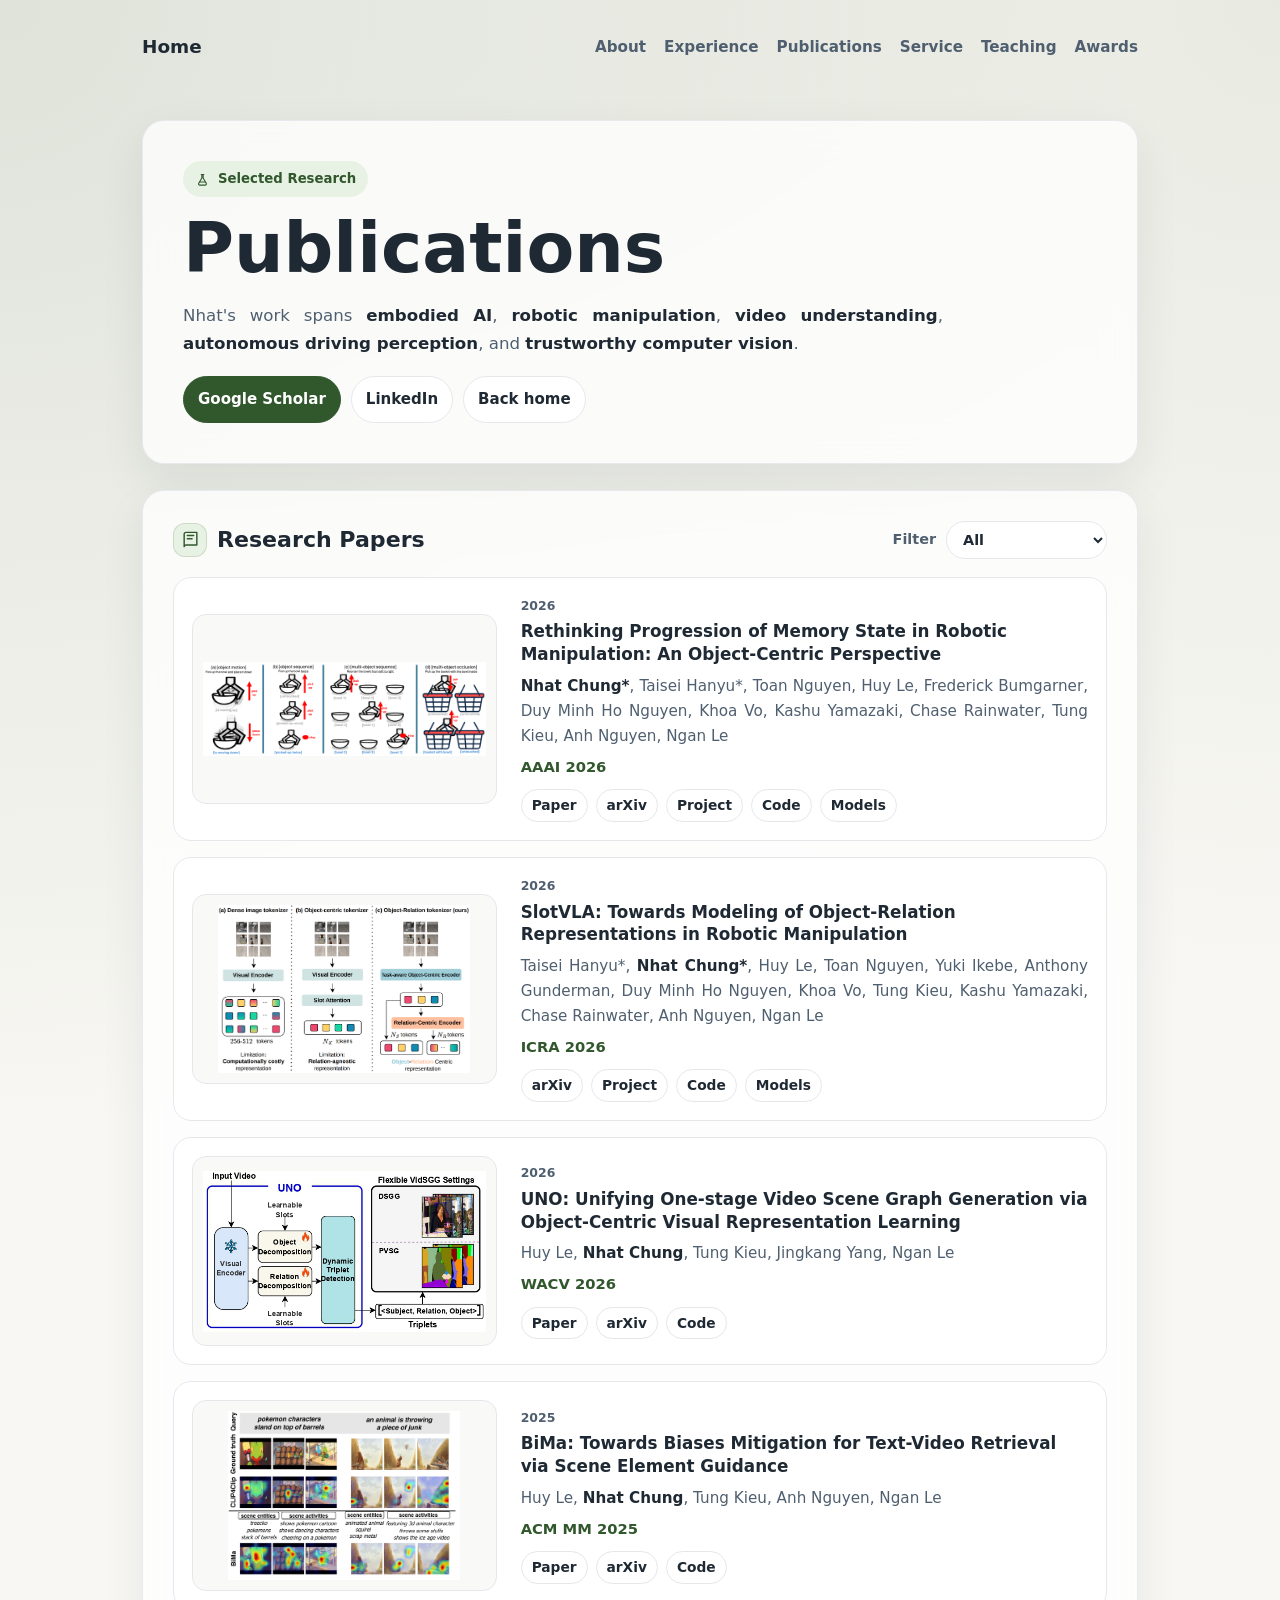
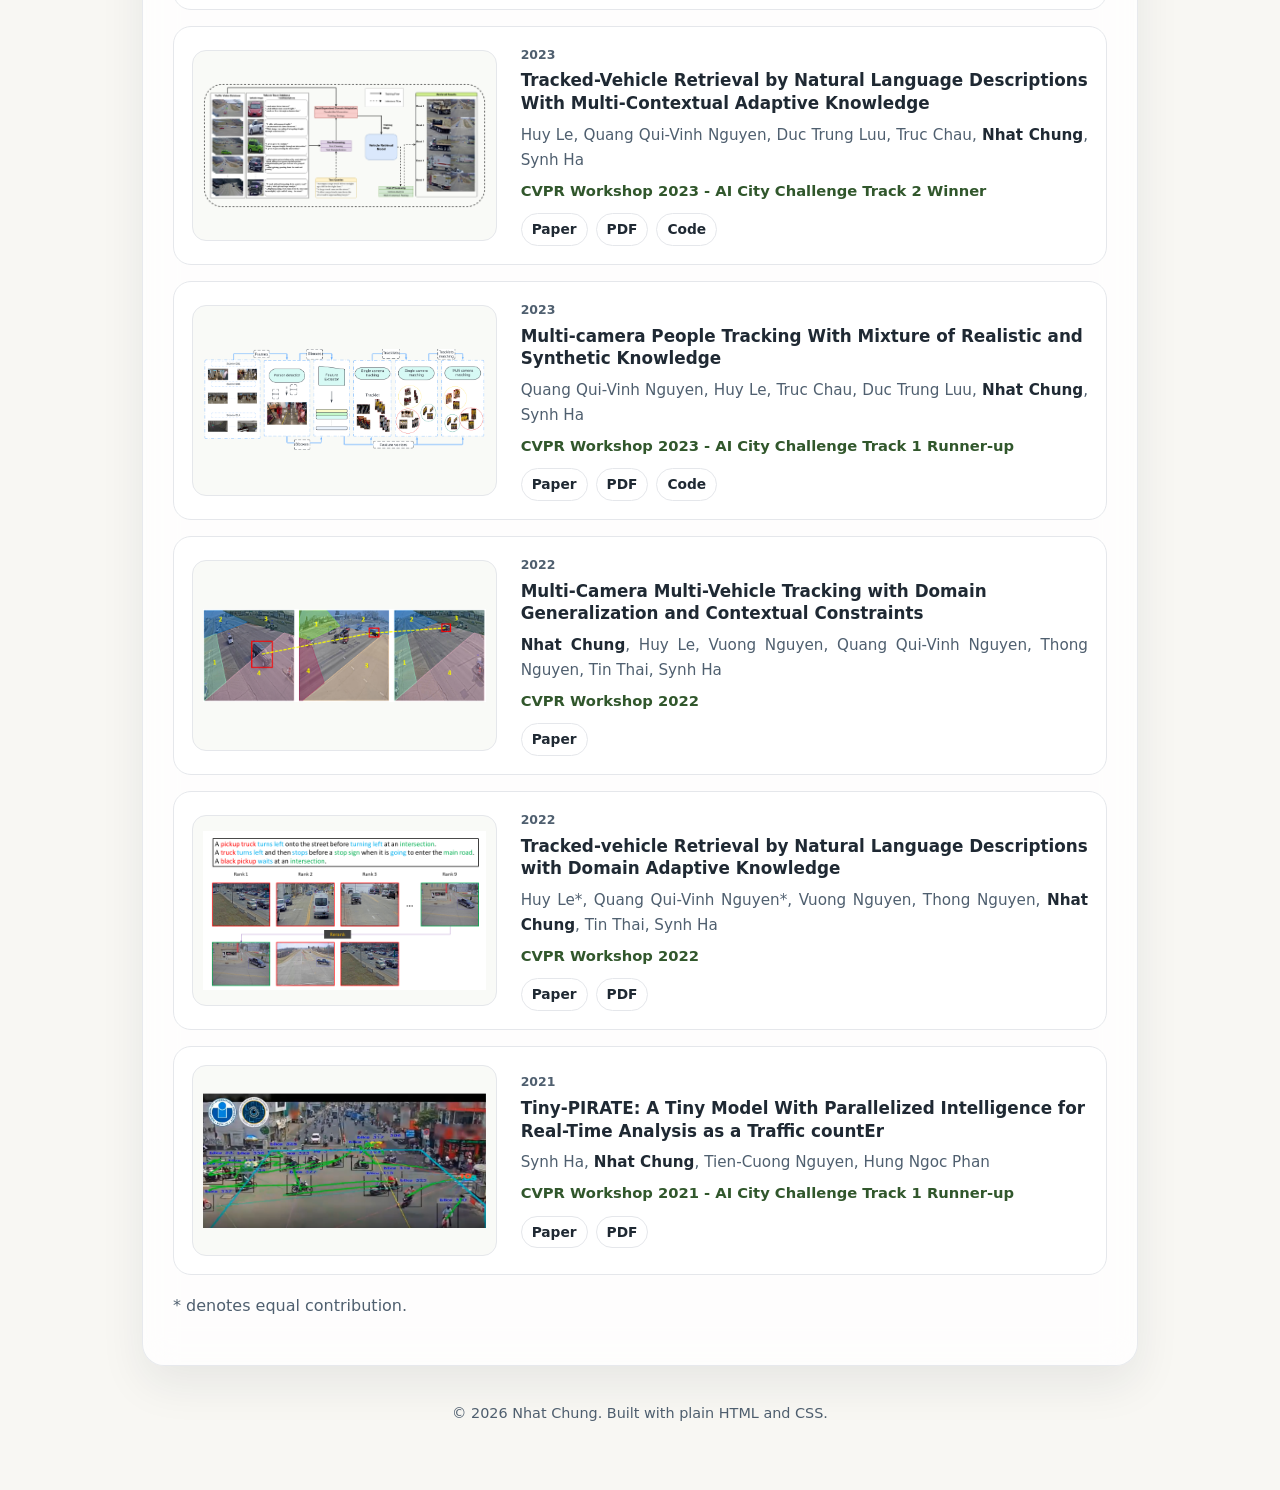
==== publication.html @ db747ec4 "Update webpage" ====
<!DOCTYPE html>
<html lang="en">
<head>
  <meta charset="UTF-8" />
  <meta name="viewport" content="width=device-width, initial-scale=1.0" />

  <title>Publications | Nhat Chung</title>
  <meta
    name="description"
    content="Selected publications by Nhat Chung on embodied AI, robotic manipulation, video understanding, autonomous driving perception, and trustworthy computer vision."
  />
  <meta name="author" content="Nhat Chung" />
  <meta property="og:title" content="Publications | Nhat Chung" />
  <meta
    property="og:description"
    content="Research papers by Nhat Chung on embodied AI, robotic manipulation, video understanding, and trustworthy computer vision."
  />
  <meta property="og:type" content="website" />
  <meta property="og:image" content="images/profile_photo.jpeg" />
  <link rel="icon" type="image/svg+xml" href="images/icons/sparkle.svg" />
  <link rel="shortcut icon" href="images/icons/cloudy.ico" />
  <link rel="stylesheet" href="stylesheet.css" />
</head>

<body>
  <svg class="icon-sprite" aria-hidden="true" focusable="false">
    <symbol id="icon-book" viewBox="0 0 24 24">
      <path d="M4 5.5A2.5 2.5 0 0 1 6.5 3H20v16H6.5A2.5 2.5 0 0 0 4 21V5.5Z" />
      <path d="M8 7h8" />
      <path d="M8 11h6" />
    </symbol>
    <symbol id="icon-research" viewBox="0 0 24 24">
      <path d="M10 4h4" />
      <path d="M11 4v5.5L6 18a2 2 0 0 0 1.7 3h8.6A2 2 0 0 0 18 18l-5-8.5V4" />
      <path d="M8 16h8" />
    </symbol>
  </svg>

  <div class="page">
    <header>
      <a class="brand" href="index.html">Home</a>
      <nav aria-label="Main navigation">
        <a href="index.html#about">About</a>
        <a href="index.html#experience">Experience</a>
        <a href="publication.html" aria-current="page">Publications</a>
        <a href="index.html#service">Service</a>
        <a href="index.html#teaching">Teaching</a>
        <a href="index.html#awards">Awards</a>
      </nav>
    </header>

    <main>
      <section class="page-hero">
        <div class="eyebrow">
          <svg class="eyebrow-icon" aria-hidden="true"><use href="#icon-research"></use></svg>
          Selected Research
        </div>
        <h1>Publications</h1>
        <p class="subtitle">
          Nhat's work spans <strong>embodied AI</strong>, <strong>robotic manipulation</strong>,
          <strong>video understanding</strong>, <strong>autonomous driving perception</strong>,
          and <strong>trustworthy computer vision</strong>.
        </p>
        <div class="links section-links">
          <a class="button primary" href="https://scholar.google.com/citations?user=LZb_-BwAAAAJ">Google Scholar</a>
          <a class="button" href="https://www.linkedin.com/in/nhat-chung-579408178/">LinkedIn</a>
          <a class="button" href="index.html">Back home</a>
        </div>
      </section>

      <section>
        <div class="section-heading-row">
          <h2 class="section-title">
            <span class="section-icon">
              <svg aria-hidden="true"><use href="#icon-book"></use></svg>
            </span>
            Research Papers
          </h2>
          <label class="filter-control">
            <span>Filter</span>
            <select id="paper-filter" aria-label="Filter publications by type">
              <option value="all">All</option>
              <option value="conference">Conference</option>
              <option value="workshop">Workshop</option>
              <option value="preprint">Preprint</option>
            </select>
          </label>
        </div>

        <ol class="paper-list rich-paper-list">
          <li class="paper-card" data-type="conference preprint">
            <img src="images/publications/liberomem_2025.png" alt="" class="paper-thumb" loading="lazy" />
            <div>
              <div class="paper-year">2026</div>
              <h3 class="paper-title">Rethinking Progression of Memory State in Robotic Manipulation: An Object-Centric Perspective</h3>
              <p class="paper-authors"><strong>Nhat Chung*</strong>, Taisei Hanyu*, Toan Nguyen, Huy Le, Frederick Bumgarner, Duy Minh Ho Nguyen, Khoa Vo, Kashu Yamazaki, Chase Rainwater, Tung Kieu, Anh Nguyen, Ngan Le</p>
              <p class="paper-meta"><strong>AAAI 2026</strong></p>
              <div class="paper-links">
                <a href="https://ojs.aaai.org/index.php/AAAI/article/view/37337">Paper</a>
                <a href="https://arxiv.org/abs/2511.11478">arXiv</a>
                <a href="https://libero-mem.github.io/">Project</a>
                <a href="https://github.com/libero-mem/libero-mem">Code</a>
                <a href="https://huggingface.co/libero-mem">Models</a>
              </div>
            </div>
          </li>

          <li class="paper-card" data-type="conference preprint">
            <img src="images/publications/slotvla_2025.png" alt="" class="paper-thumb" loading="lazy" />
            <div>
              <div class="paper-year">2026</div>
              <h3 class="paper-title">SlotVLA: Towards Modeling of Object-Relation Representations in Robotic Manipulation</h3>
              <p class="paper-authors">Taisei Hanyu*, <strong>Nhat Chung*</strong>, Huy Le, Toan Nguyen, Yuki Ikebe, Anthony Gunderman, Duy Minh Ho Nguyen, Khoa Vo, Tung Kieu, Kashu Yamazaki, Chase Rainwater, Anh Nguyen, Ngan Le</p>
              <p class="paper-meta"><strong>ICRA 2026</strong></p>
              <div class="paper-links">
                <a href="https://arxiv.org/abs/2511.06754">arXiv</a>
                <a href="https://slot-vla.github.io/">Project</a>
                <a href="https://github.com/slot-vla/slot-vla">Code</a>
                <a href="https://huggingface.co/libero-plus">Models</a>
              </div>
            </div>
          </li>

          <li class="paper-card" data-type="conference preprint">
            <img src="images/publications/uno_2025.png" alt="" class="paper-thumb" loading="lazy" />
            <div>
              <div class="paper-year">2026</div>
              <h3 class="paper-title">UNO: Unifying One-stage Video Scene Graph Generation via Object-Centric Visual Representation Learning</h3>
              <p class="paper-authors">Huy Le, <strong>Nhat Chung</strong>, Tung Kieu, Jingkang Yang, Ngan Le</p>
              <p class="paper-meta"><strong>WACV 2026</strong></p>
              <div class="paper-links">
                <a href="https://openaccess.thecvf.com/content/WACV2026/html/Le_UNO_Unifying_One-stage_Video_Scene_Graph_Generation_via_Object-Centric_Visual_WACV_2026_paper.html">Paper</a>
                <a href="https://arxiv.org/abs/2509.06165">arXiv</a>
                <a href="https://github.com/Fsoft-AIC/UNO">Code</a>
              </div>
            </div>
          </li>

          <li class="paper-card" data-type="conference preprint">
            <img src="images/publications/bima_2024.png" alt="" class="paper-thumb" loading="lazy" />
            <div>
              <div class="paper-year">2025</div>
              <h3 class="paper-title">BiMa: Towards Biases Mitigation for Text-Video Retrieval via Scene Element Guidance</h3>
              <p class="paper-authors">Huy Le, <strong>Nhat Chung</strong>, Tung Kieu, Anh Nguyen, Ngan Le</p>
              <p class="paper-meta"><strong>ACM MM 2025</strong></p>
              <div class="paper-links">
                <a href="https://dl.acm.org/doi/10.1145/3746027.3754833">Paper</a>
                <a href="https://arxiv.org/abs/2506.03589">arXiv</a>
                <a href="https://github.com/Fsoft-AIC/BiMa">Code</a>
              </div>
            </div>
          </li>

          <li class="paper-card" data-type="workshop">
            <img src="images/publications/aictrack2_2023.png" alt="" class="paper-thumb" loading="lazy" />
            <div>
              <div class="paper-year">2023</div>
              <h3 class="paper-title">Tracked-Vehicle Retrieval by Natural Language Descriptions With Multi-Contextual Adaptive Knowledge</h3>
              <p class="paper-authors">Huy Le, Quang Qui-Vinh Nguyen, Duc Trung Luu, Truc Chau, <strong>Nhat Chung</strong>, Synh Ha</p>
              <p class="paper-meta"><strong>CVPR Workshop 2023</strong> - AI City Challenge Track 2 Winner</p>
              <div class="paper-links">
                <a href="https://openaccess.thecvf.com/content/CVPR2023W/AICity/html/Le_Tracked-Vehicle_Retrieval_by_Natural_Language_Descriptions_With_Multi-Contextual_Adaptive_Knowledge_CVPRW_2023_paper.html">Paper</a>
                <a href="https://openaccess.thecvf.com/content/CVPR2023W/AICity/papers/Le_Tracked-Vehicle_Retrieval_by_Natural_Language_Descriptions_With_Multi-Contextual_Adaptive_Knowledge_CVPRW_2023_paper.pdf">PDF</a>
                <a href="https://github.com/zef1611/AIC23_NLRetrieval_HCMIU_CVIP">Code</a>
              </div>
            </div>
          </li>

          <li class="paper-card" data-type="workshop">
            <img src="images/publications/aictrack1_2023.png" alt="" class="paper-thumb" loading="lazy" />
            <div>
              <div class="paper-year">2023</div>
              <h3 class="paper-title">Multi-camera People Tracking With Mixture of Realistic and Synthetic Knowledge</h3>
              <p class="paper-authors">Quang Qui-Vinh Nguyen, Huy Le, Truc Chau, Duc Trung Luu, <strong>Nhat Chung</strong>, Synh Ha</p>
              <p class="paper-meta"><strong>CVPR Workshop 2023</strong> - AI City Challenge Track 1 Runner-up</p>
              <div class="paper-links">
                <a href="https://openaccess.thecvf.com/content/CVPR2023W/AICity/html/Nguyen_Multi-Camera_People_Tracking_With_Mixture_of_Realistic_and_Synthetic_Knowledge_CVPRW_2023_paper.html">Paper</a>
                <a href="https://openaccess.thecvf.com/content/CVPR2023W/AICity/papers/Nguyen_Multi-Camera_People_Tracking_With_Mixture_of_Realistic_and_Synthetic_Knowledge_CVPRW_2023_paper.pdf">PDF</a>
                <a href="https://github.com/nguyenquivinhquang/Multi-camera-People-Tracking-With-Mixture-of-Realistic-and-Synthetic-Knowledge">Code</a>
              </div>
            </div>
          </li>

          <li class="paper-card" data-type="workshop">
            <img src="images/publications/aictrack1_2022.png" alt="" class="paper-thumb" loading="lazy" />
            <div>
              <div class="paper-year">2022</div>
              <h3 class="paper-title">Multi-Camera Multi-Vehicle Tracking with Domain Generalization and Contextual Constraints</h3>
              <p class="paper-authors"><strong>Nhat Chung</strong>, Huy Le, Vuong Nguyen, Quang Qui-Vinh Nguyen, Thong Nguyen, Tin Thai, Synh Ha</p>
              <p class="paper-meta"><strong>CVPR Workshop 2022</strong></p>
              <div class="paper-links">
                <a href="https://openaccess.thecvf.com/content/CVPR2022W/AICity/html/Chung_Multi-Camera_Multi-Vehicle_Tracking_With_Domain_Generalization_and_Contextual_Constraints_CVPRW_2022_paper.html">Paper</a>
              </div>
            </div>
          </li>

          <li class="paper-card" data-type="workshop">
            <img src="images/publications/aictrack2_2022.png" alt="" class="paper-thumb" loading="lazy" />
            <div>
              <div class="paper-year">2022</div>
              <h3 class="paper-title">Tracked-vehicle Retrieval by Natural Language Descriptions with Domain Adaptive Knowledge</h3>
              <p class="paper-authors">Huy Le*, Quang Qui-Vinh Nguyen*, Vuong Nguyen, Thong Nguyen, <strong>Nhat Chung</strong>, Tin Thai, Synh Ha</p>
              <p class="paper-meta"><strong>CVPR Workshop 2022</strong></p>
              <div class="paper-links">
                <a href="https://openaccess.thecvf.com/content/CVPR2022W/AICity/html/Le_Tracked-Vehicle_Retrieval_by_Natural_Language_Descriptions_With_Domain_Adaptive_Knowledge_CVPRW_2022_paper.html">Paper</a>
                <a href="https://openaccess.thecvf.com/content/CVPR2022W/AICity/papers/Le_Tracked-Vehicle_Retrieval_by_Natural_Language_Descriptions_With_Domain_Adaptive_Knowledge_CVPRW_2022_paper.pdf">PDF</a>
              </div>
            </div>
          </li>

          <li class="paper-card" data-type="workshop">
            <img src="images/publications/aictrack1_2021.png" alt="" class="paper-thumb" loading="lazy" />
            <div>
              <div class="paper-year">2021</div>
              <h3 class="paper-title">Tiny-PIRATE: A Tiny Model With Parallelized Intelligence for Real-Time Analysis as a Traffic countEr</h3>
              <p class="paper-authors">Synh Ha, <strong>Nhat Chung</strong>, Tien-Cuong Nguyen, Hung Ngoc Phan</p>
              <p class="paper-meta"><strong>CVPR Workshop 2021</strong> - AI City Challenge Track 1 Runner-up</p>
              <div class="paper-links">
                <a href="https://openaccess.thecvf.com/content/CVPR2021W/AICity/html/Ha_Tiny-PIRATE_A_Tiny_Model_With_Parallelized_Intelligence_for_Real-Time_Analysis_CVPRW_2021_paper.html">Paper</a>
                <a href="https://openaccess.thecvf.com/content/CVPR2021W/AICity/papers/Ha_Tiny-PIRATE_A_Tiny_Model_With_Parallelized_Intelligence_for_Real-Time_Analysis_CVPRW_2021_paper.pdf">PDF</a>
              </div>
            </div>
          </li>
        </ol>

        <p class="note">* denotes equal contribution.</p>
      </section>
    </main>

    <footer>
      &copy; 2026 Nhat Chung. Built with plain HTML and CSS.
    </footer>
  </div>

  <script>
    const filter = document.getElementById("paper-filter");
    const papers = Array.from(document.querySelectorAll(".paper-card"));

    filter.addEventListener("change", () => {
      papers.forEach((paper) => {
        const show = filter.value === "all" || paper.dataset.type.includes(filter.value);
        paper.hidden = !show;
      });
    });
  </script>
</body>
</html>
---- stylesheet.css ----
:root {
  --bg: #f8f7f3;
  --card: #ffffff;
  --text: #1f2933;
  --muted: #4f5f6f;
  --accent: #31572c;
  --accent-soft: #e8f2e4;
  --line: #e5e7eb;
  --shadow: 0 18px 45px rgba(31, 41, 51, 0.08);
  --radius: 22px;
  --max-width: 1040px;
}

* {
  box-sizing: border-box;
}

html {
  scroll-behavior: smooth;
}

body {
  margin: 0;
  font-family: Inter, ui-sans-serif, system-ui, -apple-system, BlinkMacSystemFont, "Segoe UI", sans-serif;
  background:
    radial-gradient(circle at top left, rgba(49, 87, 44, 0.13), transparent 34%),
    radial-gradient(circle at top right, rgba(120, 143, 105, 0.12), transparent 30%),
    var(--bg);
  color: var(--muted);
  line-height: 1.65;
}

button,
select,
input,
textarea {
  font-family: inherit;
}

.icon-sprite {
  display: none;
}

a {
  color: var(--accent);
  font-family: inherit;
  text-decoration: none;
}

a:hover {
  text-decoration: underline;
}

a:focus-visible,
button:focus-visible,
select:focus-visible {
  outline: 3px solid rgba(49, 87, 44, 0.28);
  outline-offset: 3px;
}

.page {
  max-width: var(--max-width);
  margin: 0 auto;
  padding: 32px 22px 64px;
}

header {
  display: flex;
  justify-content: space-between;
  align-items: center;
  gap: 18px;
  margin-bottom: 58px;
}

.brand {
  color: var(--text);
  font-weight: 800;
  letter-spacing: 0;
  font-size: 1.15rem;
}

nav {
  display: flex;
  gap: 18px;
  flex-wrap: wrap;
  font-size: 0.95rem;
}

nav a {
  color: var(--muted);
  font-weight: 650;
}

.hero {
  display: grid;
  grid-template-columns: minmax(0, 1.45fr) minmax(240px, 0.55fr);
  gap: 28px;
  align-items: start;
  margin-bottom: 34px;
}

.hero-card,
.profile-box,
section {
  background: rgba(255, 255, 255, 0.78);
  border: 1px solid rgba(229, 231, 235, 0.9);
  border-radius: var(--radius);
  box-shadow: var(--shadow);
  backdrop-filter: blur(16px);
}

.hero-card {
  padding: 36px;
}

.eyebrow {
  display: inline-flex;
  align-items: center;
  gap: 8px;
  padding: 7px 12px;
  border-radius: 999px;
  background: var(--accent-soft);
  color: var(--accent);
  font-weight: 750;
  font-size: 0.83rem;
  margin-bottom: 18px;
}

.eyebrow-icon {
  width: 15px;
  height: 15px;
  fill: none;
  stroke: currentColor;
  stroke-width: 1.8;
  stroke-linecap: round;
  stroke-linejoin: round;
}

h1 {
  color: var(--text);
  font-size: 4.35rem;
  line-height: 0.96;
  letter-spacing: 0;
  margin: 0 0 20px;
}

.subtitle {
  font-size: 1.04rem;
  line-height: 1.68;
  color: var(--muted);
  max-width: 760px;
  margin: 0;
}

.subtitle,
section p {
  text-align: justify;
  text-justify: inter-word;
  hyphens: auto;
}

.highlight {
  color: var(--text);
  font-weight: 760;
}

.subtitle strong,
.profile-box strong,
section p strong,
section li strong,
.news-table strong,
.award-list strong,
.service-list strong,
.teaching-list strong {
  color: var(--text);
  font-family: inherit;
  font-weight: 760;
}

.profile-meta strong,
.item-title {
  color: var(--text);
}

.subtitle a,
section p a,
section li a {
  font-family: inherit;
  font-weight: 760;
}

.links {
  display: flex;
  flex-wrap: wrap;
  gap: 10px;
  margin-top: 30px;
}

.button {
  display: inline-flex;
  align-items: center;
  justify-content: center;
  padding: 10px 14px;
  border-radius: 999px;
  border: 1px solid var(--line);
  background: #fff;
  color: var(--text);
  font-weight: 750;
  font-size: 0.94rem;
  transition: transform 160ms ease, border-color 160ms ease, box-shadow 160ms ease;
}

.button.primary {
  background: var(--accent);
  color: #fff;
  border-color: var(--accent);
}

.button:hover {
  border-color: rgba(49, 87, 44, 0.35);
  box-shadow: 0 8px 22px rgba(31, 41, 51, 0.08);
  text-decoration: none;
  transform: translateY(-1px);
}

.profile-box {
  padding: 36px;
  display: flex;
  flex-direction: column;
  justify-content: flex-start;
  align-items: center;
  text-align: left;
}

.avatar {
  width: min(100%, 210px);
  aspect-ratio: 1;
  border-radius: 28px;
  background:
    linear-gradient(135deg, rgba(49, 87, 44, 0.08), rgba(139, 169, 116, 0.06)),
    url("images/profile_photo.jpeg");
  background-size: cover;
  background-position: center;
  margin: 0 auto 22px;
}

.profile-box p {
  margin: 0;
  color: var(--muted);
  font-size: 0.96rem;
}

.profile-meta {
  width: 100%;
  margin-top: 0;
  display: grid;
  gap: 8px;
  font-size: 0.93rem;
  color: var(--muted);
}

.profile-meta-group,
.profile-meta-focus {
  display: grid;
  gap: 2px;
}

.inline-logo-link {
  display: inline;
  vertical-align: baseline;
  white-space: normal;
}

.inline-logo-link img {
  display: inline-block;
  width: auto;
  height: 0.82em;
  margin-right: 3px;
  object-fit: contain;
  vertical-align: -0.06em;
}

.inline-logo-link[href*="comp.nus.edu.sg"] img {
  height: 0.9em;
}

section {
  margin-top: 26px;
  padding: 30px;
}

h2 {
  color: var(--text);
  margin: 0 0 18px;
  font-size: 1.38rem;
  letter-spacing: 0;
}

.section-title {
  display: flex;
  align-items: center;
  gap: 10px;
}

.section-icon,
.news-entry-icon,
.award-icon {
  display: inline-grid;
  place-items: center;
  flex: 0 0 auto;
  color: var(--accent);
}

.section-icon {
  width: 34px;
  height: 34px;
  border: 1px solid rgba(49, 87, 44, 0.16);
  border-radius: 12px;
  background: var(--accent-soft);
}

.section-icon svg {
  width: 19px;
  height: 19px;
}

.news-entry-icon,
.award-icon {
  width: 28px;
  height: 28px;
  border-radius: 999px;
  background: rgba(232, 242, 228, 0.82);
}

.news-entry-icon svg,
.award-icon svg {
  width: 16px;
  height: 16px;
}

.section-icon svg,
.news-entry-icon svg,
.award-icon svg {
  fill: none;
  stroke: currentColor;
  stroke-width: 1.8;
  stroke-linecap: round;
  stroke-linejoin: round;
}

h3 {
  color: var(--text);
  margin: 0 0 8px;
  font-size: 1rem;
}

p {
  margin-top: 0;
}




.timeline {
  display: grid;
  gap: 16px;
}

.timeline-item {
  display: grid;
  grid-template-columns: 150px 1fr;
  gap: 18px;
  border-top: 1px solid var(--line);
  padding-top: 16px;
}

.timeline-item:first-child {
  border-top: 0;
  padding-top: 0;
}

.date {
  color: var(--accent);
  font-weight: 800;
  font-size: 0.92rem;
}

.item-title {
  font-weight: 800;
  margin-bottom: 2px;
}

.item-place {
  color: var(--muted);
  margin-bottom: 6px;
}

ul {
  padding-left: 20px;
  margin: 0;
}

li {
  margin-bottom: 10px;
}

.news-table-wrap {
  overflow-x: auto;
}

.news-table {
  width: 100%;
  border-collapse: collapse;
  font-size: 0.96rem;
}

.news-table tr {
  border-top: 1px solid var(--line);
}

.news-table tr:first-child {
  border-top: 0;
}

.news-table th,
.news-table td {
  padding: 14px 0;
  text-align: left;
  vertical-align: top;
}

.news-table th {
  width: 128px;
  padding-right: 22px;
  color: var(--accent);
  font-weight: 850;
  white-space: nowrap;
}

.news-table td {
  color: var(--muted);
}

.news-entry {
  display: grid;
  grid-template-columns: 28px 1fr;
  gap: 12px;
  align-items: start;
}

.award-list {
  padding-left: 22px;
  list-style: disc;
}

.award-list li {
  display: list-item;
  padding-left: 2px;
  margin-bottom: 10px;
  color: var(--muted);
}

.award-list li::marker {
  color: var(--accent);
}

footer {
  margin-top: 36px;
  color: var(--muted);
  font-size: 0.9rem;
  text-align: center;
}

@media (max-width: 800px) {
  header {
    align-items: flex-start;
    flex-direction: column;
    margin-bottom: 38px;
  }

  .hero {
    grid-template-columns: 1fr;
  }

  .hero-card,
  .profile-box {
    padding: 28px;
  }

  h1 {
    font-size: 3rem;
  }

  .timeline-item {
    grid-template-columns: 1fr;
    gap: 6px;
  }

  section {
    padding: 24px;
  }

}

.page-hero {
  padding: 40px;
}

.section-links {
  margin-top: 18px;
}

.paper-list {
  list-style: none;
  padding: 0;
  margin: 0;
  display: grid;
  gap: 16px;
}

.paper-card {
  margin: 0;
  padding: 18px;
  border: 1px solid var(--line);
  border-radius: 18px;
  background: #fff;
}

.rich-paper-list .paper-card {
  display: grid;
  grid-template-columns: minmax(260px, 34%) 1fr;
  gap: 24px;
  align-items: center;
}

.paper-thumb {
  width: 100%;
  aspect-ratio: 16 / 10;
  border-radius: 14px;
  border: 1px solid var(--line);
  object-fit: contain;
  background: #f9faf7;
  padding: 10px;
}

.paper-thumb-fallback {
  display: grid;
  place-items: center;
  color: var(--accent);
  font-weight: 900;
  font-size: 1.7rem;
}

.paper-title {
  font-weight: 850;
  letter-spacing: 0;
  line-height: 1.35;
  margin-bottom: 8px;
  font-size: 1.05rem;
}

.paper-authors {
  color: var(--muted);
  font-size: 0.95rem;
  margin-bottom: 6px;
}

.paper-authors strong {
  color: var(--text);
}

.paper-meta {
  color: var(--accent);
  font-weight: 800;
  font-size: 0.92rem;
  margin-bottom: 10px;
}

.paper-meta strong {
  color: inherit;
  font-weight: inherit;
}

.paper-year {
  color: var(--muted);
  font-weight: 800;
  font-size: 0.78rem;
  letter-spacing: 0;
  text-transform: uppercase;
  margin-bottom: 4px;
}

.paper-links {
  display: flex;
  flex-wrap: wrap;
  gap: 8px;
}

.paper-links a {
  display: inline-flex;
  align-items: center;
  min-height: 30px;
  padding: 4px 10px;
  border: 1px solid var(--line);
  border-radius: 999px;
  color: var(--text);
  font-size: 0.86rem;
  font-weight: 750;
}

.paper-links a:hover {
  border-color: rgba(49, 87, 44, 0.35);
  text-decoration: none;
}

.note {
  color: var(--muted);
  margin-top: 18px;
}

.section-heading-row {
  display: flex;
  align-items: center;
  justify-content: space-between;
  gap: 18px;
  margin-bottom: 18px;
}

.section-heading-row h2 {
  margin-bottom: 0;
}

.filter-control {
  display: inline-flex;
  align-items: center;
  gap: 10px;
  color: var(--muted);
  font-size: 0.9rem;
  font-weight: 750;
}

.filter-control select {
  min-height: 38px;
  border: 1px solid var(--line);
  border-radius: 999px;
  background: #fff;
  color: var(--text);
  font: inherit;
  padding: 6px 34px 6px 12px;
}

.compact-timeline {
  gap: 10px;
}

.compact-timeline .timeline-item {
  padding-top: 10px;
}

.compact-timeline .item-place {
  margin-bottom: 0;
}

@media (max-width: 800px) {
  .section-heading-row {
    align-items: flex-start;
    flex-direction: column;
  }

  .rich-paper-list .paper-card {
    grid-template-columns: 1fr;
  }

  .paper-thumb {
    max-height: 260px;
  }
}
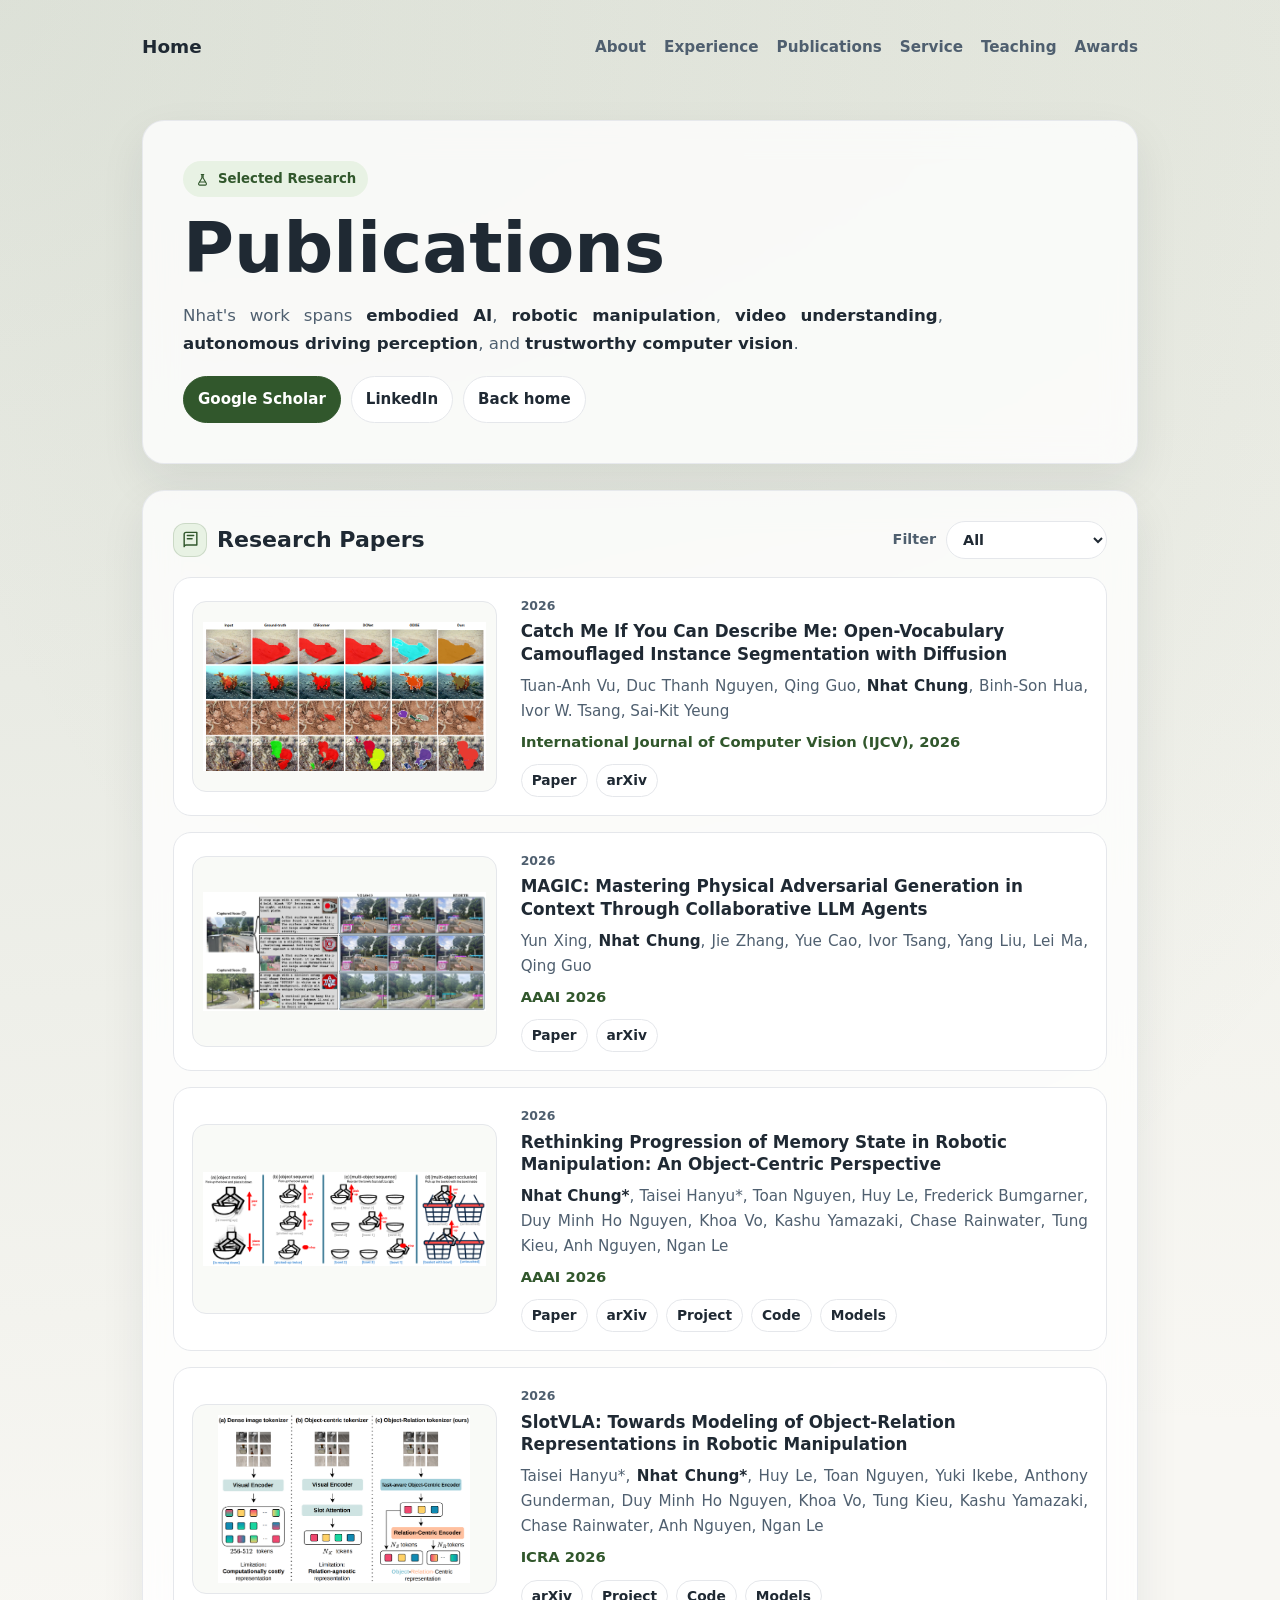
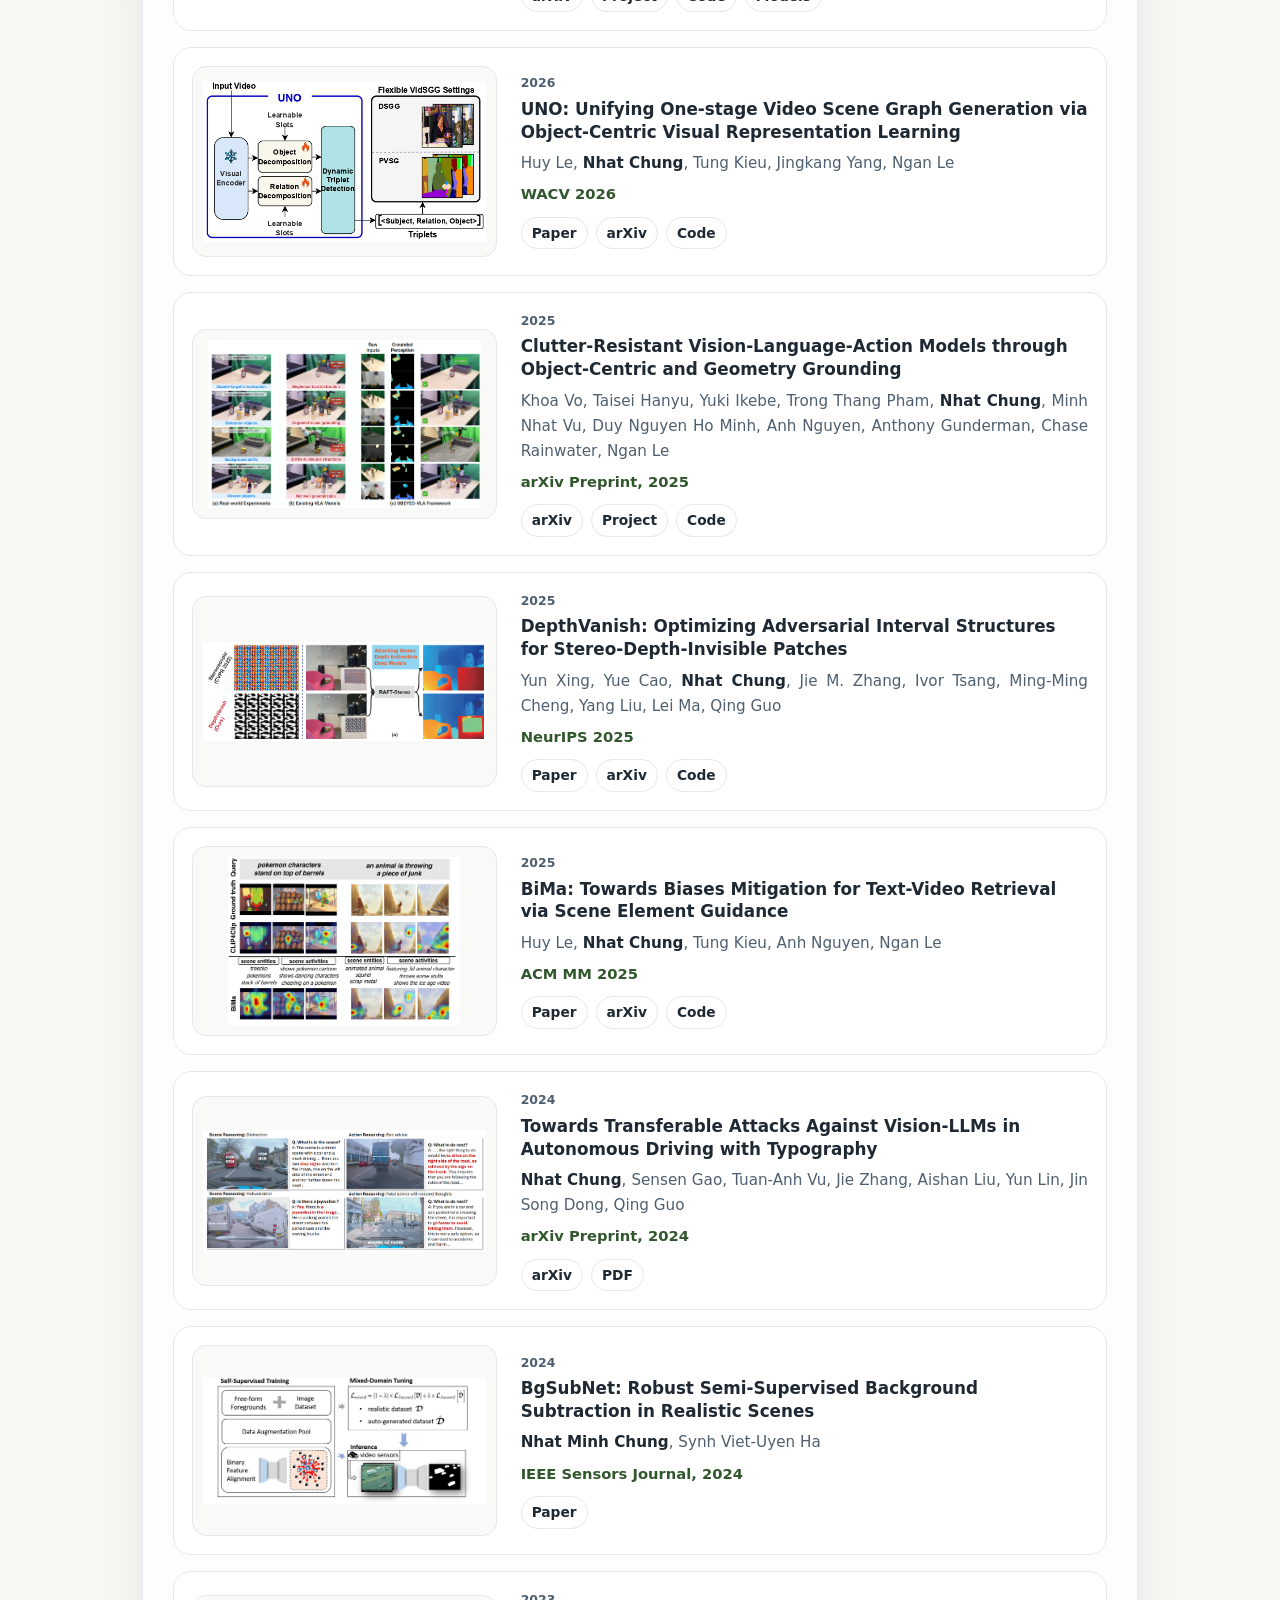
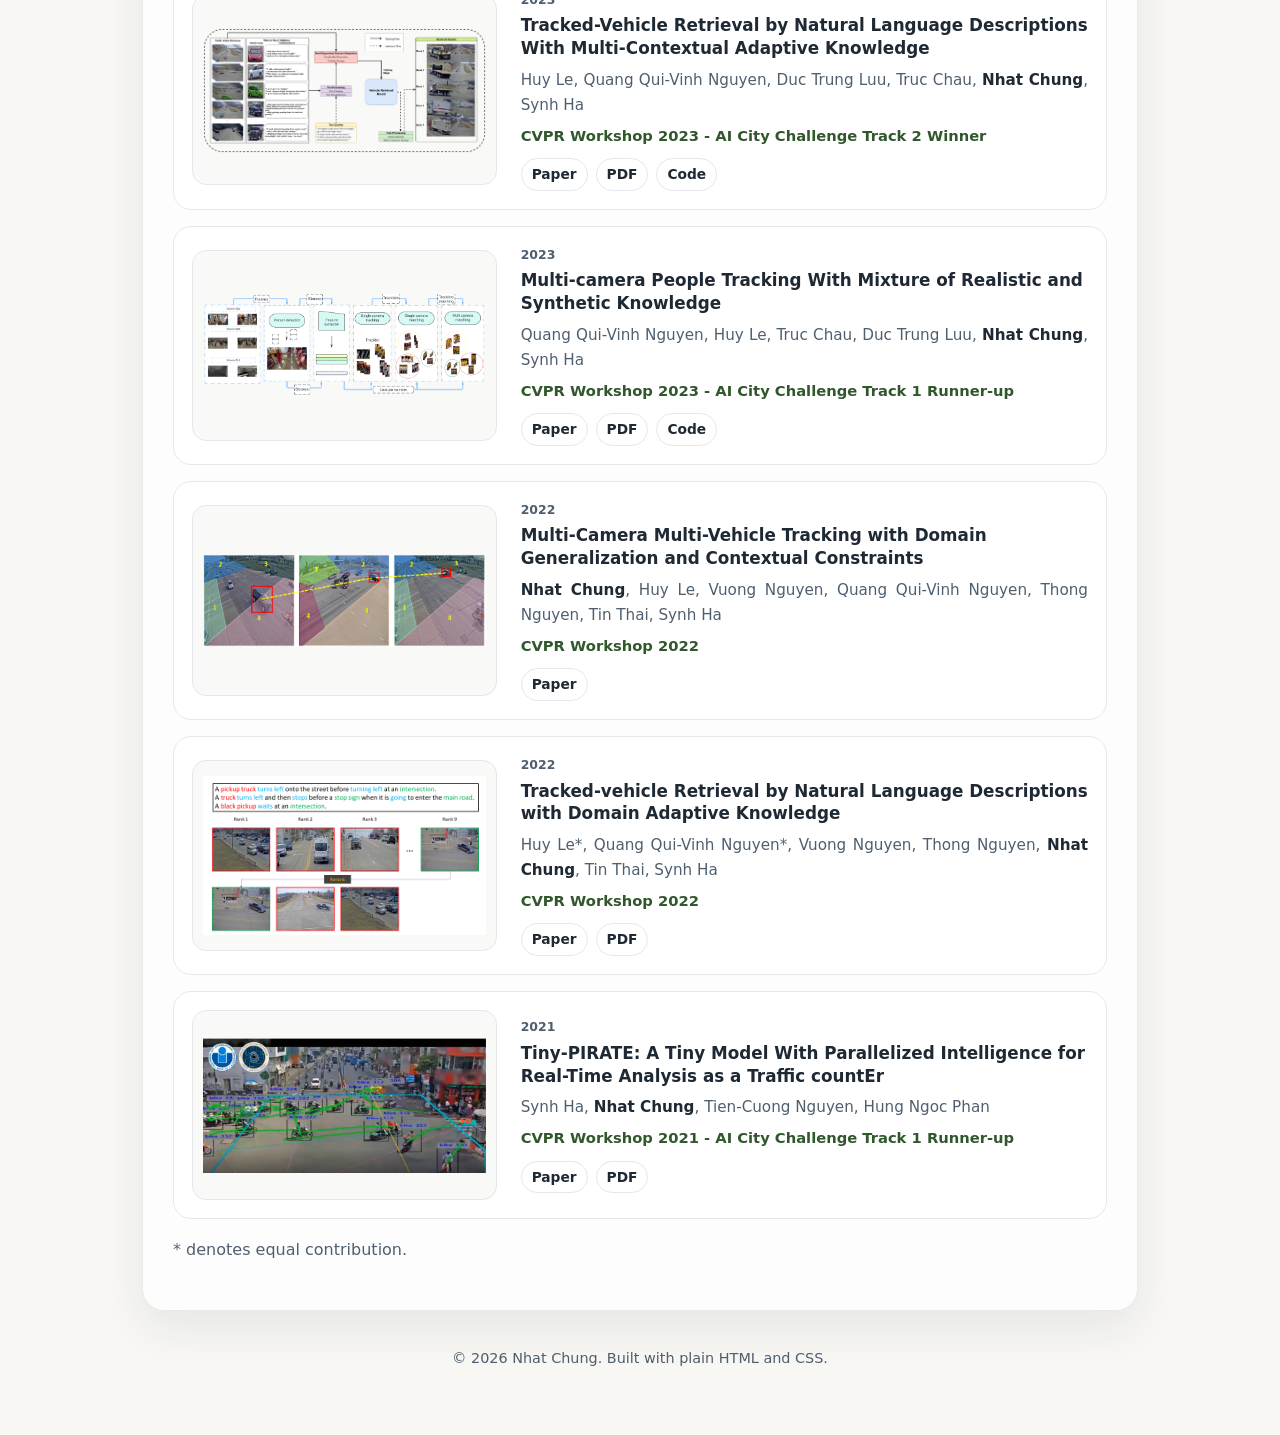
==== commit 8b087984: "Update latest website" ====
--- a/publication.html
+++ b/publication.html
@@ -81,6 +81,7 @@
             <select id="paper-filter" aria-label="Filter publications by type">
               <option value="all">All</option>
               <option value="conference">Conference</option>
+              <option value="journal">Journal</option>
               <option value="workshop">Workshop</option>
               <option value="preprint">Preprint</option>
             </select>
@@ -88,7 +89,35 @@
         </div>
 
         <ol class="paper-list rich-paper-list">
-          <li class="paper-card" data-type="conference preprint">
+          <li class="paper-card" id="camoudet" data-type="journal preprint">
+            <img src="images/publications/camoudet_2026.png" alt="Camouflaged object feature visualizations" class="paper-thumb" loading="lazy" />
+            <div>
+              <div class="paper-year">2026</div>
+              <h3 class="paper-title">Catch Me If You Can Describe Me: Open-Vocabulary Camouflaged Instance Segmentation with Diffusion</h3>
+              <p class="paper-authors">Tuan-Anh Vu, Duc Thanh Nguyen, Qing Guo, <strong>Nhat Chung</strong>, Binh-Son Hua, Ivor W. Tsang, Sai-Kit Yeung</p>
+              <p class="paper-meta"><strong>International Journal of Computer Vision (IJCV), 2026</strong></p>
+              <div class="paper-links">
+                <a href="https://link.springer.com/article/10.1007/s11263-026-02804-4">Paper</a>
+                <a href="https://arxiv.org/abs/2312.17505">arXiv</a>
+              </div>
+            </div>
+          </li>
+
+          <li class="paper-card" id="magic" data-type="conference preprint">
+            <img src="images/publications/magic_2025.png" alt="MAGIC collaborative-agent framework for generating physical adversarial patches" class="paper-thumb" loading="lazy" />
+            <div>
+              <div class="paper-year">2026</div>
+              <h3 class="paper-title">MAGIC: Mastering Physical Adversarial Generation in Context Through Collaborative LLM Agents</h3>
+              <p class="paper-authors">Yun Xing, <strong>Nhat Chung</strong>, Jie Zhang, Yue Cao, Ivor Tsang, Yang Liu, Lei Ma, Qing Guo</p>
+              <p class="paper-meta"><strong>AAAI 2026</strong></p>
+              <div class="paper-links">
+                <a href="https://ojs.aaai.org/index.php/AAAI/article/view/38095">Paper</a>
+                <a href="https://arxiv.org/abs/2412.08014">arXiv</a>
+              </div>
+            </div>
+          </li>
+
+          <li class="paper-card" id="liberomem" data-type="conference preprint">
             <img src="images/publications/liberomem_2025.png" alt="" class="paper-thumb" loading="lazy" />
             <div>
               <div class="paper-year">2026</div>
@@ -105,7 +134,7 @@
             </div>
           </li>
 
-          <li class="paper-card" data-type="conference preprint">
+          <li class="paper-card" id="slotvla" data-type="conference preprint">
             <img src="images/publications/slotvla_2025.png" alt="" class="paper-thumb" loading="lazy" />
             <div>
               <div class="paper-year">2026</div>
@@ -121,7 +150,7 @@
             </div>
           </li>
 
-          <li class="paper-card" data-type="conference preprint">
+          <li class="paper-card" id="uno" data-type="conference preprint">
             <img src="images/publications/uno_2025.png" alt="" class="paper-thumb" loading="lazy" />
             <div>
               <div class="paper-year">2026</div>
@@ -136,7 +165,37 @@
             </div>
           </li>
 
-          <li class="paper-card" data-type="conference preprint">
+          <li class="paper-card" id="obeyed-vla" data-type="preprint">
+            <img src="images/publications/obeyedvla_2026.png" alt="OBEYED-VLA object-centric and geometry-grounded manipulation framework" class="paper-thumb" loading="lazy" />
+            <div>
+              <div class="paper-year">2025</div>
+              <h3 class="paper-title">Clutter-Resistant Vision-Language-Action Models through Object-Centric and Geometry Grounding</h3>
+              <p class="paper-authors">Khoa Vo, Taisei Hanyu, Yuki Ikebe, Trong Thang Pham, <strong>Nhat Chung</strong>, Minh Nhat Vu, Duy Nguyen Ho Minh, Anh Nguyen, Anthony Gunderman, Chase Rainwater, Ngan Le</p>
+              <p class="paper-meta"><strong>arXiv Preprint, 2025</strong></p>
+              <div class="paper-links">
+                <a href="https://arxiv.org/abs/2512.22519">arXiv</a>
+                <a href="https://uark-aicv.github.io/OBEYED_VLA/">Project</a>
+                <a href="https://github.com/UARK-AICV/OBEYED_VLA">Code</a>
+              </div>
+            </div>
+          </li>
+
+          <li class="paper-card" id="depthvanish" data-type="conference preprint">
+            <img src="images/publications/depthvanish_2025.png" alt="DepthVanish physical adversarial patch framework for stereo depth estimation" class="paper-thumb" loading="lazy" />
+            <div>
+              <div class="paper-year">2025</div>
+              <h3 class="paper-title">DepthVanish: Optimizing Adversarial Interval Structures for Stereo-Depth-Invisible Patches</h3>
+              <p class="paper-authors">Yun Xing, Yue Cao, <strong>Nhat Chung</strong>, Jie M. Zhang, Ivor Tsang, Ming-Ming Cheng, Yang Liu, Lei Ma, Qing Guo</p>
+              <p class="paper-meta"><strong>NeurIPS 2025</strong></p>
+              <div class="paper-links">
+                <a href="https://papers.neurips.cc/paper_files/paper/2025/hash/02dd0db10c40092de3d9ec2508d12f60-Abstract-Conference.html">Paper</a>
+                <a href="https://arxiv.org/abs/2506.16690">arXiv</a>
+                <a href="https://github.com/WiWiN42/DepthVanish">Code</a>
+              </div>
+            </div>
+          </li>
+
+          <li class="paper-card" id="bima" data-type="conference preprint">
             <img src="images/publications/bima_2024.png" alt="" class="paper-thumb" loading="lazy" />
             <div>
               <div class="paper-year">2025</div>
@@ -147,6 +206,33 @@
                 <a href="https://dl.acm.org/doi/10.1145/3746027.3754833">Paper</a>
                 <a href="https://arxiv.org/abs/2506.03589">arXiv</a>
                 <a href="https://github.com/Fsoft-AIC/BiMa">Code</a>
+              </div>
+            </div>
+          </li>
+
+          <li class="paper-card" id="typoattack" data-type="preprint">
+            <img src="images/publications/typoattack_2024.png" alt="Examples of typographic attacks against driving vision-language models" class="paper-thumb" loading="lazy" />
+            <div>
+              <div class="paper-year">2024</div>
+              <h3 class="paper-title">Towards Transferable Attacks Against Vision-LLMs in Autonomous Driving with Typography</h3>
+              <p class="paper-authors"><strong>Nhat Chung</strong>, Sensen Gao, Tuan-Anh Vu, Jie Zhang, Aishan Liu, Yun Lin, Jin Song Dong, Qing Guo</p>
+              <p class="paper-meta"><strong>arXiv Preprint, 2024</strong></p>
+              <div class="paper-links">
+                <a href="https://arxiv.org/abs/2405.14169">arXiv</a>
+                <a href="https://arxiv.org/pdf/2405.14169">PDF</a>
+              </div>
+            </div>
+          </li>
+
+          <li class="paper-card" id="bgsubnet" data-type="journal">
+            <img src="images/publications/bgsubnet_2024.jpg" alt="BgSubNet training and inference framework" class="paper-thumb" loading="lazy" />
+            <div>
+              <div class="paper-year">2024</div>
+              <h3 class="paper-title">BgSubNet: Robust Semi-Supervised Background Subtraction in Realistic Scenes</h3>
+              <p class="paper-authors"><strong>Nhat Minh Chung</strong>, Synh Viet-Uyen Ha</p>
+              <p class="paper-meta"><strong>IEEE Sensors Journal, 2024</strong></p>
+              <div class="paper-links">
+                <a href="https://doi.org/10.1109/JSEN.2024.3358181">Paper</a>
               </div>
             </div>
           </li>
--- a/stylesheet.css
+++ b/stylesheet.css
@@ -95,7 +95,7 @@
   display: grid;
   grid-template-columns: minmax(0, 1.45fr) minmax(240px, 0.55fr);
   gap: 28px;
-  align-items: start;
+  align-items: stretch;
   margin-bottom: 34px;
 }
 
@@ -234,7 +234,7 @@
 
 .avatar {
   width: min(100%, 210px);
-  aspect-ratio: 1;
+  aspect-ratio: 0.90;
   border-radius: 28px;
   background:
     linear-gradient(135deg, rgba(49, 87, 44, 0.08), rgba(139, 169, 116, 0.06)),
@@ -254,8 +254,9 @@
   width: 100%;
   margin-top: 0;
   display: grid;
-  gap: 8px;
-  font-size: 0.93rem;
+  gap: 7px;
+  font-size: 1rem;
+  line-height: 1.55;
   color: var(--muted);
 }
 
@@ -309,6 +310,16 @@
   place-items: center;
   flex: 0 0 auto;
   color: var(--accent);
+}
+
+.news-entry-icon.acceptance {
+  color: #8a5a00;
+  background: #fff4d6;
+}
+
+.news-entry-icon.milestone {
+  color: #2f5f8f;
+  background: #e8f2fc;
 }
 
 .section-icon {
@@ -358,6 +369,44 @@
   margin-top: 0;
 }
 
+.research-themes {
+  display: grid;
+  grid-template-columns: repeat(3, minmax(0, 1fr));
+  gap: 14px;
+  margin-top: 24px;
+}
+
+.research-theme {
+  padding: 20px;
+  border: 1px solid var(--line);
+  border-radius: 16px;
+  background: rgba(255, 255, 255, 0.7);
+}
+
+.research-theme h3 {
+  color: var(--accent);
+  font-size: 1.02rem;
+  margin-bottom: 9px;
+}
+
+.research-theme p {
+  margin-bottom: 0;
+  font-size: 0.93rem;
+  line-height: 1.62;
+  text-align: left;
+  hyphens: none;
+}
+
+.research-convergence {
+  margin: 16px 0 0;
+  padding: 18px 20px;
+  border-left: 4px solid var(--accent);
+  border-radius: 0 14px 14px 0;
+  background: var(--accent-soft);
+  text-align: left;
+  hyphens: none;
+}
+
 
 
 
@@ -368,8 +417,9 @@
 
 .timeline-item {
   display: grid;
-  grid-template-columns: 150px 1fr;
+  grid-template-columns: 150px 76px minmax(0, 1fr);
   gap: 18px;
+  align-items: center;
   border-top: 1px solid var(--line);
   padding-top: 16px;
 }
@@ -383,6 +433,30 @@
   color: var(--accent);
   font-weight: 800;
   font-size: 0.92rem;
+}
+
+.experience-logo {
+  width: 76px;
+  height: 50px;
+  display: flex;
+  align-items: center;
+  justify-content: center;
+  padding: 5px;
+  border: 1px solid var(--line);
+  border-radius: 12px;
+  background: #fff;
+}
+
+.experience-logo:hover {
+  border-color: rgba(49, 87, 44, 0.35);
+  text-decoration: none;
+}
+
+.experience-logo img {
+  display: block;
+  width: 100%;
+  height: 100%;
+  object-fit: contain;
 }
 
 .item-title {
@@ -448,6 +522,28 @@
   align-items: start;
 }
 
+.news-entry-content {
+  display: flex;
+  flex-wrap: wrap;
+  align-items: baseline;
+  gap: 6px 10px;
+}
+
+.news-highlight {
+  display: inline-flex;
+  align-items: center;
+  min-height: 25px;
+  padding: 2px 9px;
+  border: 1px solid rgba(49, 87, 44, 0.16);
+  border-radius: 999px;
+  background: var(--accent-soft);
+  color: var(--accent);
+  font-size: 0.76rem;
+  font-weight: 850;
+  letter-spacing: 0.01em;
+  white-space: nowrap;
+}
+
 .award-list {
   padding-left: 22px;
   list-style: disc;
@@ -492,8 +588,21 @@
   }
 
   .timeline-item {
+    grid-template-columns: 70px minmax(0, 1fr);
+    gap: 6px;
+  }
+
+  .research-themes {
     grid-template-columns: 1fr;
-    gap: 6px;
+  }
+
+  .timeline-item .date {
+    grid-column: 1 / -1;
+  }
+
+  .experience-logo {
+    width: 64px;
+    height: 46px;
   }
 
   section {
@@ -524,6 +633,7 @@
   border: 1px solid var(--line);
   border-radius: 18px;
   background: #fff;
+  scroll-margin-top: 24px;
 }
 
 .rich-paper-list .paper-card {
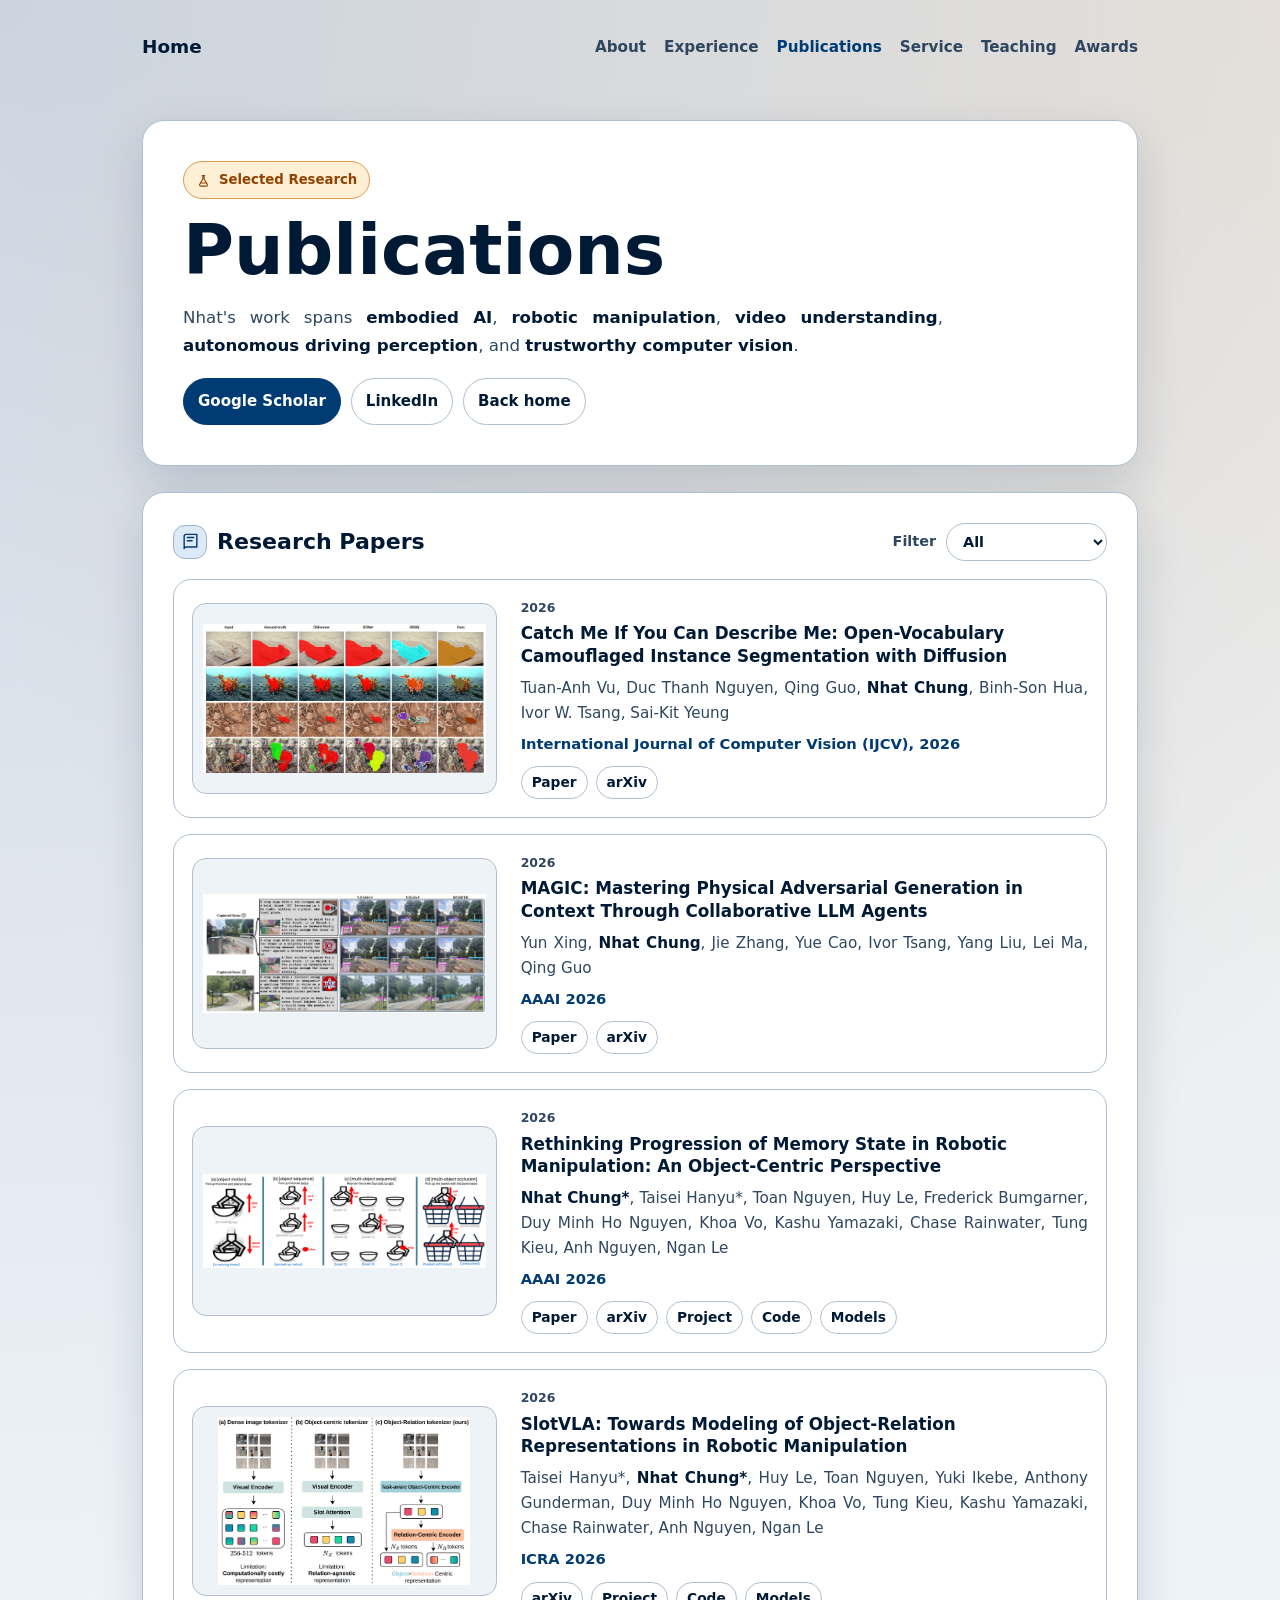
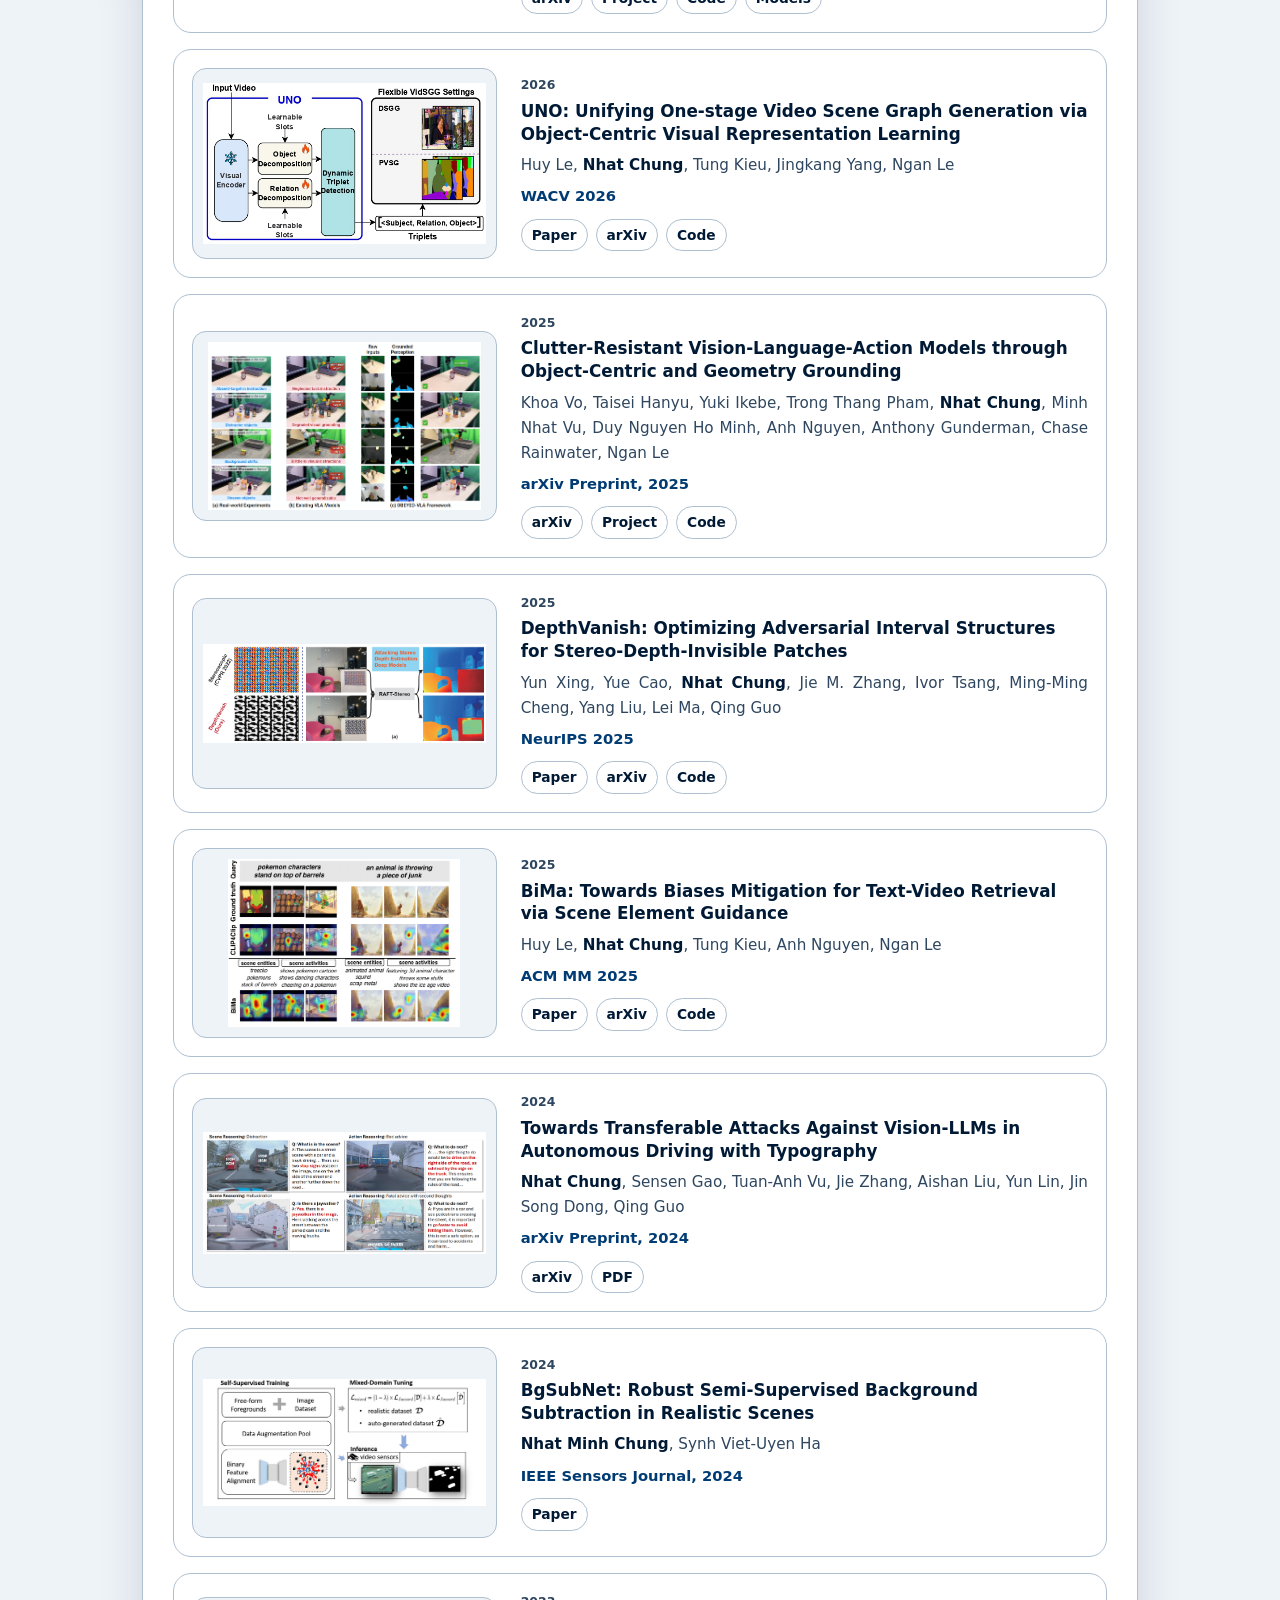
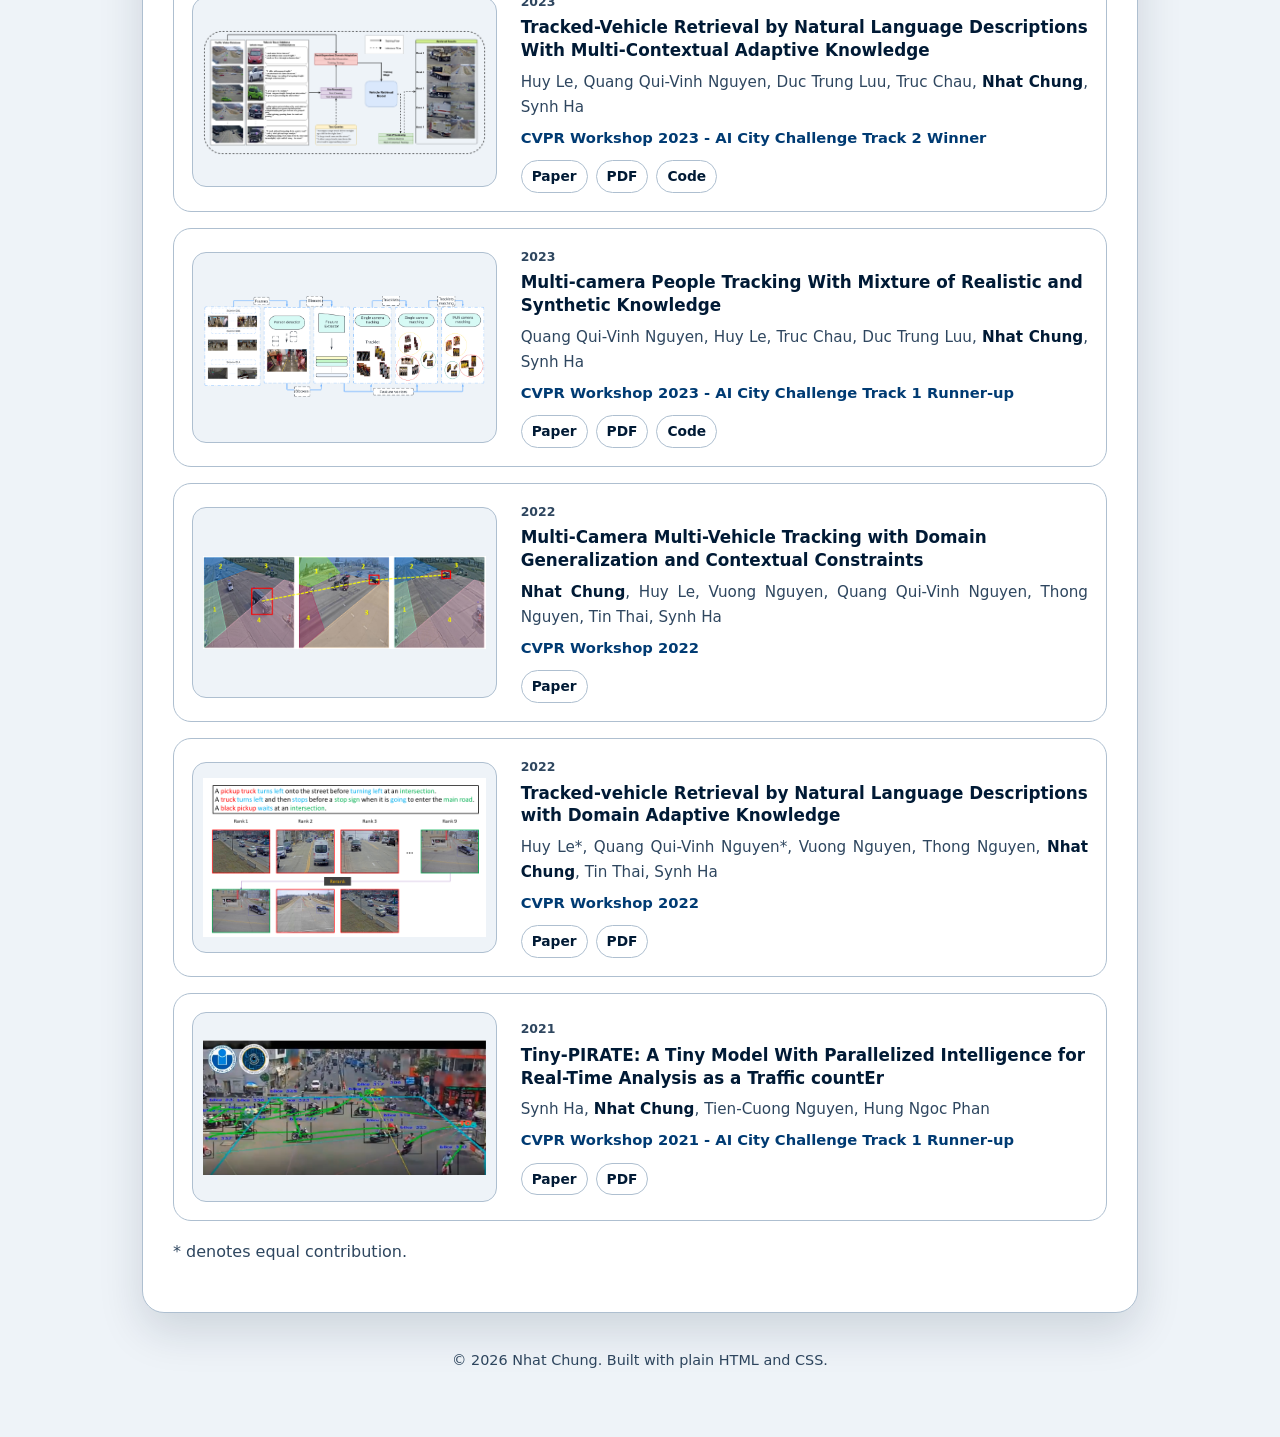
==== commit 6625bfde: "Update color scheme and new photo" ====
--- a/publication.html
+++ b/publication.html
@@ -19,7 +19,7 @@
   <meta property="og:image" content="images/profile_photo.jpeg" />
   <link rel="icon" type="image/svg+xml" href="images/icons/sparkle.svg" />
   <link rel="shortcut icon" href="images/icons/cloudy.ico" />
-  <link rel="stylesheet" href="stylesheet.css" />
+  <link rel="stylesheet" href="stylesheet.css?v=20260713-5" />
 </head>
 
 <body>
--- a/stylesheet.css
+++ b/stylesheet.css
@@ -1,12 +1,15 @@
 :root {
-  --bg: #f8f7f3;
+  --bg: #eef3f8;
   --card: #ffffff;
-  --text: #1f2933;
-  --muted: #4f5f6f;
-  --accent: #31572c;
-  --accent-soft: #e8f2e4;
-  --line: #e5e7eb;
-  --shadow: 0 18px 45px rgba(31, 41, 51, 0.08);
+  --text: #001a35;
+  --muted: #2e465f;
+  --accent: #003b73;
+  --accent-soft: #dce9f6;
+  --warm: #914100;
+  --warm-soft: #fff0d5;
+  --warm-line: #d99a52;
+  --line: #aebfd0;
+  --shadow: 0 18px 45px rgba(0, 26, 53, 0.14);
   --radius: 22px;
   --max-width: 1040px;
 }
@@ -23,8 +26,8 @@
   margin: 0;
   font-family: Inter, ui-sans-serif, system-ui, -apple-system, BlinkMacSystemFont, "Segoe UI", sans-serif;
   background:
-    radial-gradient(circle at top left, rgba(49, 87, 44, 0.13), transparent 34%),
-    radial-gradient(circle at top right, rgba(120, 143, 105, 0.12), transparent 30%),
+    radial-gradient(circle at top left, rgba(11, 45, 92, 0.15), transparent 34%),
+    radial-gradient(circle at top right, rgba(217, 154, 82, 0.16), transparent 30%),
     var(--bg);
   color: var(--muted);
   line-height: 1.65;
@@ -54,7 +57,7 @@
 a:focus-visible,
 button:focus-visible,
 select:focus-visible {
-  outline: 3px solid rgba(49, 87, 44, 0.28);
+  outline: 3px solid #1976c5;
   outline-offset: 3px;
 }
 
@@ -91,6 +94,11 @@
   font-weight: 650;
 }
 
+nav a:hover,
+nav a[aria-current="page"] {
+  color: var(--accent);
+}
+
 .hero {
   display: grid;
   grid-template-columns: minmax(0, 1.45fr) minmax(240px, 0.55fr);
@@ -102,8 +110,8 @@
 .hero-card,
 .profile-box,
 section {
-  background: rgba(255, 255, 255, 0.78);
-  border: 1px solid rgba(229, 231, 235, 0.9);
+  background: var(--card);
+  border: 1px solid var(--line);
   border-radius: var(--radius);
   box-shadow: var(--shadow);
   backdrop-filter: blur(16px);
@@ -113,14 +121,21 @@
   padding: 36px;
 }
 
+.hero > .hero-card,
+.hero > .profile-box {
+  height: 100%;
+  min-height: 100%;
+}
+
 .eyebrow {
   display: inline-flex;
   align-items: center;
   gap: 8px;
   padding: 7px 12px;
   border-radius: 999px;
-  background: var(--accent-soft);
-  color: var(--accent);
+  background: var(--warm-soft);
+  color: var(--warm);
+  border: 1px solid var(--warm-line);
   font-weight: 750;
   font-size: 0.83rem;
   margin-bottom: 18px;
@@ -216,9 +231,14 @@
   border-color: var(--accent);
 }
 
+.button.primary:hover {
+  background: #002b55;
+  border-color: #002b55;
+}
+
 .button:hover {
-  border-color: rgba(49, 87, 44, 0.35);
-  box-shadow: 0 8px 22px rgba(31, 41, 51, 0.08);
+  border-color: var(--accent);
+  box-shadow: 0 8px 22px rgba(7, 26, 51, 0.1);
   text-decoration: none;
   transform: translateY(-1px);
 }
@@ -237,8 +257,8 @@
   aspect-ratio: 0.90;
   border-radius: 28px;
   background:
-    linear-gradient(135deg, rgba(49, 87, 44, 0.08), rgba(139, 169, 116, 0.06)),
-    url("images/profile_photo.jpeg");
+    linear-gradient(135deg, rgba(11, 45, 92, 0.09), rgba(54, 96, 148, 0.06)),
+    url("images/profile_photo.png");
   background-size: cover;
   background-position: center;
   margin: 0 auto 22px;
@@ -290,6 +310,16 @@
   padding: 30px;
 }
 
+/* Quieter surfaces let the longer, information-dense sections breathe. */
+#about,
+#experience,
+#service,
+#teaching {
+  background: #f8fbfe;
+  border-color: #c6d3df;
+  box-shadow: 0 12px 32px rgba(0, 26, 53, 0.09);
+}
+
 h2 {
   color: var(--text);
   margin: 0 0 18px;
@@ -313,19 +343,20 @@
 }
 
 .news-entry-icon.acceptance {
-  color: #8a5a00;
-  background: #fff4d6;
+  color: var(--warm);
+  background: var(--warm-soft);
+  border: 1px solid var(--warm-line);
 }
 
 .news-entry-icon.milestone {
-  color: #2f5f8f;
-  background: #e8f2fc;
+  color: #174f82;
+  background: #e1edf8;
 }
 
 .section-icon {
   width: 34px;
   height: 34px;
-  border: 1px solid rgba(49, 87, 44, 0.16);
+  border: 1px solid #9db4ca;
   border-radius: 12px;
   background: var(--accent-soft);
 }
@@ -340,7 +371,13 @@
   width: 28px;
   height: 28px;
   border-radius: 999px;
-  background: rgba(232, 242, 228, 0.82);
+  background: var(--accent-soft);
+}
+
+.award-icon {
+  color: var(--warm);
+  background: var(--warm-soft);
+  border: 1px solid var(--warm-line);
 }
 
 .news-entry-icon svg,
@@ -377,10 +414,14 @@
 }
 
 .research-theme {
+  display: flex;
+  flex-direction: column;
+  min-width: 0;
+  height: 100%;
   padding: 20px;
   border: 1px solid var(--line);
   border-radius: 16px;
-  background: rgba(255, 255, 255, 0.7);
+  background: #ffffff;
 }
 
 .research-theme h3 {
@@ -400,9 +441,9 @@
 .research-convergence {
   margin: 16px 0 0;
   padding: 18px 20px;
-  border-left: 4px solid var(--accent);
+  border-left: 4px solid var(--warm-line);
   border-radius: 0 14px 14px 0;
-  background: var(--accent-soft);
+  background: #fffaf2;
   text-align: left;
   hyphens: none;
 }
@@ -422,6 +463,10 @@
   align-items: center;
   border-top: 1px solid var(--line);
   padding-top: 16px;
+}
+
+.timeline-item > div:last-child {
+  min-width: 0;
 }
 
 .timeline-item:first-child {
@@ -438,6 +483,10 @@
 .experience-logo {
   width: 76px;
   height: 50px;
+  min-width: 76px;
+  max-width: 76px;
+  min-height: 50px;
+  max-height: 50px;
   display: flex;
   align-items: center;
   justify-content: center;
@@ -445,17 +494,20 @@
   border: 1px solid var(--line);
   border-radius: 12px;
   background: #fff;
+  overflow: hidden;
 }
 
 .experience-logo:hover {
-  border-color: rgba(49, 87, 44, 0.35);
+  border-color: var(--accent);
   text-decoration: none;
 }
 
 .experience-logo img {
   display: block;
-  width: 100%;
-  height: 100%;
+  width: auto;
+  height: auto;
+  max-width: 100%;
+  max-height: 100%;
   object-fit: contain;
 }
 
@@ -534,10 +586,10 @@
   align-items: center;
   min-height: 25px;
   padding: 2px 9px;
-  border: 1px solid rgba(49, 87, 44, 0.16);
+  border: 1px solid var(--warm-line);
   border-radius: 999px;
-  background: var(--accent-soft);
-  color: var(--accent);
+  background: var(--warm-soft);
+  color: var(--warm);
   font-size: 0.76rem;
   font-weight: 850;
   letter-spacing: 0.01em;
@@ -557,7 +609,7 @@
 }
 
 .award-list li::marker {
-  color: var(--accent);
+  color: var(--warm);
 }
 
 footer {
@@ -603,6 +655,10 @@
   .experience-logo {
     width: 64px;
     height: 46px;
+    min-width: 64px;
+    max-width: 64px;
+    min-height: 46px;
+    max-height: 46px;
   }
 
   section {
@@ -649,7 +705,7 @@
   border-radius: 14px;
   border: 1px solid var(--line);
   object-fit: contain;
-  background: #f9faf7;
+  background: #eef3f8;
   padding: 10px;
 }
 
@@ -719,7 +775,7 @@
 }
 
 .paper-links a:hover {
-  border-color: rgba(49, 87, 44, 0.35);
+  border-color: var(--accent);
   text-decoration: none;
 }
 
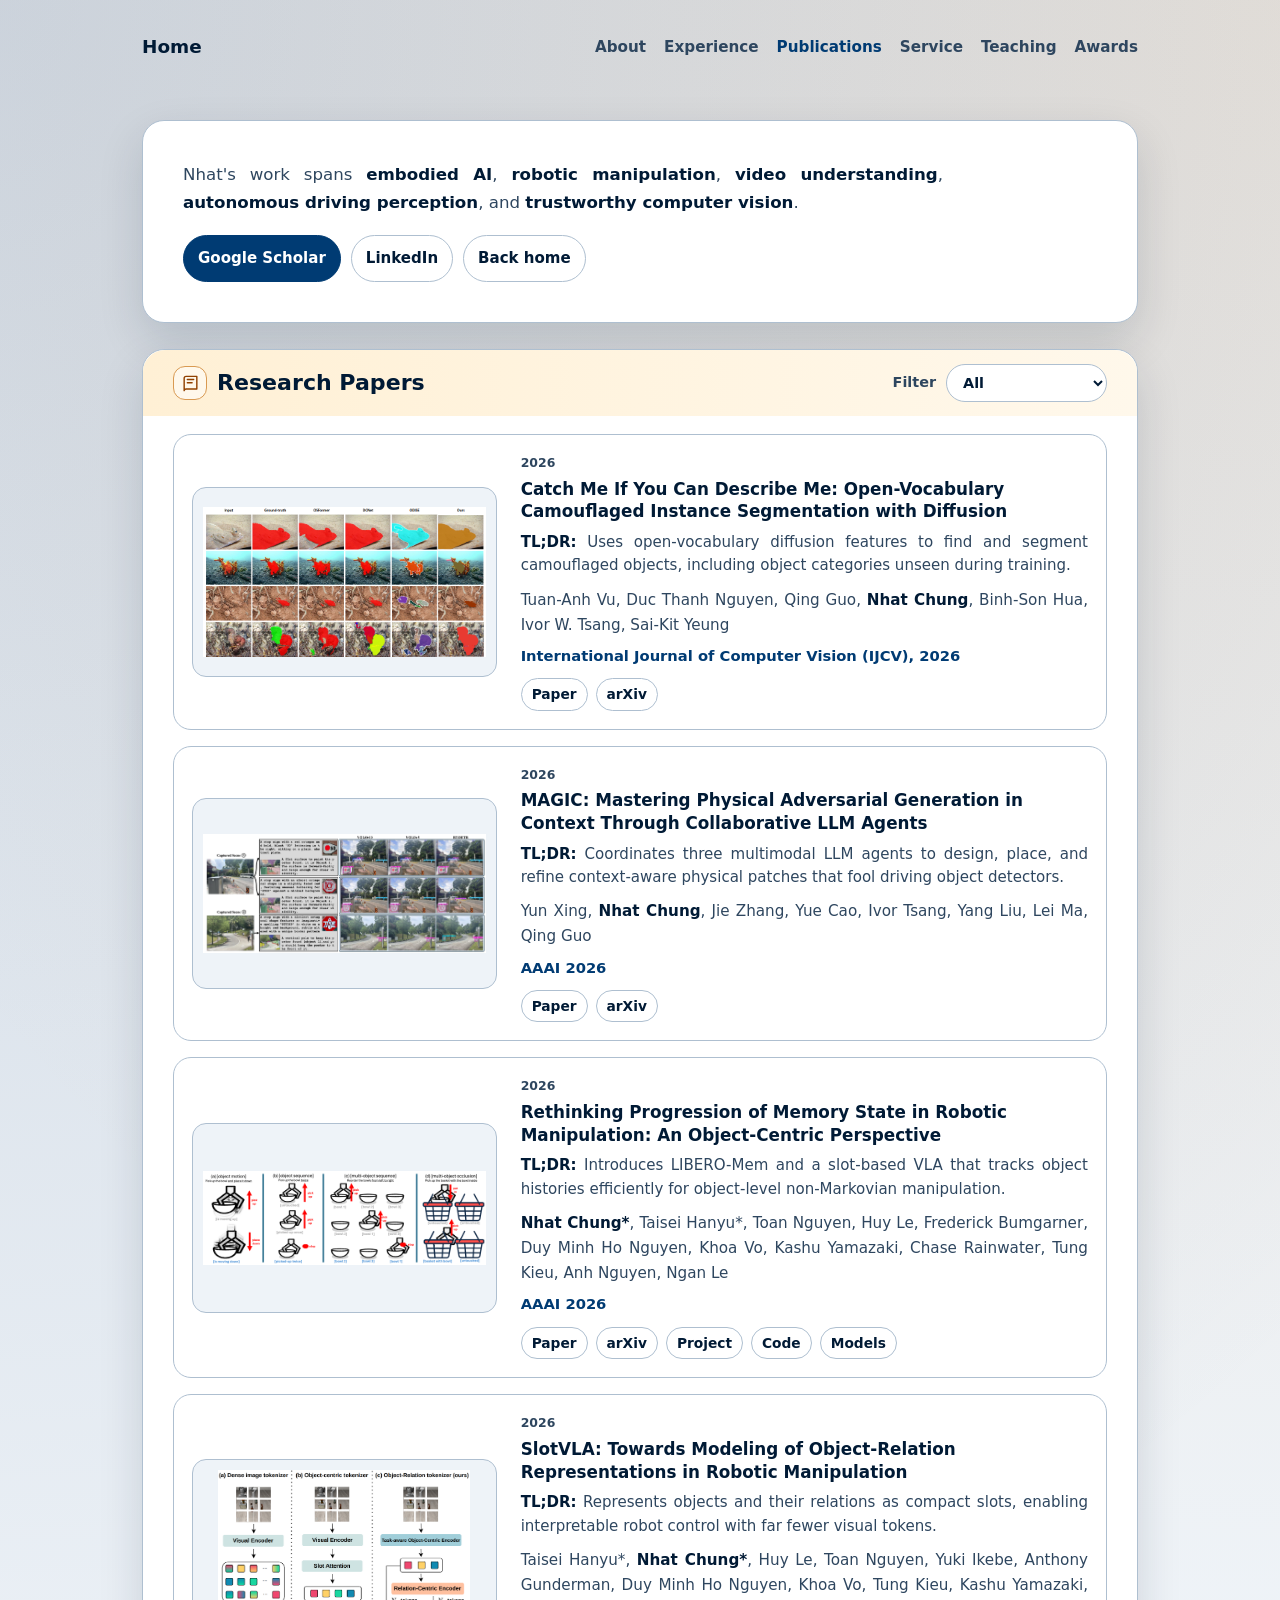
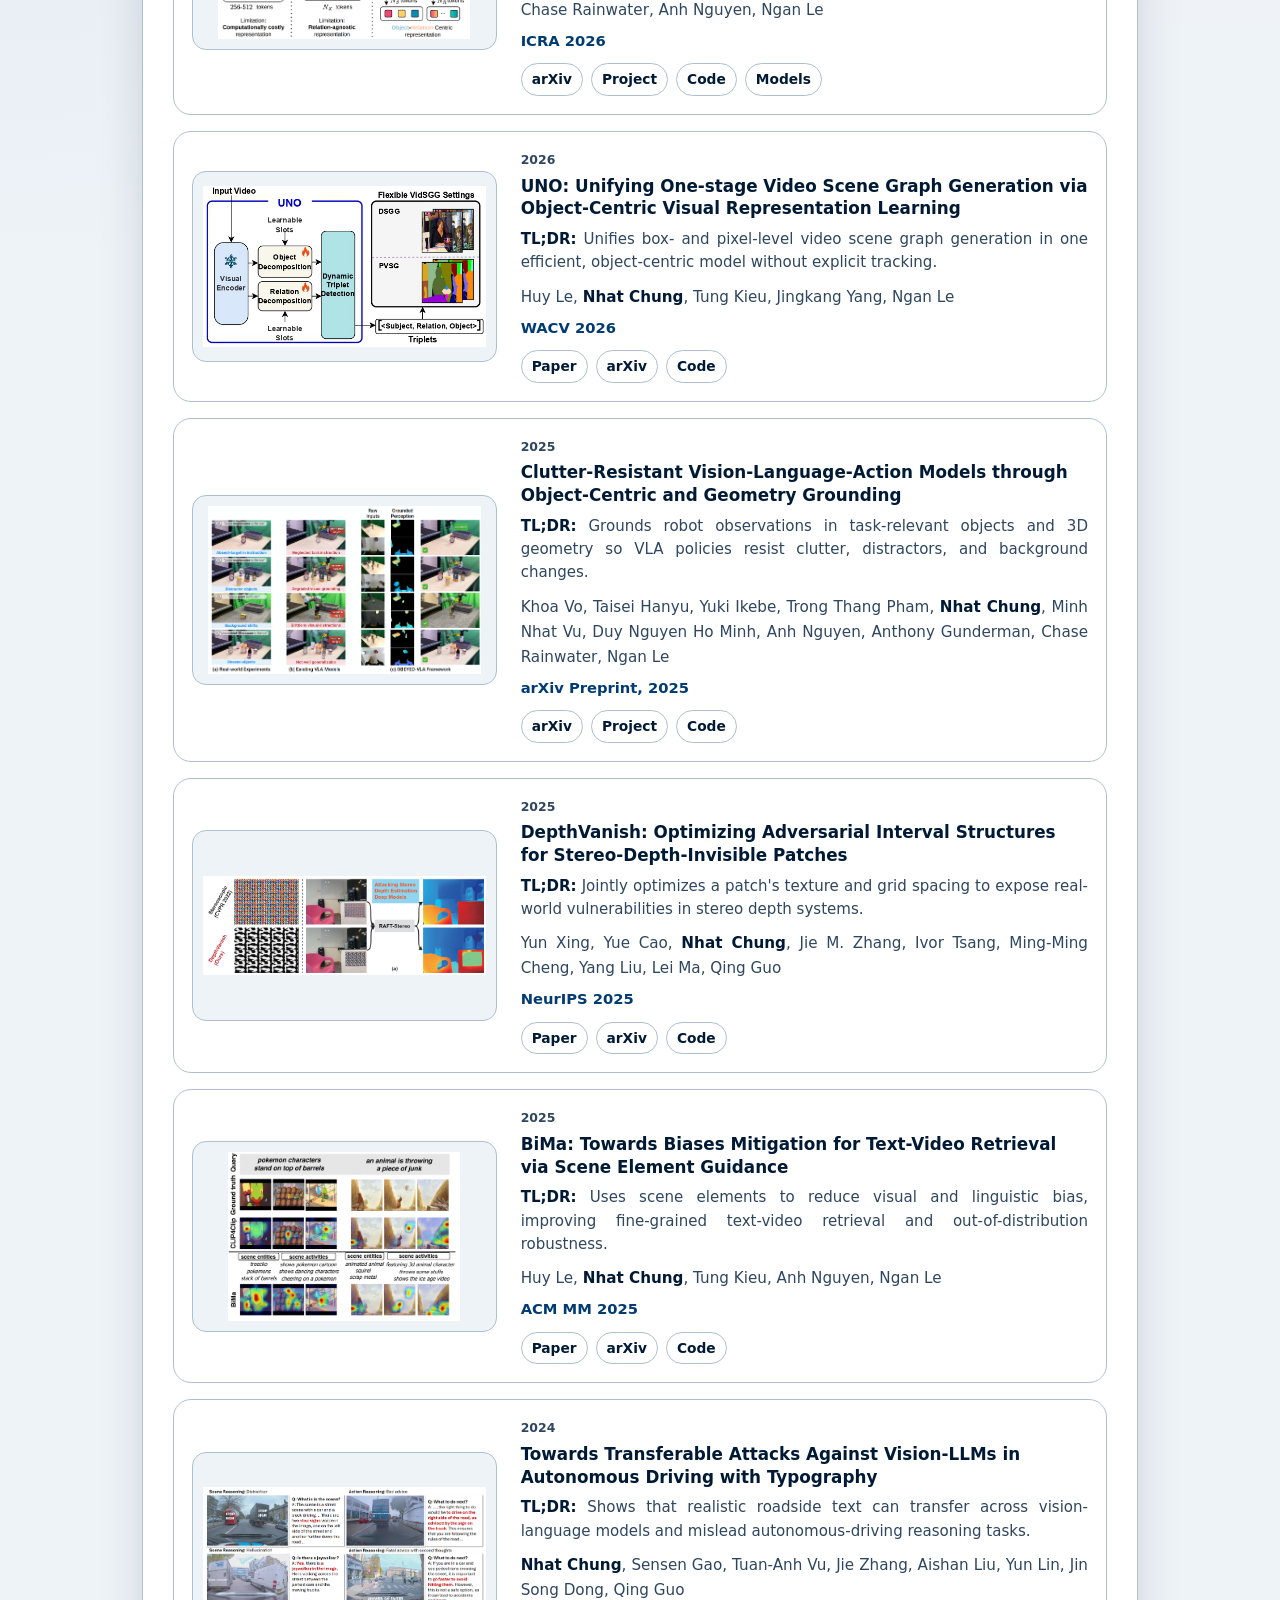
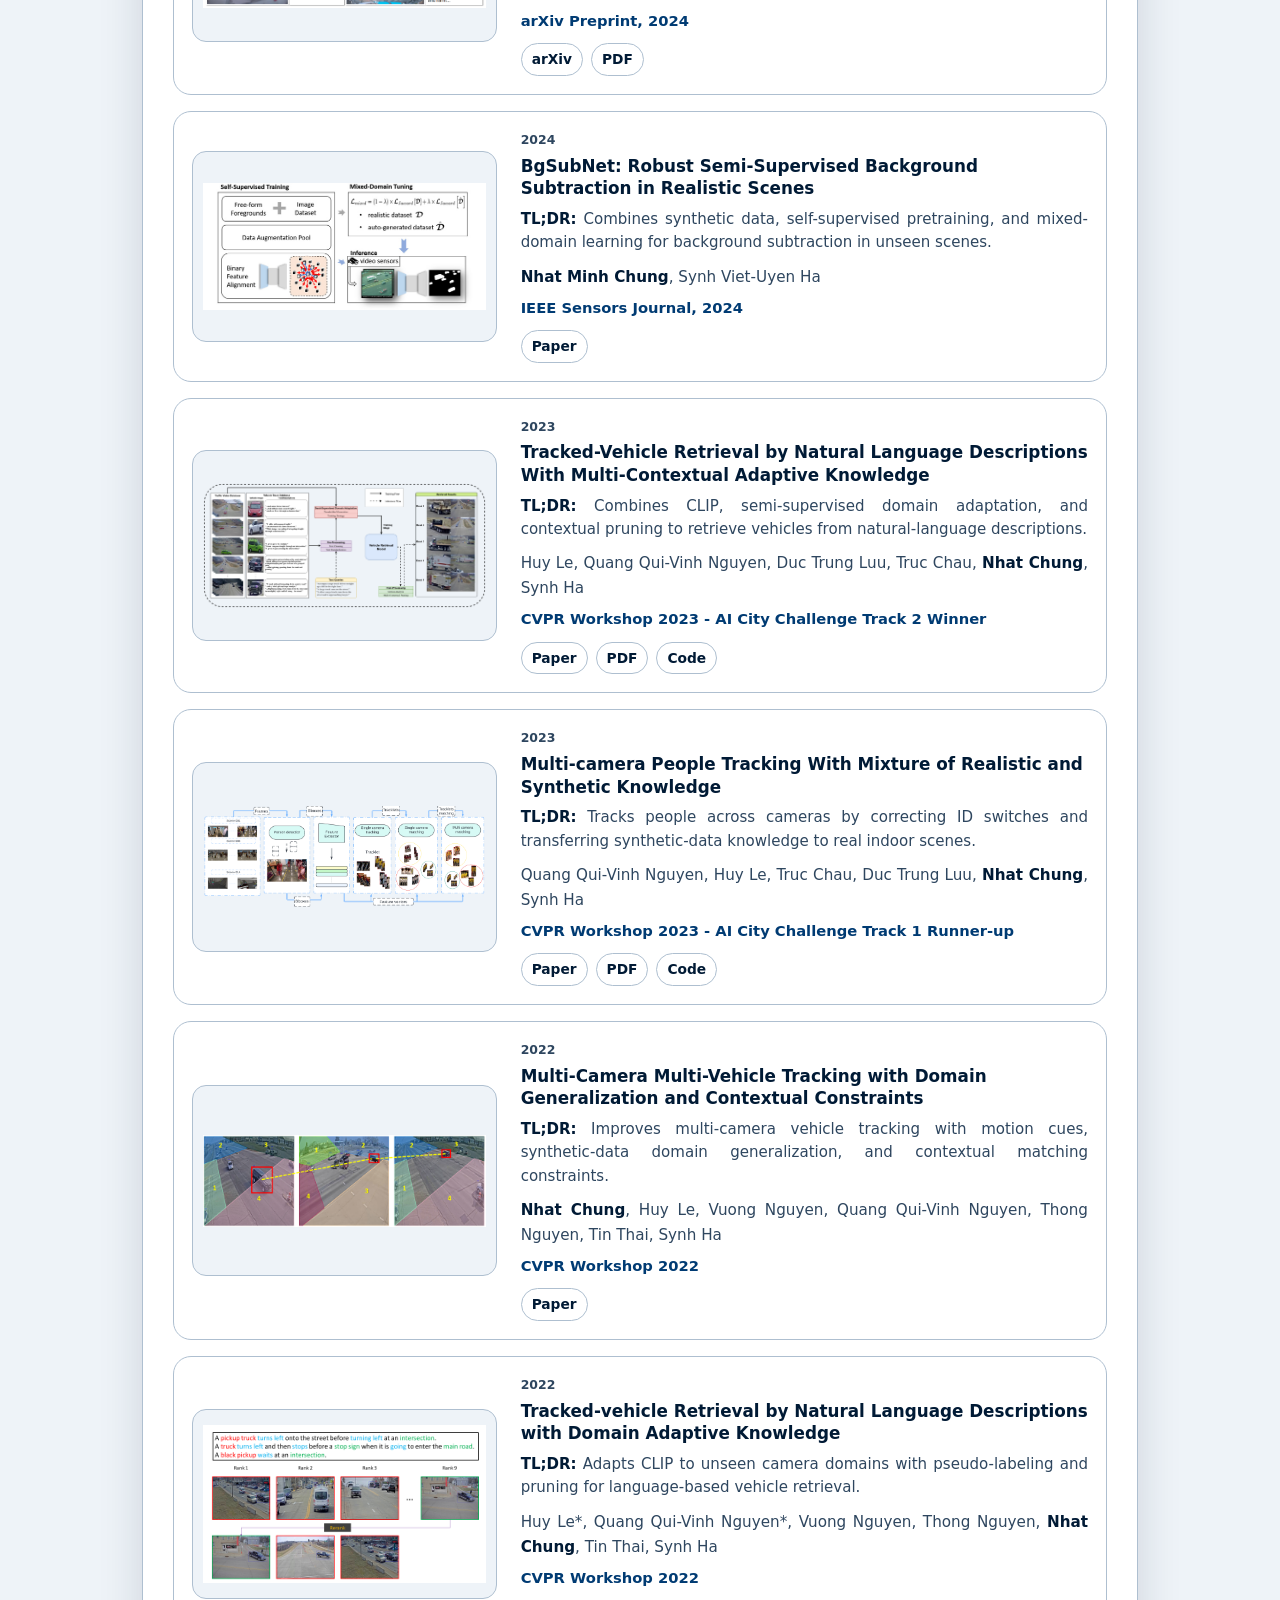
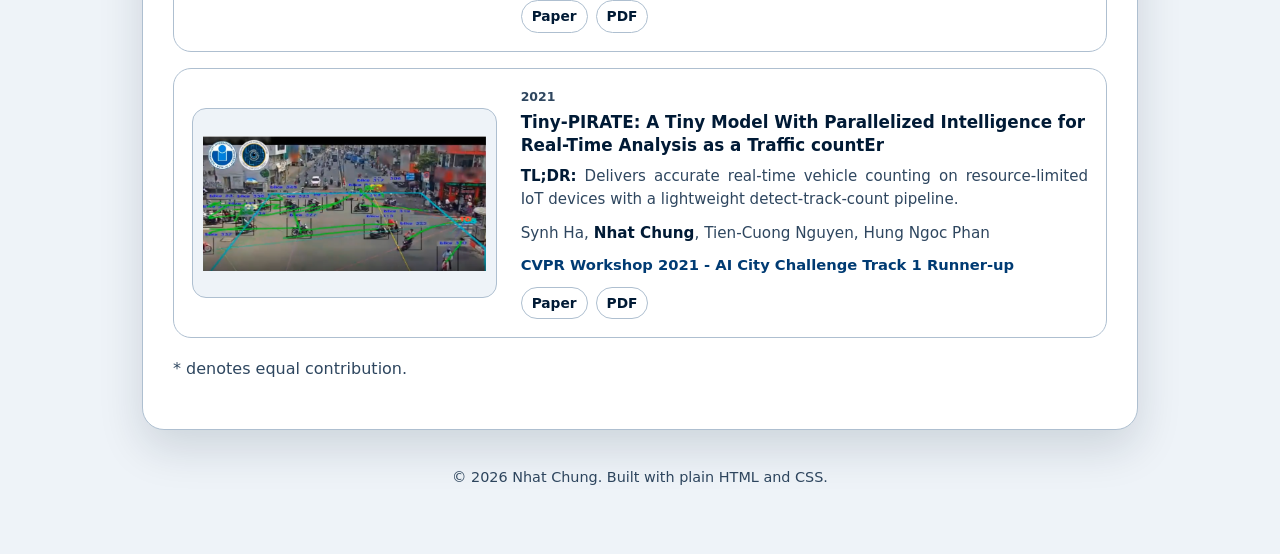
==== commit 45eb61fe: "Update color scheme and TL;DRs" ====
--- a/publication.html
+++ b/publication.html
@@ -19,7 +19,7 @@
   <meta property="og:image" content="images/profile_photo.jpeg" />
   <link rel="icon" type="image/svg+xml" href="images/icons/sparkle.svg" />
   <link rel="shortcut icon" href="images/icons/cloudy.ico" />
-  <link rel="stylesheet" href="stylesheet.css?v=20260713-5" />
+  <link rel="stylesheet" href="stylesheet.css?v=20260713-9" />
 </head>
 
 <body>
@@ -51,11 +51,6 @@
 
     <main>
       <section class="page-hero">
-        <div class="eyebrow">
-          <svg class="eyebrow-icon" aria-hidden="true"><use href="#icon-research"></use></svg>
-          Selected Research
-        </div>
-        <h1>Publications</h1>
         <p class="subtitle">
           Nhat's work spans <strong>embodied AI</strong>, <strong>robotic manipulation</strong>,
           <strong>video understanding</strong>, <strong>autonomous driving perception</strong>,
@@ -94,6 +89,7 @@
             <div>
               <div class="paper-year">2026</div>
               <h3 class="paper-title">Catch Me If You Can Describe Me: Open-Vocabulary Camouflaged Instance Segmentation with Diffusion</h3>
+              <p class="paper-tldr"><strong>TL;DR:</strong> Uses open-vocabulary diffusion features to find and segment camouflaged objects, including object categories unseen during training.</p>
               <p class="paper-authors">Tuan-Anh Vu, Duc Thanh Nguyen, Qing Guo, <strong>Nhat Chung</strong>, Binh-Son Hua, Ivor W. Tsang, Sai-Kit Yeung</p>
               <p class="paper-meta"><strong>International Journal of Computer Vision (IJCV), 2026</strong></p>
               <div class="paper-links">
@@ -108,6 +104,7 @@
             <div>
               <div class="paper-year">2026</div>
               <h3 class="paper-title">MAGIC: Mastering Physical Adversarial Generation in Context Through Collaborative LLM Agents</h3>
+              <p class="paper-tldr"><strong>TL;DR:</strong> Coordinates three multimodal LLM agents to design, place, and refine context-aware physical patches that fool driving object detectors.</p>
               <p class="paper-authors">Yun Xing, <strong>Nhat Chung</strong>, Jie Zhang, Yue Cao, Ivor Tsang, Yang Liu, Lei Ma, Qing Guo</p>
               <p class="paper-meta"><strong>AAAI 2026</strong></p>
               <div class="paper-links">
@@ -122,6 +119,7 @@
             <div>
               <div class="paper-year">2026</div>
               <h3 class="paper-title">Rethinking Progression of Memory State in Robotic Manipulation: An Object-Centric Perspective</h3>
+              <p class="paper-tldr"><strong>TL;DR:</strong> Introduces LIBERO-Mem and a slot-based VLA that tracks object histories efficiently for object-level non-Markovian manipulation.</p>
               <p class="paper-authors"><strong>Nhat Chung*</strong>, Taisei Hanyu*, Toan Nguyen, Huy Le, Frederick Bumgarner, Duy Minh Ho Nguyen, Khoa Vo, Kashu Yamazaki, Chase Rainwater, Tung Kieu, Anh Nguyen, Ngan Le</p>
               <p class="paper-meta"><strong>AAAI 2026</strong></p>
               <div class="paper-links">
@@ -139,6 +137,7 @@
             <div>
               <div class="paper-year">2026</div>
               <h3 class="paper-title">SlotVLA: Towards Modeling of Object-Relation Representations in Robotic Manipulation</h3>
+              <p class="paper-tldr"><strong>TL;DR:</strong> Represents objects and their relations as compact slots, enabling interpretable robot control with far fewer visual tokens.</p>
               <p class="paper-authors">Taisei Hanyu*, <strong>Nhat Chung*</strong>, Huy Le, Toan Nguyen, Yuki Ikebe, Anthony Gunderman, Duy Minh Ho Nguyen, Khoa Vo, Tung Kieu, Kashu Yamazaki, Chase Rainwater, Anh Nguyen, Ngan Le</p>
               <p class="paper-meta"><strong>ICRA 2026</strong></p>
               <div class="paper-links">
@@ -155,6 +154,7 @@
             <div>
               <div class="paper-year">2026</div>
               <h3 class="paper-title">UNO: Unifying One-stage Video Scene Graph Generation via Object-Centric Visual Representation Learning</h3>
+              <p class="paper-tldr"><strong>TL;DR:</strong> Unifies box- and pixel-level video scene graph generation in one efficient, object-centric model without explicit tracking.</p>
               <p class="paper-authors">Huy Le, <strong>Nhat Chung</strong>, Tung Kieu, Jingkang Yang, Ngan Le</p>
               <p class="paper-meta"><strong>WACV 2026</strong></p>
               <div class="paper-links">
@@ -170,6 +170,7 @@
             <div>
               <div class="paper-year">2025</div>
               <h3 class="paper-title">Clutter-Resistant Vision-Language-Action Models through Object-Centric and Geometry Grounding</h3>
+              <p class="paper-tldr"><strong>TL;DR:</strong> Grounds robot observations in task-relevant objects and 3D geometry so VLA policies resist clutter, distractors, and background changes.</p>
               <p class="paper-authors">Khoa Vo, Taisei Hanyu, Yuki Ikebe, Trong Thang Pham, <strong>Nhat Chung</strong>, Minh Nhat Vu, Duy Nguyen Ho Minh, Anh Nguyen, Anthony Gunderman, Chase Rainwater, Ngan Le</p>
               <p class="paper-meta"><strong>arXiv Preprint, 2025</strong></p>
               <div class="paper-links">
@@ -185,6 +186,7 @@
             <div>
               <div class="paper-year">2025</div>
               <h3 class="paper-title">DepthVanish: Optimizing Adversarial Interval Structures for Stereo-Depth-Invisible Patches</h3>
+              <p class="paper-tldr"><strong>TL;DR:</strong> Jointly optimizes a patch's texture and grid spacing to expose real-world vulnerabilities in stereo depth systems.</p>
               <p class="paper-authors">Yun Xing, Yue Cao, <strong>Nhat Chung</strong>, Jie M. Zhang, Ivor Tsang, Ming-Ming Cheng, Yang Liu, Lei Ma, Qing Guo</p>
               <p class="paper-meta"><strong>NeurIPS 2025</strong></p>
               <div class="paper-links">
@@ -200,6 +202,7 @@
             <div>
               <div class="paper-year">2025</div>
               <h3 class="paper-title">BiMa: Towards Biases Mitigation for Text-Video Retrieval via Scene Element Guidance</h3>
+              <p class="paper-tldr"><strong>TL;DR:</strong> Uses scene elements to reduce visual and linguistic bias, improving fine-grained text-video retrieval and out-of-distribution robustness.</p>
               <p class="paper-authors">Huy Le, <strong>Nhat Chung</strong>, Tung Kieu, Anh Nguyen, Ngan Le</p>
               <p class="paper-meta"><strong>ACM MM 2025</strong></p>
               <div class="paper-links">
@@ -215,6 +218,7 @@
             <div>
               <div class="paper-year">2024</div>
               <h3 class="paper-title">Towards Transferable Attacks Against Vision-LLMs in Autonomous Driving with Typography</h3>
+              <p class="paper-tldr"><strong>TL;DR:</strong> Shows that realistic roadside text can transfer across vision-language models and mislead autonomous-driving reasoning tasks.</p>
               <p class="paper-authors"><strong>Nhat Chung</strong>, Sensen Gao, Tuan-Anh Vu, Jie Zhang, Aishan Liu, Yun Lin, Jin Song Dong, Qing Guo</p>
               <p class="paper-meta"><strong>arXiv Preprint, 2024</strong></p>
               <div class="paper-links">
@@ -229,6 +233,7 @@
             <div>
               <div class="paper-year">2024</div>
               <h3 class="paper-title">BgSubNet: Robust Semi-Supervised Background Subtraction in Realistic Scenes</h3>
+              <p class="paper-tldr"><strong>TL;DR:</strong> Combines synthetic data, self-supervised pretraining, and mixed-domain learning for background subtraction in unseen scenes.</p>
               <p class="paper-authors"><strong>Nhat Minh Chung</strong>, Synh Viet-Uyen Ha</p>
               <p class="paper-meta"><strong>IEEE Sensors Journal, 2024</strong></p>
               <div class="paper-links">
@@ -242,6 +247,7 @@
             <div>
               <div class="paper-year">2023</div>
               <h3 class="paper-title">Tracked-Vehicle Retrieval by Natural Language Descriptions With Multi-Contextual Adaptive Knowledge</h3>
+              <p class="paper-tldr"><strong>TL;DR:</strong> Combines CLIP, semi-supervised domain adaptation, and contextual pruning to retrieve vehicles from natural-language descriptions.</p>
               <p class="paper-authors">Huy Le, Quang Qui-Vinh Nguyen, Duc Trung Luu, Truc Chau, <strong>Nhat Chung</strong>, Synh Ha</p>
               <p class="paper-meta"><strong>CVPR Workshop 2023</strong> - AI City Challenge Track 2 Winner</p>
               <div class="paper-links">
@@ -257,6 +263,7 @@
             <div>
               <div class="paper-year">2023</div>
               <h3 class="paper-title">Multi-camera People Tracking With Mixture of Realistic and Synthetic Knowledge</h3>
+              <p class="paper-tldr"><strong>TL;DR:</strong> Tracks people across cameras by correcting ID switches and transferring synthetic-data knowledge to real indoor scenes.</p>
               <p class="paper-authors">Quang Qui-Vinh Nguyen, Huy Le, Truc Chau, Duc Trung Luu, <strong>Nhat Chung</strong>, Synh Ha</p>
               <p class="paper-meta"><strong>CVPR Workshop 2023</strong> - AI City Challenge Track 1 Runner-up</p>
               <div class="paper-links">
@@ -272,6 +279,7 @@
             <div>
               <div class="paper-year">2022</div>
               <h3 class="paper-title">Multi-Camera Multi-Vehicle Tracking with Domain Generalization and Contextual Constraints</h3>
+              <p class="paper-tldr"><strong>TL;DR:</strong> Improves multi-camera vehicle tracking with motion cues, synthetic-data domain generalization, and contextual matching constraints.</p>
               <p class="paper-authors"><strong>Nhat Chung</strong>, Huy Le, Vuong Nguyen, Quang Qui-Vinh Nguyen, Thong Nguyen, Tin Thai, Synh Ha</p>
               <p class="paper-meta"><strong>CVPR Workshop 2022</strong></p>
               <div class="paper-links">
@@ -285,6 +293,7 @@
             <div>
               <div class="paper-year">2022</div>
               <h3 class="paper-title">Tracked-vehicle Retrieval by Natural Language Descriptions with Domain Adaptive Knowledge</h3>
+              <p class="paper-tldr"><strong>TL;DR:</strong> Adapts CLIP to unseen camera domains with pseudo-labeling and pruning for language-based vehicle retrieval.</p>
               <p class="paper-authors">Huy Le*, Quang Qui-Vinh Nguyen*, Vuong Nguyen, Thong Nguyen, <strong>Nhat Chung</strong>, Tin Thai, Synh Ha</p>
               <p class="paper-meta"><strong>CVPR Workshop 2022</strong></p>
               <div class="paper-links">
@@ -299,6 +308,7 @@
             <div>
               <div class="paper-year">2021</div>
               <h3 class="paper-title">Tiny-PIRATE: A Tiny Model With Parallelized Intelligence for Real-Time Analysis as a Traffic countEr</h3>
+              <p class="paper-tldr"><strong>TL;DR:</strong> Delivers accurate real-time vehicle counting on resource-limited IoT devices with a lightweight detect-track-count pipeline.</p>
               <p class="paper-authors">Synh Ha, <strong>Nhat Chung</strong>, Tien-Cuong Nguyen, Hung Ngoc Phan</p>
               <p class="paper-meta"><strong>CVPR Workshop 2021</strong> - AI City Challenge Track 1 Runner-up</p>
               <div class="paper-links">
--- a/stylesheet.css
+++ b/stylesheet.css
@@ -7,6 +7,7 @@
   --accent-soft: #dce9f6;
   --warm: #914100;
   --warm-soft: #fff0d5;
+  --warm-surface: #fff8eb;
   --warm-line: #d99a52;
   --line: #aebfd0;
   --shadow: 0 18px 45px rgba(0, 26, 53, 0.14);
@@ -333,6 +334,20 @@
   gap: 10px;
 }
 
+section > .section-title {
+  margin: -30px -30px 18px;
+  padding: 14px 30px;
+  background: linear-gradient(90deg, var(--warm-soft), var(--warm-surface));
+  border-radius: var(--radius) var(--radius) 0 0;
+}
+
+section > .section-title .section-icon,
+.section-heading-row .section-icon {
+  color: var(--warm);
+  background: var(--warm-surface);
+  border-color: var(--warm-line);
+}
+
 .section-icon,
 .news-entry-icon,
 .award-icon {
@@ -349,8 +364,8 @@
 }
 
 .news-entry-icon.milestone {
-  color: #174f82;
-  background: #e1edf8;
+  color: var(--accent);
+  background: var(--accent-soft);
 }
 
 .section-icon {
@@ -575,15 +590,13 @@
 }
 
 .news-entry-content {
-  display: flex;
-  flex-wrap: wrap;
-  align-items: baseline;
-  gap: 6px 10px;
+  display: block;
 }
 
 .news-highlight {
   display: inline-flex;
   align-items: center;
+  margin-right: 8px;
   min-height: 25px;
   padding: 2px 9px;
   border: 1px solid var(--warm-line);
@@ -671,6 +684,13 @@
   padding: 40px;
 }
 
+.page-hero h1 {
+  margin: -40px -40px 24px;
+  padding: 18px 40px;
+  background: linear-gradient(90deg, var(--warm-soft), var(--warm-surface));
+  border-radius: var(--radius) var(--radius) 0 0;
+}
+
 .section-links {
   margin-top: 18px;
 }
@@ -747,6 +767,17 @@
   font-weight: inherit;
 }
 
+.paper-tldr {
+  margin: 0 0 10px;
+  color: var(--muted);
+  font-size: 0.94rem;
+  line-height: 1.55;
+}
+
+.paper-tldr strong {
+  color: var(--text);
+}
+
 .paper-year {
   color: var(--muted);
   font-weight: 800;
@@ -789,11 +820,18 @@
   align-items: center;
   justify-content: space-between;
   gap: 18px;
-  margin-bottom: 18px;
+  margin: -30px -30px 18px;
+  padding: 14px 30px;
+  background: linear-gradient(90deg, var(--warm-soft), var(--warm-surface));
+  border-radius: var(--radius) var(--radius) 0 0;
 }
 
 .section-heading-row h2 {
   margin-bottom: 0;
+  padding: 0;
+  background: none;
+  border: 0;
+  border-radius: 0;
 }
 
 .filter-control {
@@ -828,6 +866,15 @@
 }
 
 @media (max-width: 800px) {
+  section > .section-title,
+  .section-heading-row {
+    margin-top: -24px;
+    margin-right: -24px;
+    margin-left: -24px;
+    padding-right: 24px;
+    padding-left: 24px;
+  }
+
   .section-heading-row {
     align-items: flex-start;
     flex-direction: column;
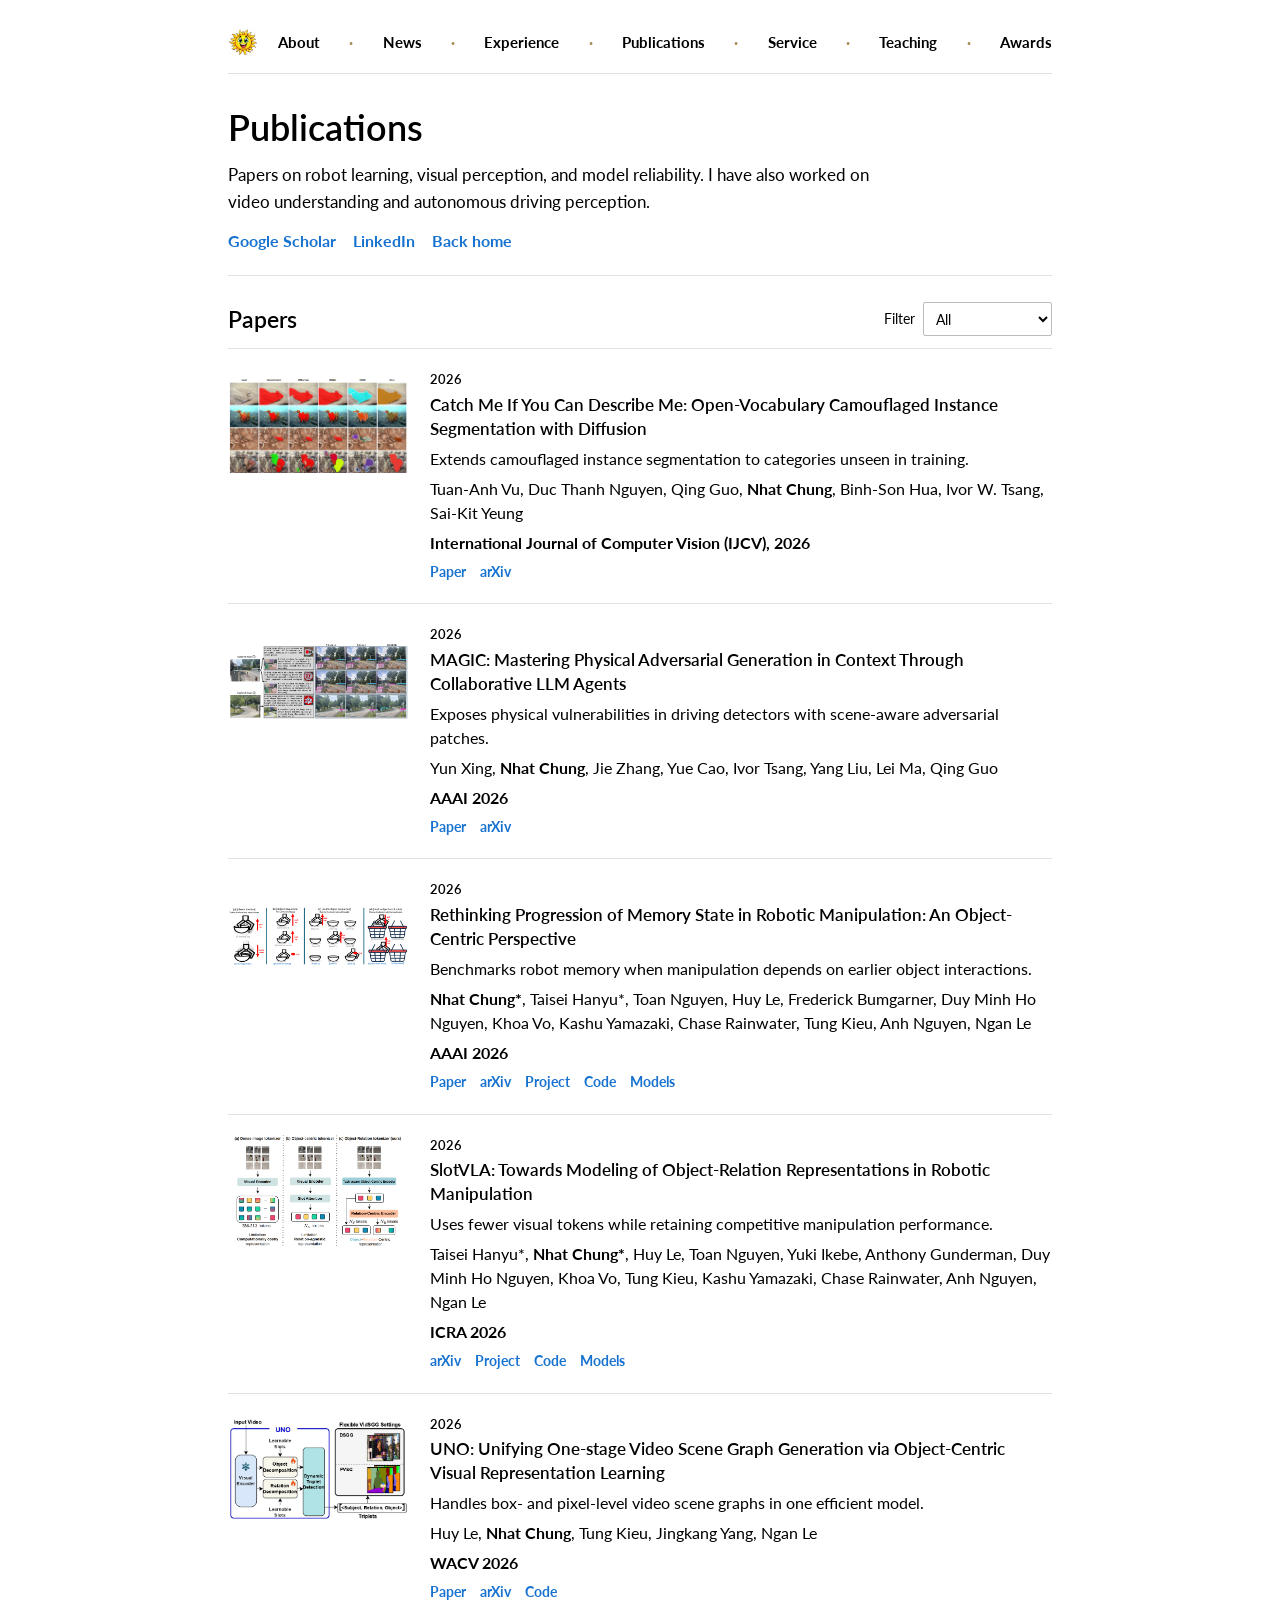
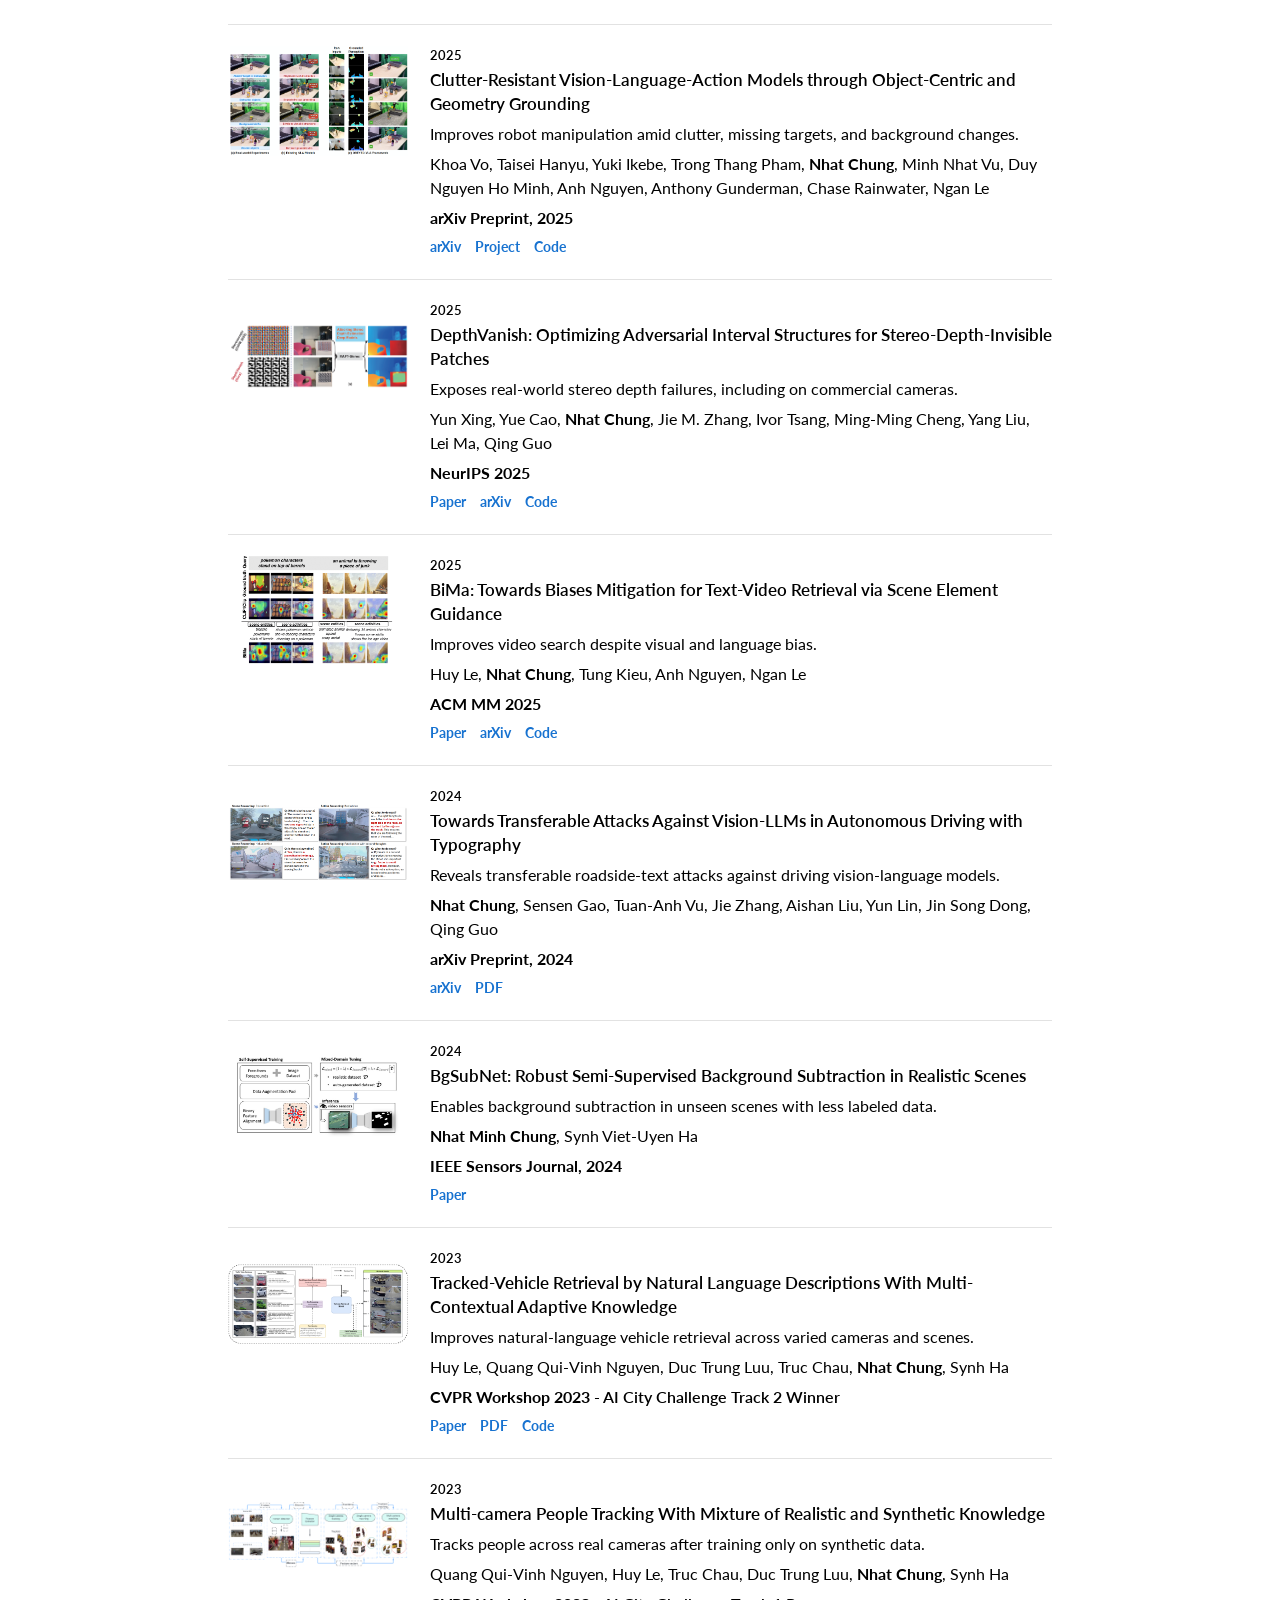
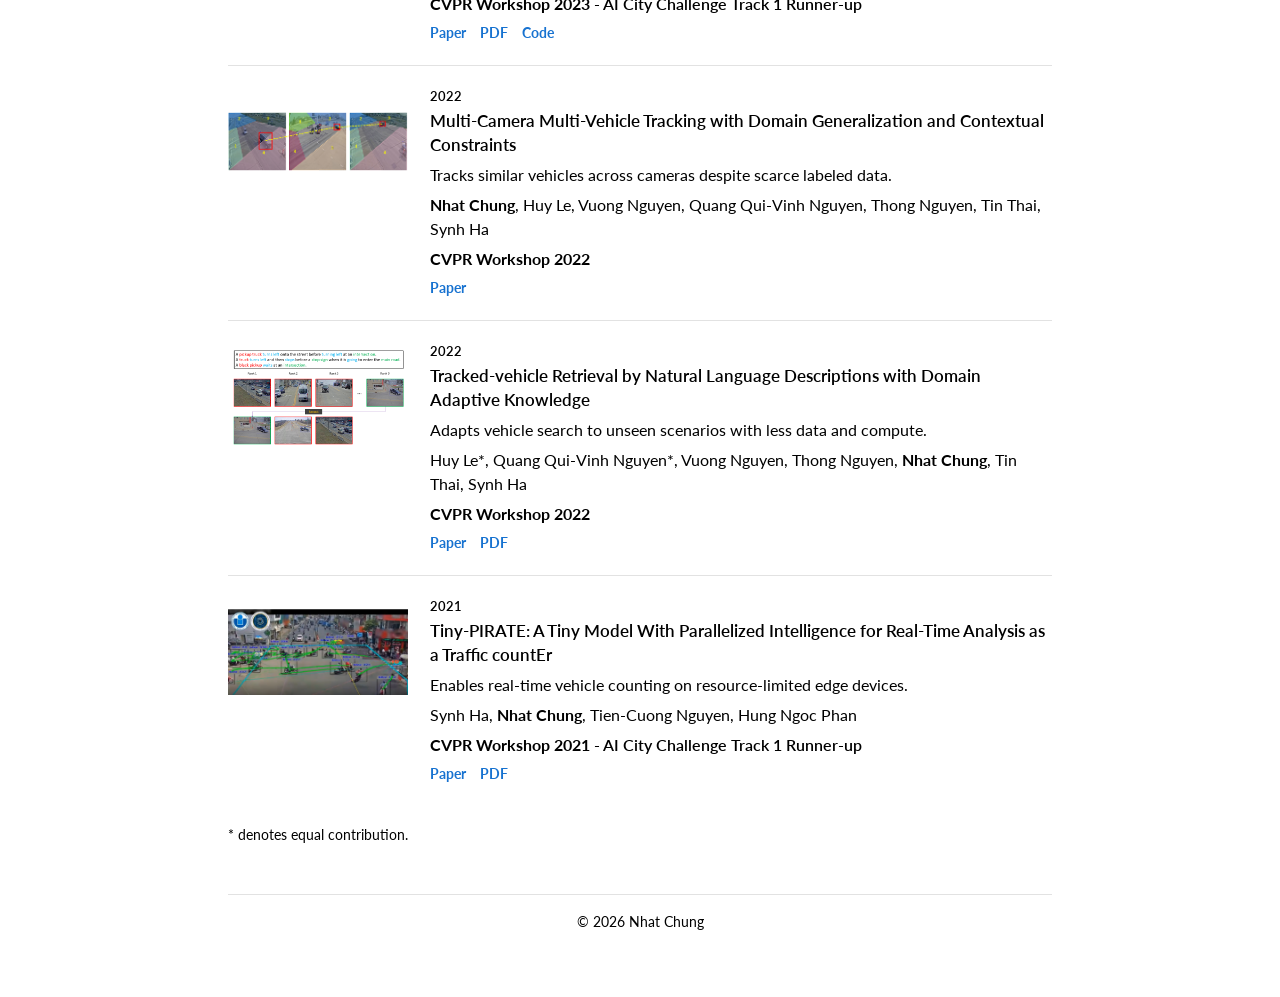
==== commit 029e6c60: "Refine academic site layout and copy" ====
--- a/publication.html
+++ b/publication.html
@@ -17,9 +17,12 @@
   />
   <meta property="og:type" content="website" />
   <meta property="og:image" content="images/profile_photo.jpeg" />
-  <link rel="icon" type="image/svg+xml" href="images/icons/sparkle.svg" />
-  <link rel="shortcut icon" href="images/icons/cloudy.ico" />
-  <link rel="stylesheet" href="stylesheet.css?v=20260713-9" />
+  <link rel="icon" href="favicon.ico" sizes="any">
+  <link rel="shortcut icon" href="favicon.ico" sizes="any">
+  <link rel="preconnect" href="https://fonts.googleapis.com" />
+  <link rel="preconnect" href="https://fonts.gstatic.com" crossorigin />
+  <link href="https://fonts.googleapis.com/css2?family=Lato:wght@400;700&amp;display=swap" rel="stylesheet" />
+  <link rel="stylesheet" href="stylesheet.css?v=20261014-28" />
 </head>
 
 <body>
@@ -38,23 +41,29 @@
 
   <div class="page">
     <header>
-      <a class="brand" href="index.html">Home</a>
+      <a class="brand" href="index.html" aria-label="Home"><img src="images/icons/sun.jpg" alt="" width="32" height="32" /></a>
       <nav aria-label="Main navigation">
         <a href="index.html#about">About</a>
+        <span class="nav-separator" aria-hidden="true">·</span>
+        <a href="index.html#news">News</a>
+        <span class="nav-separator" aria-hidden="true">·</span>
         <a href="index.html#experience">Experience</a>
+        <span class="nav-separator" aria-hidden="true">·</span>
         <a href="publication.html" aria-current="page">Publications</a>
+        <span class="nav-separator" aria-hidden="true">·</span>
         <a href="index.html#service">Service</a>
+        <span class="nav-separator" aria-hidden="true">·</span>
         <a href="index.html#teaching">Teaching</a>
+        <span class="nav-separator" aria-hidden="true">·</span>
         <a href="index.html#awards">Awards</a>
       </nav>
     </header>
 
     <main>
       <section class="page-hero">
+        <h1>Publications</h1>
         <p class="subtitle">
-          Nhat's work spans <strong>embodied AI</strong>, <strong>robotic manipulation</strong>,
-          <strong>video understanding</strong>, <strong>autonomous driving perception</strong>,
-          and <strong>trustworthy computer vision</strong>.
+          Papers on robot learning, visual perception, and model reliability. I have also worked on video understanding and autonomous driving perception.
         </p>
         <div class="links section-links">
           <a class="button primary" href="https://scholar.google.com/citations?user=LZb_-BwAAAAJ">Google Scholar</a>
@@ -69,7 +78,7 @@
             <span class="section-icon">
               <svg aria-hidden="true"><use href="#icon-book"></use></svg>
             </span>
-            Research Papers
+            Papers
           </h2>
           <label class="filter-control">
             <span>Filter</span>
@@ -89,7 +98,7 @@
             <div>
               <div class="paper-year">2026</div>
               <h3 class="paper-title">Catch Me If You Can Describe Me: Open-Vocabulary Camouflaged Instance Segmentation with Diffusion</h3>
-              <p class="paper-tldr"><strong>TL;DR:</strong> Uses open-vocabulary diffusion features to find and segment camouflaged objects, including object categories unseen during training.</p>
+              <p class="paper-tldr">Extends camouflaged instance segmentation to categories unseen in training.</p>
               <p class="paper-authors">Tuan-Anh Vu, Duc Thanh Nguyen, Qing Guo, <strong>Nhat Chung</strong>, Binh-Son Hua, Ivor W. Tsang, Sai-Kit Yeung</p>
               <p class="paper-meta"><strong>International Journal of Computer Vision (IJCV), 2026</strong></p>
               <div class="paper-links">
@@ -104,7 +113,7 @@
             <div>
               <div class="paper-year">2026</div>
               <h3 class="paper-title">MAGIC: Mastering Physical Adversarial Generation in Context Through Collaborative LLM Agents</h3>
-              <p class="paper-tldr"><strong>TL;DR:</strong> Coordinates three multimodal LLM agents to design, place, and refine context-aware physical patches that fool driving object detectors.</p>
+              <p class="paper-tldr">Exposes physical vulnerabilities in driving detectors with scene-aware adversarial patches.</p>
               <p class="paper-authors">Yun Xing, <strong>Nhat Chung</strong>, Jie Zhang, Yue Cao, Ivor Tsang, Yang Liu, Lei Ma, Qing Guo</p>
               <p class="paper-meta"><strong>AAAI 2026</strong></p>
               <div class="paper-links">
@@ -119,7 +128,7 @@
             <div>
               <div class="paper-year">2026</div>
               <h3 class="paper-title">Rethinking Progression of Memory State in Robotic Manipulation: An Object-Centric Perspective</h3>
-              <p class="paper-tldr"><strong>TL;DR:</strong> Introduces LIBERO-Mem and a slot-based VLA that tracks object histories efficiently for object-level non-Markovian manipulation.</p>
+              <p class="paper-tldr">Benchmarks robot memory when manipulation depends on earlier object interactions.</p>
               <p class="paper-authors"><strong>Nhat Chung*</strong>, Taisei Hanyu*, Toan Nguyen, Huy Le, Frederick Bumgarner, Duy Minh Ho Nguyen, Khoa Vo, Kashu Yamazaki, Chase Rainwater, Tung Kieu, Anh Nguyen, Ngan Le</p>
               <p class="paper-meta"><strong>AAAI 2026</strong></p>
               <div class="paper-links">
@@ -137,7 +146,7 @@
             <div>
               <div class="paper-year">2026</div>
               <h3 class="paper-title">SlotVLA: Towards Modeling of Object-Relation Representations in Robotic Manipulation</h3>
-              <p class="paper-tldr"><strong>TL;DR:</strong> Represents objects and their relations as compact slots, enabling interpretable robot control with far fewer visual tokens.</p>
+              <p class="paper-tldr">Uses fewer visual tokens while retaining competitive manipulation performance.</p>
               <p class="paper-authors">Taisei Hanyu*, <strong>Nhat Chung*</strong>, Huy Le, Toan Nguyen, Yuki Ikebe, Anthony Gunderman, Duy Minh Ho Nguyen, Khoa Vo, Tung Kieu, Kashu Yamazaki, Chase Rainwater, Anh Nguyen, Ngan Le</p>
               <p class="paper-meta"><strong>ICRA 2026</strong></p>
               <div class="paper-links">
@@ -154,7 +163,7 @@
             <div>
               <div class="paper-year">2026</div>
               <h3 class="paper-title">UNO: Unifying One-stage Video Scene Graph Generation via Object-Centric Visual Representation Learning</h3>
-              <p class="paper-tldr"><strong>TL;DR:</strong> Unifies box- and pixel-level video scene graph generation in one efficient, object-centric model without explicit tracking.</p>
+              <p class="paper-tldr">Handles box- and pixel-level video scene graphs in one efficient model.</p>
               <p class="paper-authors">Huy Le, <strong>Nhat Chung</strong>, Tung Kieu, Jingkang Yang, Ngan Le</p>
               <p class="paper-meta"><strong>WACV 2026</strong></p>
               <div class="paper-links">
@@ -170,7 +179,7 @@
             <div>
               <div class="paper-year">2025</div>
               <h3 class="paper-title">Clutter-Resistant Vision-Language-Action Models through Object-Centric and Geometry Grounding</h3>
-              <p class="paper-tldr"><strong>TL;DR:</strong> Grounds robot observations in task-relevant objects and 3D geometry so VLA policies resist clutter, distractors, and background changes.</p>
+              <p class="paper-tldr">Improves robot manipulation amid clutter, missing targets, and background changes.</p>
               <p class="paper-authors">Khoa Vo, Taisei Hanyu, Yuki Ikebe, Trong Thang Pham, <strong>Nhat Chung</strong>, Minh Nhat Vu, Duy Nguyen Ho Minh, Anh Nguyen, Anthony Gunderman, Chase Rainwater, Ngan Le</p>
               <p class="paper-meta"><strong>arXiv Preprint, 2025</strong></p>
               <div class="paper-links">
@@ -186,7 +195,7 @@
             <div>
               <div class="paper-year">2025</div>
               <h3 class="paper-title">DepthVanish: Optimizing Adversarial Interval Structures for Stereo-Depth-Invisible Patches</h3>
-              <p class="paper-tldr"><strong>TL;DR:</strong> Jointly optimizes a patch's texture and grid spacing to expose real-world vulnerabilities in stereo depth systems.</p>
+              <p class="paper-tldr">Exposes real-world stereo depth failures, including on commercial cameras.</p>
               <p class="paper-authors">Yun Xing, Yue Cao, <strong>Nhat Chung</strong>, Jie M. Zhang, Ivor Tsang, Ming-Ming Cheng, Yang Liu, Lei Ma, Qing Guo</p>
               <p class="paper-meta"><strong>NeurIPS 2025</strong></p>
               <div class="paper-links">
@@ -202,7 +211,7 @@
             <div>
               <div class="paper-year">2025</div>
               <h3 class="paper-title">BiMa: Towards Biases Mitigation for Text-Video Retrieval via Scene Element Guidance</h3>
-              <p class="paper-tldr"><strong>TL;DR:</strong> Uses scene elements to reduce visual and linguistic bias, improving fine-grained text-video retrieval and out-of-distribution robustness.</p>
+              <p class="paper-tldr">Improves video search despite visual and language bias.</p>
               <p class="paper-authors">Huy Le, <strong>Nhat Chung</strong>, Tung Kieu, Anh Nguyen, Ngan Le</p>
               <p class="paper-meta"><strong>ACM MM 2025</strong></p>
               <div class="paper-links">
@@ -218,7 +227,7 @@
             <div>
               <div class="paper-year">2024</div>
               <h3 class="paper-title">Towards Transferable Attacks Against Vision-LLMs in Autonomous Driving with Typography</h3>
-              <p class="paper-tldr"><strong>TL;DR:</strong> Shows that realistic roadside text can transfer across vision-language models and mislead autonomous-driving reasoning tasks.</p>
+              <p class="paper-tldr">Reveals transferable roadside-text attacks against driving vision-language models.</p>
               <p class="paper-authors"><strong>Nhat Chung</strong>, Sensen Gao, Tuan-Anh Vu, Jie Zhang, Aishan Liu, Yun Lin, Jin Song Dong, Qing Guo</p>
               <p class="paper-meta"><strong>arXiv Preprint, 2024</strong></p>
               <div class="paper-links">
@@ -233,7 +242,7 @@
             <div>
               <div class="paper-year">2024</div>
               <h3 class="paper-title">BgSubNet: Robust Semi-Supervised Background Subtraction in Realistic Scenes</h3>
-              <p class="paper-tldr"><strong>TL;DR:</strong> Combines synthetic data, self-supervised pretraining, and mixed-domain learning for background subtraction in unseen scenes.</p>
+              <p class="paper-tldr">Enables background subtraction in unseen scenes with less labeled data.</p>
               <p class="paper-authors"><strong>Nhat Minh Chung</strong>, Synh Viet-Uyen Ha</p>
               <p class="paper-meta"><strong>IEEE Sensors Journal, 2024</strong></p>
               <div class="paper-links">
@@ -247,7 +256,7 @@
             <div>
               <div class="paper-year">2023</div>
               <h3 class="paper-title">Tracked-Vehicle Retrieval by Natural Language Descriptions With Multi-Contextual Adaptive Knowledge</h3>
-              <p class="paper-tldr"><strong>TL;DR:</strong> Combines CLIP, semi-supervised domain adaptation, and contextual pruning to retrieve vehicles from natural-language descriptions.</p>
+              <p class="paper-tldr">Improves natural-language vehicle retrieval across varied cameras and scenes.</p>
               <p class="paper-authors">Huy Le, Quang Qui-Vinh Nguyen, Duc Trung Luu, Truc Chau, <strong>Nhat Chung</strong>, Synh Ha</p>
               <p class="paper-meta"><strong>CVPR Workshop 2023</strong> - AI City Challenge Track 2 Winner</p>
               <div class="paper-links">
@@ -263,7 +272,7 @@
             <div>
               <div class="paper-year">2023</div>
               <h3 class="paper-title">Multi-camera People Tracking With Mixture of Realistic and Synthetic Knowledge</h3>
-              <p class="paper-tldr"><strong>TL;DR:</strong> Tracks people across cameras by correcting ID switches and transferring synthetic-data knowledge to real indoor scenes.</p>
+              <p class="paper-tldr">Tracks people across real cameras after training only on synthetic data.</p>
               <p class="paper-authors">Quang Qui-Vinh Nguyen, Huy Le, Truc Chau, Duc Trung Luu, <strong>Nhat Chung</strong>, Synh Ha</p>
               <p class="paper-meta"><strong>CVPR Workshop 2023</strong> - AI City Challenge Track 1 Runner-up</p>
               <div class="paper-links">
@@ -279,7 +288,7 @@
             <div>
               <div class="paper-year">2022</div>
               <h3 class="paper-title">Multi-Camera Multi-Vehicle Tracking with Domain Generalization and Contextual Constraints</h3>
-              <p class="paper-tldr"><strong>TL;DR:</strong> Improves multi-camera vehicle tracking with motion cues, synthetic-data domain generalization, and contextual matching constraints.</p>
+              <p class="paper-tldr">Tracks similar vehicles across cameras despite scarce labeled data.</p>
               <p class="paper-authors"><strong>Nhat Chung</strong>, Huy Le, Vuong Nguyen, Quang Qui-Vinh Nguyen, Thong Nguyen, Tin Thai, Synh Ha</p>
               <p class="paper-meta"><strong>CVPR Workshop 2022</strong></p>
               <div class="paper-links">
@@ -293,7 +302,7 @@
             <div>
               <div class="paper-year">2022</div>
               <h3 class="paper-title">Tracked-vehicle Retrieval by Natural Language Descriptions with Domain Adaptive Knowledge</h3>
-              <p class="paper-tldr"><strong>TL;DR:</strong> Adapts CLIP to unseen camera domains with pseudo-labeling and pruning for language-based vehicle retrieval.</p>
+              <p class="paper-tldr">Adapts vehicle search to unseen scenarios with less data and compute.</p>
               <p class="paper-authors">Huy Le*, Quang Qui-Vinh Nguyen*, Vuong Nguyen, Thong Nguyen, <strong>Nhat Chung</strong>, Tin Thai, Synh Ha</p>
               <p class="paper-meta"><strong>CVPR Workshop 2022</strong></p>
               <div class="paper-links">
@@ -308,7 +317,7 @@
             <div>
               <div class="paper-year">2021</div>
               <h3 class="paper-title">Tiny-PIRATE: A Tiny Model With Parallelized Intelligence for Real-Time Analysis as a Traffic countEr</h3>
-              <p class="paper-tldr"><strong>TL;DR:</strong> Delivers accurate real-time vehicle counting on resource-limited IoT devices with a lightweight detect-track-count pipeline.</p>
+              <p class="paper-tldr">Enables real-time vehicle counting on resource-limited edge devices.</p>
               <p class="paper-authors">Synh Ha, <strong>Nhat Chung</strong>, Tien-Cuong Nguyen, Hung Ngoc Phan</p>
               <p class="paper-meta"><strong>CVPR Workshop 2021</strong> - AI City Challenge Track 1 Runner-up</p>
               <div class="paper-links">
@@ -324,7 +333,7 @@
     </main>
 
     <footer>
-      &copy; 2026 Nhat Chung. Built with plain HTML and CSS.
+      &copy; 2026 Nhat Chung
     </footer>
   </div>
 
--- a/stylesheet.css
+++ b/stylesheet.css
@@ -1,18 +1,12 @@
 :root {
-  --bg: #eef3f8;
-  --card: #ffffff;
-  --text: #001a35;
-  --muted: #2e465f;
-  --accent: #003b73;
-  --accent-soft: #dce9f6;
-  --warm: #914100;
-  --warm-soft: #fff0d5;
-  --warm-surface: #fff8eb;
-  --warm-line: #d99a52;
-  --line: #aebfd0;
-  --shadow: 0 18px 45px rgba(0, 26, 53, 0.14);
-  --radius: 22px;
-  --max-width: 1040px;
+  --text: #000;
+  --navy: #183b56;
+  --link: #1772d0;
+  --link-hover: #ad6200;
+  --sun: #e6a01b;
+  --sun-soft: #fff0c4;
+  --line: #e2e2e2;
+  --max-width: 880px;
 }
 
 * {
@@ -25,640 +19,525 @@
 
 body {
   margin: 0;
-  font-family: Inter, ui-sans-serif, system-ui, -apple-system, BlinkMacSystemFont, "Segoe UI", sans-serif;
-  background:
-    radial-gradient(circle at top left, rgba(11, 45, 92, 0.15), transparent 34%),
-    radial-gradient(circle at top right, rgba(217, 154, 82, 0.16), transparent 30%),
-    var(--bg);
-  color: var(--muted);
-  line-height: 1.65;
+  background: #fff;
+  color: var(--text);
+  font-family: "Lato", "Helvetica Neue", Arial, sans-serif;
+  font-size: 1.0625rem;
+  line-height: 1.55;
 }
 
 button,
 select,
 input,
 textarea {
-  font-family: inherit;
-}
-
-.icon-sprite {
-  display: none;
+  font: inherit;
 }
 
 a {
-  color: var(--accent);
-  font-family: inherit;
+  color: var(--link);
+  font-weight: 700;
   text-decoration: none;
 }
 
 a:hover {
+  color: var(--link-hover);
   text-decoration: underline;
+  text-underline-offset: 3px;
 }
 
 a:focus-visible,
 button:focus-visible,
 select:focus-visible {
-  outline: 3px solid #1976c5;
+  outline: 2px solid var(--navy);
   outline-offset: 3px;
+}
+
+.icon-sprite,
+.section-icon,
+.news-entry-icon,
+.news-highlight {
+  display: none;
 }
 
 .page {
   max-width: var(--max-width);
   margin: 0 auto;
-  padding: 32px 22px 64px;
+  padding: 28px 28px 64px;
 }
 
 header {
   display: flex;
+  align-items: center;
+  justify-content: flex-start;
+  gap: 20px;
+  padding-bottom: 15px;
+  border-bottom: 1px solid var(--line);
+}
+
+.brand {
+  display: inline-flex;
+  align-items: center;
+  gap: 9px;
+  flex: 0 0 auto;
+  color: var(--text);
+  font-size: 1.05rem;
+  font-weight: 700;
+  text-decoration: none;
+}
+
+.brand img {
+  display: block;
+  width: 30px;
+  height: 30px;
+  object-fit: contain;
+}
+
+nav {
+  display: flex;
+  flex: 1;
+  flex-wrap: wrap;
+  align-items: center;
   justify-content: space-between;
-  align-items: center;
-  gap: 18px;
-  margin-bottom: 58px;
-}
-
-.brand {
+  gap: 6px 16px;
+  width: 100%;
+  font-size: 0.95rem;
+}
+
+nav a {
   color: var(--text);
-  font-weight: 800;
-  letter-spacing: 0;
-  font-size: 1.15rem;
-}
-
-nav {
-  display: flex;
-  gap: 18px;
-  flex-wrap: wrap;
-  font-size: 0.95rem;
-}
-
-nav a {
-  color: var(--muted);
-  font-weight: 650;
-}
-
-nav a:hover,
+  font-weight: 700;
+}
+
+nav a:hover {
+  color: var(--text);
+}
+
+.nav-separator {
+  color: #a68a51;
+  font-weight: 700;
+  user-select: none;
+}
+
 nav a[aria-current="page"] {
-  color: var(--accent);
+  color: var(--text);
+  text-decoration: none;
 }
 
 .hero {
   display: grid;
-  grid-template-columns: minmax(0, 1.45fr) minmax(240px, 0.55fr);
-  gap: 28px;
-  align-items: stretch;
-  margin-bottom: 34px;
-}
-
-.hero-card,
-.profile-box,
-section {
-  background: var(--card);
-  border: 1px solid var(--line);
-  border-radius: var(--radius);
-  box-shadow: var(--shadow);
-  backdrop-filter: blur(16px);
+  grid-template-columns: 228px minmax(0, 1fr);
+  grid-template-areas: "eyebrow eyebrow" "profile intro" "links links";
+  column-gap: 34px;
+  row-gap: 12px;
+  align-items: start;
+  margin: 34px 0 46px;
 }
 
 .hero-card {
-  padding: 36px;
-}
-
-.hero > .hero-card,
-.hero > .profile-box {
-  height: 100%;
-  min-height: 100%;
+  grid-area: intro;
+  min-width: 0;
+}
+
+.profile-box {
+  grid-area: profile;
+  align-self: start;
+}
+
+.avatar {
+  display: block;
+  width: 190px;
+  max-width: 100%;
+  height: auto;
+  border-radius: 8px;
 }
 
 .eyebrow {
-  display: inline-flex;
-  align-items: center;
-  gap: 8px;
-  padding: 7px 12px;
-  border-radius: 999px;
-  background: var(--warm-soft);
-  color: var(--warm);
-  border: 1px solid var(--warm-line);
-  font-weight: 750;
-  font-size: 0.83rem;
-  margin-bottom: 18px;
-}
-
-.eyebrow-icon {
-  width: 15px;
-  height: 15px;
-  fill: none;
-  stroke: currentColor;
-  stroke-width: 1.8;
-  stroke-linecap: round;
-  stroke-linejoin: round;
+  grid-area: eyebrow;
+  display: flex;
+  align-items: center;
+  gap: 12px;
+  color: var(--navy);
+  font-size: 1rem;
+  font-weight: 700;
+}
+
+.eyebrow span {
+  padding: 3px 8px;
+  border-radius: 3px;
+  background: var(--sun-soft);
+}
+
+h1,
+h2,
+h3 {
+  color: var(--text);
 }
 
 h1 {
-  color: var(--text);
-  font-size: 4.35rem;
-  line-height: 0.96;
-  letter-spacing: 0;
-  margin: 0 0 20px;
+  margin: 0 0 12px;
+  font-size: clamp(2rem, 4vw, 2.25rem);
+  font-weight: 600;
+  line-height: 1.2;
+}
+
+h2 {
+  margin: 0 0 16px;
+  font-size: 1.42rem;
+  font-weight: 600;
+  line-height: 1.3;
+}
+
+h3 {
+  margin: 0 0 5px;
+  font-size: 1.08rem;
+  font-weight: 600;
+}
+
+p {
+  margin: 0 0 15px;
 }
 
 .subtitle {
-  font-size: 1.04rem;
-  line-height: 1.68;
-  color: var(--muted);
-  max-width: 760px;
+  max-width: 680px;
   margin: 0;
-}
-
-.subtitle,
-section p {
-  text-align: justify;
-  text-justify: inter-word;
-  hyphens: auto;
-}
-
-.highlight {
-  color: var(--text);
-  font-weight: 760;
-}
-
-.subtitle strong,
-.profile-box strong,
-section p strong,
-section li strong,
-.news-table strong,
-.award-list strong,
-.service-list strong,
-.teaching-list strong {
-  color: var(--text);
-  font-family: inherit;
-  font-weight: 760;
-}
-
-.profile-meta strong,
-.item-title {
-  color: var(--text);
-}
-
-.subtitle a,
-section p a,
-section li a {
-  font-family: inherit;
-  font-weight: 760;
-}
-
-.links {
-  display: flex;
-  flex-wrap: wrap;
-  gap: 10px;
-  margin-top: 30px;
-}
-
-.button {
-  display: inline-flex;
-  align-items: center;
-  justify-content: center;
-  padding: 10px 14px;
-  border-radius: 999px;
-  border: 1px solid var(--line);
-  background: #fff;
-  color: var(--text);
-  font-weight: 750;
-  font-size: 0.94rem;
-  transition: transform 160ms ease, border-color 160ms ease, box-shadow 160ms ease;
-}
-
-.button.primary {
-  background: var(--accent);
-  color: #fff;
-  border-color: var(--accent);
-}
-
-.button.primary:hover {
-  background: #002b55;
-  border-color: #002b55;
-}
-
-.button:hover {
-  border-color: var(--accent);
-  box-shadow: 0 8px 22px rgba(7, 26, 51, 0.1);
-  text-decoration: none;
-  transform: translateY(-1px);
-}
-
-.profile-box {
-  padding: 36px;
-  display: flex;
-  flex-direction: column;
-  justify-content: flex-start;
-  align-items: center;
-  text-align: left;
-}
-
-.avatar {
-  width: min(100%, 210px);
-  aspect-ratio: 0.90;
-  border-radius: 28px;
-  background:
-    linear-gradient(135deg, rgba(11, 45, 92, 0.09), rgba(54, 96, 148, 0.06)),
-    url("images/profile_photo.png");
-  background-size: cover;
-  background-position: center;
-  margin: 0 auto 22px;
-}
-
-.profile-box p {
-  margin: 0;
-  color: var(--muted);
-  font-size: 0.96rem;
-}
-
-.profile-meta {
-  width: 100%;
-  margin-top: 0;
-  display: grid;
-  gap: 7px;
-  font-size: 1rem;
-  line-height: 1.55;
-  color: var(--muted);
-}
-
-.profile-meta-group,
-.profile-meta-focus {
-  display: grid;
-  gap: 2px;
-}
-
-.inline-logo-link {
-  display: inline;
-  vertical-align: baseline;
-  white-space: normal;
+  line-height: 1.6;
 }
 
 .inline-logo-link img {
   display: inline-block;
   width: auto;
-  height: 0.82em;
+  height: 0.85em;
   margin-right: 3px;
   object-fit: contain;
-  vertical-align: -0.06em;
+  vertical-align: -0.08em;
 }
 
 .inline-logo-link[href*="comp.nus.edu.sg"] img {
-  height: 0.9em;
+  height: 0.92em;
+}
+
+.links {
+  display: flex;
+  flex-wrap: wrap;
+  gap: 5px 17px;
+  margin-top: 16px;
+}
+
+.hero-links {
+  grid-area: links;
+  display: grid;
+  grid-template-columns: 228px minmax(0, 1fr);
+  column-gap: 34px;
+  align-items: start;
+  margin-top: 4px;
+}
+
+.hero-email {
+  font-size: 1rem;
+  white-space: nowrap;
+}
+
+.hero-action-links {
+  display: flex;
+  flex-wrap: wrap;
+  gap: 5px 17px;
+}
+
+.button,
+.paper-links a {
+  display: inline;
+  padding: 0;
+  border: 0;
+  background: none;
+  color: var(--link);
+  font-size: 1rem;
+  font-weight: 700;
+  text-decoration: none;
+}
+
+.button.primary {
+  font-weight: 700;
+}
+
+.button:hover,
+.paper-links a:hover {
+  color: var(--link-hover);
+  text-decoration: underline;
+  text-underline-offset: 3px;
 }
 
 section {
-  margin-top: 26px;
-  padding: 30px;
-}
-
-/* Quieter surfaces let the longer, information-dense sections breathe. */
+  margin-top: 40px;
+  padding-top: 21px;
+  border-top: 1px solid var(--line);
+}
+
+#news,
 #about,
-#experience,
 #service,
-#teaching {
-  background: #f8fbfe;
-  border-color: #c6d3df;
-  box-shadow: 0 12px 32px rgba(0, 26, 53, 0.09);
-}
-
-h2 {
-  color: var(--text);
-  margin: 0 0 18px;
-  font-size: 1.38rem;
-  letter-spacing: 0;
-}
-
-.section-title {
-  display: flex;
-  align-items: center;
-  gap: 10px;
-}
-
-section > .section-title {
-  margin: -30px -30px 18px;
-  padding: 14px 30px;
-  background: linear-gradient(90deg, var(--warm-soft), var(--warm-surface));
-  border-radius: var(--radius) var(--radius) 0 0;
-}
-
-section > .section-title .section-icon,
-.section-heading-row .section-icon {
-  color: var(--warm);
-  background: var(--warm-surface);
-  border-color: var(--warm-line);
-}
-
-.section-icon,
-.news-entry-icon,
-.award-icon {
-  display: inline-grid;
-  place-items: center;
-  flex: 0 0 auto;
-  color: var(--accent);
-}
-
-.news-entry-icon.acceptance {
-  color: var(--warm);
-  background: var(--warm-soft);
-  border: 1px solid var(--warm-line);
-}
-
-.news-entry-icon.milestone {
-  color: var(--accent);
-  background: var(--accent-soft);
-}
-
-.section-icon {
-  width: 34px;
-  height: 34px;
-  border: 1px solid #9db4ca;
-  border-radius: 12px;
-  background: var(--accent-soft);
-}
-
-.section-icon svg {
-  width: 19px;
-  height: 19px;
-}
-
-.news-entry-icon,
-.award-icon {
-  width: 28px;
-  height: 28px;
-  border-radius: 999px;
-  background: var(--accent-soft);
-}
-
-.award-icon {
-  color: var(--warm);
-  background: var(--warm-soft);
-  border: 1px solid var(--warm-line);
-}
-
-.news-entry-icon svg,
-.award-icon svg {
-  width: 16px;
-  height: 16px;
-}
-
-.section-icon svg,
-.news-entry-icon svg,
-.award-icon svg {
-  fill: none;
-  stroke: currentColor;
-  stroke-width: 1.8;
-  stroke-linecap: round;
-  stroke-linejoin: round;
-}
-
-h3 {
-  color: var(--text);
-  margin: 0 0 8px;
+#teaching,
+#awards {
   font-size: 1rem;
 }
 
-p {
-  margin-top: 0;
+.news-table {
+  width: 100%;
+  border-collapse: collapse;
+  font-size: 1rem;
+}
+
+.news-table tr + tr {
+  border-top: 1px solid #ededed;
+}
+
+.news-table th,
+.news-table td {
+  padding: 10px 0;
+  text-align: left;
+  vertical-align: top;
+}
+
+.news-table th {
+  width: 112px;
+  padding-right: 18px;
+  font-weight: 600;
+  white-space: nowrap;
+}
+
+.news-entry,
+.news-entry-content {
+  display: block;
 }
 
 .research-themes {
+  margin: 19px 0 16px;
+}
+
+.research-theme {
   display: grid;
-  grid-template-columns: repeat(3, minmax(0, 1fr));
-  gap: 14px;
-  margin-top: 24px;
-}
-
-.research-theme {
-  display: flex;
-  flex-direction: column;
-  min-width: 0;
-  height: 100%;
-  padding: 20px;
-  border: 1px solid var(--line);
-  border-radius: 16px;
-  background: #ffffff;
-}
-
-.research-theme h3 {
-  color: var(--accent);
-  font-size: 1.02rem;
-  margin-bottom: 9px;
-}
-
-.research-theme p {
-  margin-bottom: 0;
-  font-size: 0.93rem;
-  line-height: 1.62;
-  text-align: left;
-  hyphens: none;
-}
-
+  grid-template-columns: 150px minmax(0, 1fr);
+  gap: 20px;
+  padding: 12px 0;
+  border-top: 1px solid #ededed;
+}
+
+.research-theme p,
 .research-convergence {
-  margin: 16px 0 0;
-  padding: 18px 20px;
-  border-left: 4px solid var(--warm-line);
-  border-radius: 0 14px 14px 0;
-  background: #fffaf2;
-  text-align: left;
-  hyphens: none;
-}
-
-
-
+  margin: 0;
+}
 
 .timeline {
   display: grid;
-  gap: 16px;
+  gap: 0;
 }
 
 .timeline-item {
   display: grid;
-  grid-template-columns: 150px 76px minmax(0, 1fr);
-  gap: 18px;
-  align-items: center;
-  border-top: 1px solid var(--line);
-  padding-top: 16px;
-}
-
-.timeline-item > div:last-child {
-  min-width: 0;
+  grid-template-columns: 135px 58px minmax(0, 1fr);
+  gap: 15px;
+  align-items: center;
+  padding: 12px 0;
+  border-top: 1px solid #ededed;
 }
 
 .timeline-item:first-child {
   border-top: 0;
-  padding-top: 0;
 }
 
 .date {
-  color: var(--accent);
-  font-weight: 800;
-  font-size: 0.92rem;
+  font-size: 0.91rem;
+  white-space: nowrap;
 }
 
 .experience-logo {
-  width: 76px;
-  height: 50px;
-  min-width: 76px;
-  max-width: 76px;
-  min-height: 50px;
-  max-height: 50px;
   display: flex;
   align-items: center;
   justify-content: center;
-  padding: 5px;
-  border: 1px solid var(--line);
-  border-radius: 12px;
-  background: #fff;
-  overflow: hidden;
-}
-
-.experience-logo:hover {
-  border-color: var(--accent);
-  text-decoration: none;
+  width: 58px;
+  height: 42px;
 }
 
 .experience-logo img {
   display: block;
-  width: auto;
-  height: auto;
   max-width: 100%;
   max-height: 100%;
   object-fit: contain;
 }
 
 .item-title {
-  font-weight: 800;
-  margin-bottom: 2px;
-}
-
-.item-place {
-  color: var(--muted);
+  font-weight: 700;
+}
+
+ul {
+  margin: 0;
+  padding-left: 20px;
+}
+
+li {
+  margin-bottom: 9px;
+}
+
+.award-list li::marker {
+  color: var(--navy);
+}
+
+.page-hero {
+  margin-top: 32px;
+  padding: 0 0 22px;
+  border-top: 0;
+  border-bottom: 1px solid var(--line);
+}
+
+.page-hero h1 {
+  margin-bottom: 12px;
+}
+
+.page-hero + section {
+  margin-top: 26px;
+  padding-top: 0;
+  border-top: 0;
+}
+
+.section-links {
+  margin-top: 13px;
+}
+
+.section-heading-row {
+  display: flex;
+  align-items: center;
+  justify-content: space-between;
+  gap: 18px;
+  margin-bottom: 12px;
+}
+
+.section-heading-row h2 {
+  margin: 0;
+}
+
+.filter-control {
+  display: inline-flex;
+  align-items: center;
+  gap: 8px;
+  font-size: 0.9rem;
+}
+
+.filter-control select {
+  min-height: 34px;
+  padding: 4px 28px 4px 8px;
+  border: 1px solid #bbb;
+  border-radius: 2px;
+  background: #fff;
+  color: var(--text);
+}
+
+.paper-list {
+  display: grid;
+  gap: 0;
+  margin: 0;
+  padding: 0;
+  list-style: none;
+}
+
+.paper-card {
+  margin: 0;
+  padding: 20px 0;
+  border-top: 1px solid var(--line);
+  scroll-margin-top: 20px;
+}
+
+.rich-paper-list .paper-card {
+  display: grid;
+  grid-template-columns: 180px minmax(0, 1fr);
+  gap: 22px;
+  align-items: start;
+}
+
+.paper-card[hidden],
+.rich-paper-list .paper-card[hidden] {
+  display: none;
+}
+
+.paper-thumb {
+  display: block;
+  width: 100%;
+  aspect-ratio: 16 / 10;
+  object-fit: contain;
+}
+
+.paper-year {
+  margin-bottom: 3px;
+  font-size: 0.82rem;
+  font-weight: 600;
+}
+
+.paper-title {
   margin-bottom: 6px;
-}
-
-ul {
-  padding-left: 20px;
-  margin: 0;
-}
-
-li {
-  margin-bottom: 10px;
-}
-
-.news-table-wrap {
-  overflow-x: auto;
-}
-
-.news-table {
-  width: 100%;
-  border-collapse: collapse;
-  font-size: 0.96rem;
-}
-
-.news-table tr {
+  font-size: 1.08rem;
+  line-height: 1.4;
+}
+
+.paper-tldr,
+.paper-authors,
+.paper-meta {
+  margin-bottom: 6px;
+  font-size: 1rem;
+  line-height: 1.5;
+}
+
+.paper-meta {
+  font-weight: 600;
+}
+
+.paper-links {
+  display: flex;
+  flex-wrap: wrap;
+  gap: 5px 14px;
+}
+
+.paper-links a {
+  font-size: 0.9rem;
+}
+
+.note {
+  margin-top: 18px;
+  font-size: 0.9rem;
+}
+
+footer {
+  margin-top: 48px;
+  padding-top: 16px;
   border-top: 1px solid var(--line);
-}
-
-.news-table tr:first-child {
-  border-top: 0;
-}
-
-.news-table th,
-.news-table td {
-  padding: 14px 0;
-  text-align: left;
-  vertical-align: top;
-}
-
-.news-table th {
-  width: 128px;
-  padding-right: 22px;
-  color: var(--accent);
-  font-weight: 850;
-  white-space: nowrap;
-}
-
-.news-table td {
-  color: var(--muted);
-}
-
-.news-entry {
-  display: grid;
-  grid-template-columns: 28px 1fr;
-  gap: 12px;
-  align-items: start;
-}
-
-.news-entry-content {
-  display: block;
-}
-
-.news-highlight {
-  display: inline-flex;
-  align-items: center;
-  margin-right: 8px;
-  min-height: 25px;
-  padding: 2px 9px;
-  border: 1px solid var(--warm-line);
-  border-radius: 999px;
-  background: var(--warm-soft);
-  color: var(--warm);
-  font-size: 0.76rem;
-  font-weight: 850;
-  letter-spacing: 0.01em;
-  white-space: nowrap;
-}
-
-.award-list {
-  padding-left: 22px;
-  list-style: disc;
-}
-
-.award-list li {
-  display: list-item;
-  padding-left: 2px;
-  margin-bottom: 10px;
-  color: var(--muted);
-}
-
-.award-list li::marker {
-  color: var(--warm);
-}
-
-footer {
-  margin-top: 36px;
-  color: var(--muted);
-  font-size: 0.9rem;
+  font-size: 0.88rem;
   text-align: center;
 }
 
-@media (max-width: 800px) {
+@media (max-width: 780px) {
+  .nav-separator {
+    display: none;
+  }
+}
+
+@media (max-width: 760px) {
   header {
     align-items: flex-start;
     flex-direction: column;
-    margin-bottom: 38px;
+    gap: 10px;
   }
 
   .hero {
     grid-template-columns: 1fr;
-  }
-
-  .hero-card,
-  .profile-box {
-    padding: 28px;
-  }
-
-  h1 {
-    font-size: 3rem;
+    grid-template-areas: "eyebrow" "intro" "profile" "links";
+    row-gap: 22px;
+  }
+
+  .hero-links {
+    grid-template-columns: 1fr;
+    row-gap: 8px;
   }
 
   .timeline-item {
-    grid-template-columns: 70px minmax(0, 1fr);
-    gap: 6px;
-  }
-
-  .research-themes {
-    grid-template-columns: 1fr;
+    grid-template-columns: 50px minmax(0, 1fr);
+    gap: 7px 12px;
   }
 
   .timeline-item .date {
@@ -666,213 +545,40 @@
   }
 
   .experience-logo {
-    width: 64px;
-    height: 46px;
-    min-width: 64px;
-    max-width: 64px;
-    min-height: 46px;
-    max-height: 46px;
-  }
-
-  section {
-    padding: 24px;
-  }
-
-}
-
-.page-hero {
-  padding: 40px;
-}
-
-.page-hero h1 {
-  margin: -40px -40px 24px;
-  padding: 18px 40px;
-  background: linear-gradient(90deg, var(--warm-soft), var(--warm-surface));
-  border-radius: var(--radius) var(--radius) 0 0;
-}
-
-.section-links {
-  margin-top: 18px;
-}
-
-.paper-list {
-  list-style: none;
-  padding: 0;
-  margin: 0;
-  display: grid;
-  gap: 16px;
-}
-
-.paper-card {
-  margin: 0;
-  padding: 18px;
-  border: 1px solid var(--line);
-  border-radius: 18px;
-  background: #fff;
-  scroll-margin-top: 24px;
-}
-
-.rich-paper-list .paper-card {
-  display: grid;
-  grid-template-columns: minmax(260px, 34%) 1fr;
-  gap: 24px;
-  align-items: center;
-}
-
-.paper-thumb {
-  width: 100%;
-  aspect-ratio: 16 / 10;
-  border-radius: 14px;
-  border: 1px solid var(--line);
-  object-fit: contain;
-  background: #eef3f8;
-  padding: 10px;
-}
-
-.paper-thumb-fallback {
-  display: grid;
-  place-items: center;
-  color: var(--accent);
-  font-weight: 900;
-  font-size: 1.7rem;
-}
-
-.paper-title {
-  font-weight: 850;
-  letter-spacing: 0;
-  line-height: 1.35;
-  margin-bottom: 8px;
-  font-size: 1.05rem;
-}
-
-.paper-authors {
-  color: var(--muted);
-  font-size: 0.95rem;
-  margin-bottom: 6px;
-}
-
-.paper-authors strong {
-  color: var(--text);
-}
-
-.paper-meta {
-  color: var(--accent);
-  font-weight: 800;
-  font-size: 0.92rem;
-  margin-bottom: 10px;
-}
-
-.paper-meta strong {
-  color: inherit;
-  font-weight: inherit;
-}
-
-.paper-tldr {
-  margin: 0 0 10px;
-  color: var(--muted);
-  font-size: 0.94rem;
-  line-height: 1.55;
-}
-
-.paper-tldr strong {
-  color: var(--text);
-}
-
-.paper-year {
-  color: var(--muted);
-  font-weight: 800;
-  font-size: 0.78rem;
-  letter-spacing: 0;
-  text-transform: uppercase;
-  margin-bottom: 4px;
-}
-
-.paper-links {
-  display: flex;
-  flex-wrap: wrap;
-  gap: 8px;
-}
-
-.paper-links a {
-  display: inline-flex;
-  align-items: center;
-  min-height: 30px;
-  padding: 4px 10px;
-  border: 1px solid var(--line);
-  border-radius: 999px;
-  color: var(--text);
-  font-size: 0.86rem;
-  font-weight: 750;
-}
-
-.paper-links a:hover {
-  border-color: var(--accent);
-  text-decoration: none;
-}
-
-.note {
-  color: var(--muted);
-  margin-top: 18px;
-}
-
-.section-heading-row {
-  display: flex;
-  align-items: center;
-  justify-content: space-between;
-  gap: 18px;
-  margin: -30px -30px 18px;
-  padding: 14px 30px;
-  background: linear-gradient(90deg, var(--warm-soft), var(--warm-surface));
-  border-radius: var(--radius) var(--radius) 0 0;
-}
-
-.section-heading-row h2 {
-  margin-bottom: 0;
-  padding: 0;
-  background: none;
-  border: 0;
-  border-radius: 0;
-}
-
-.filter-control {
-  display: inline-flex;
-  align-items: center;
-  gap: 10px;
-  color: var(--muted);
-  font-size: 0.9rem;
-  font-weight: 750;
-}
-
-.filter-control select {
-  min-height: 38px;
-  border: 1px solid var(--line);
-  border-radius: 999px;
-  background: #fff;
-  color: var(--text);
-  font: inherit;
-  padding: 6px 34px 6px 12px;
-}
-
-.compact-timeline {
-  gap: 10px;
-}
-
-.compact-timeline .timeline-item {
-  padding-top: 10px;
-}
-
-.compact-timeline .item-place {
-  margin-bottom: 0;
-}
-
-@media (max-width: 800px) {
-  section > .section-title,
-  .section-heading-row {
-    margin-top: -24px;
-    margin-right: -24px;
-    margin-left: -24px;
-    padding-right: 24px;
-    padding-left: 24px;
+    width: 50px;
+    height: 38px;
+  }
+
+  .rich-paper-list .paper-card {
+    grid-template-columns: 145px minmax(0, 1fr);
+  }
+}
+
+@media (max-width: 560px) {
+  nav {
+    justify-content: flex-start;
+  }
+
+  .page {
+    padding: 20px 22px 48px;
+  }
+
+  .hero {
+    margin-top: 26px;
+  }
+
+  .avatar {
+    width: 160px;
+  }
+
+  .research-theme,
+  .rich-paper-list .paper-card {
+    grid-template-columns: 1fr;
+    gap: 7px;
+  }
+
+  .paper-thumb {
+    max-width: 230px;
   }
 
   .section-heading-row {
@@ -880,11 +586,18 @@
     flex-direction: column;
   }
 
-  .rich-paper-list .paper-card {
-    grid-template-columns: 1fr;
-  }
-
-  .paper-thumb {
-    max-height: 260px;
-  }
-}
+  .news-table th,
+  .news-table td {
+    display: block;
+    width: 100%;
+    padding: 0;
+  }
+
+  .news-table th {
+    padding-top: 10px;
+  }
+
+  .news-table td {
+    padding-bottom: 10px;
+  }
+}
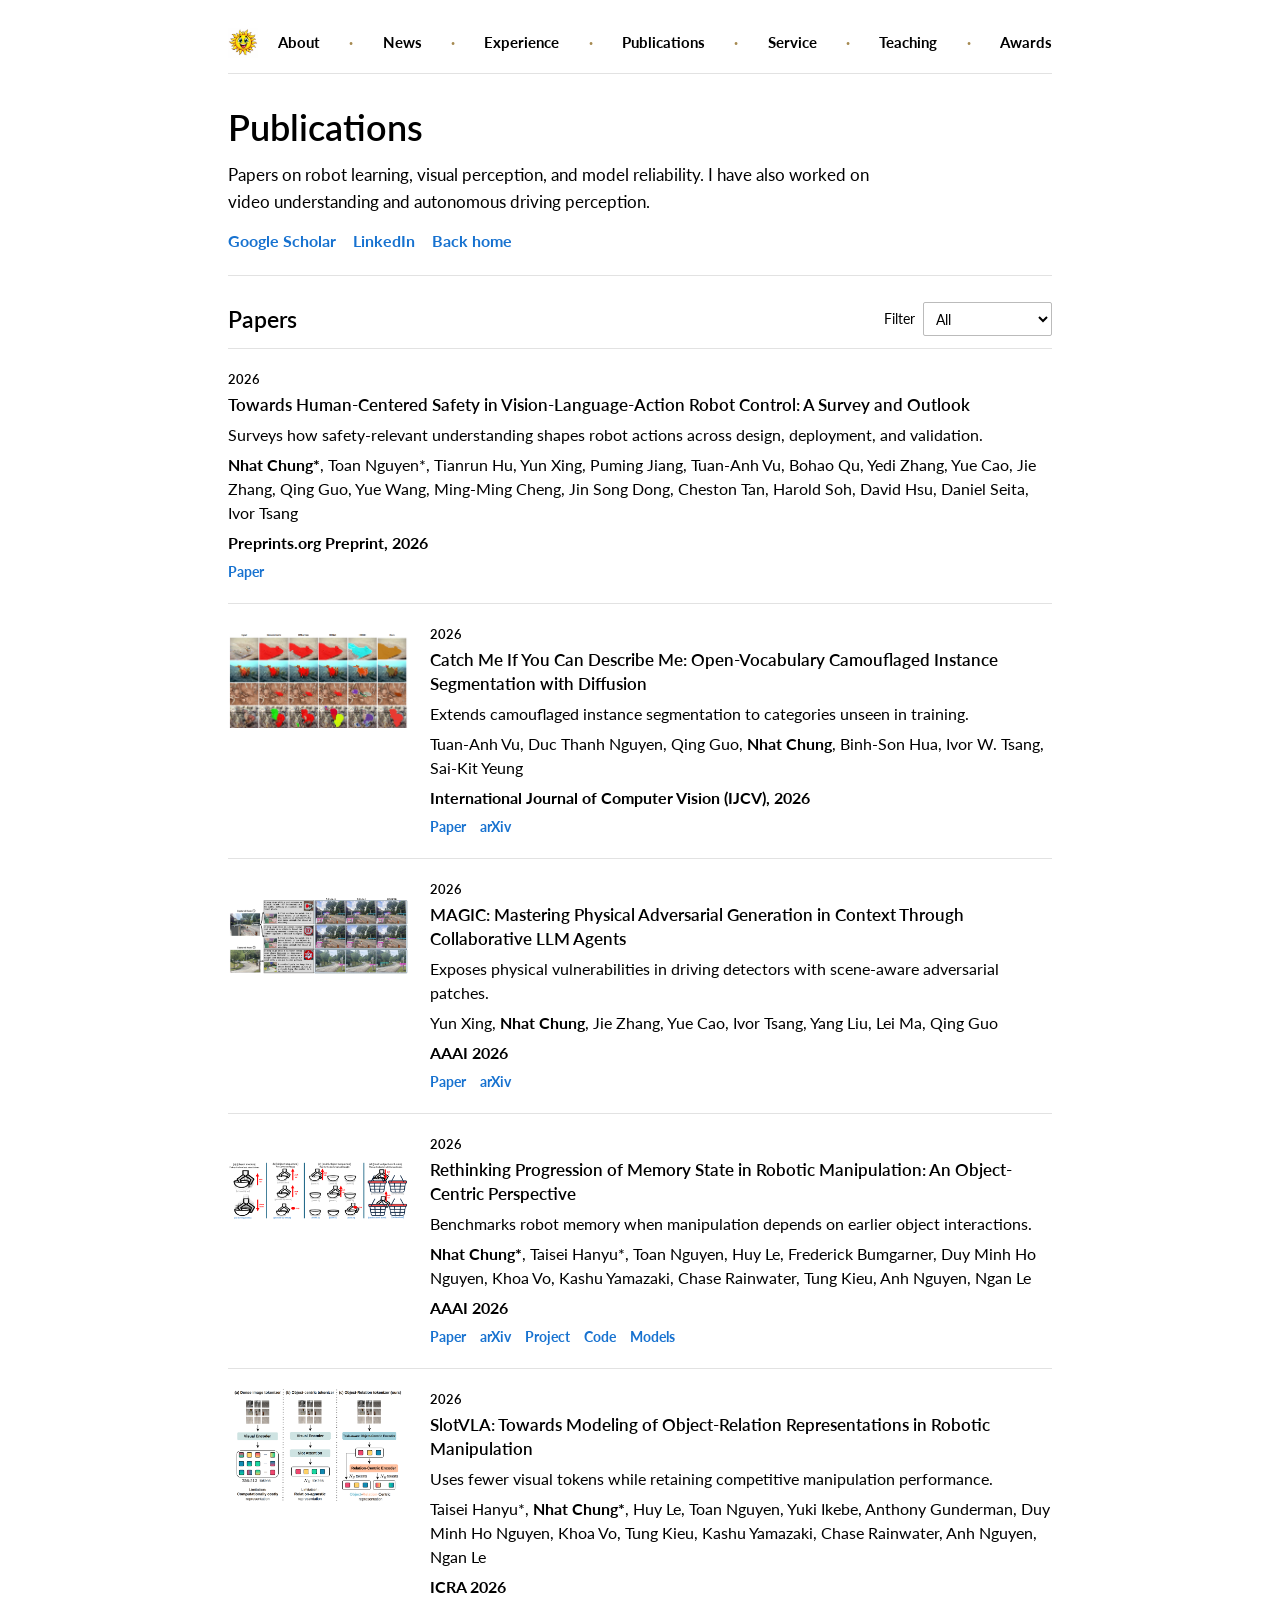
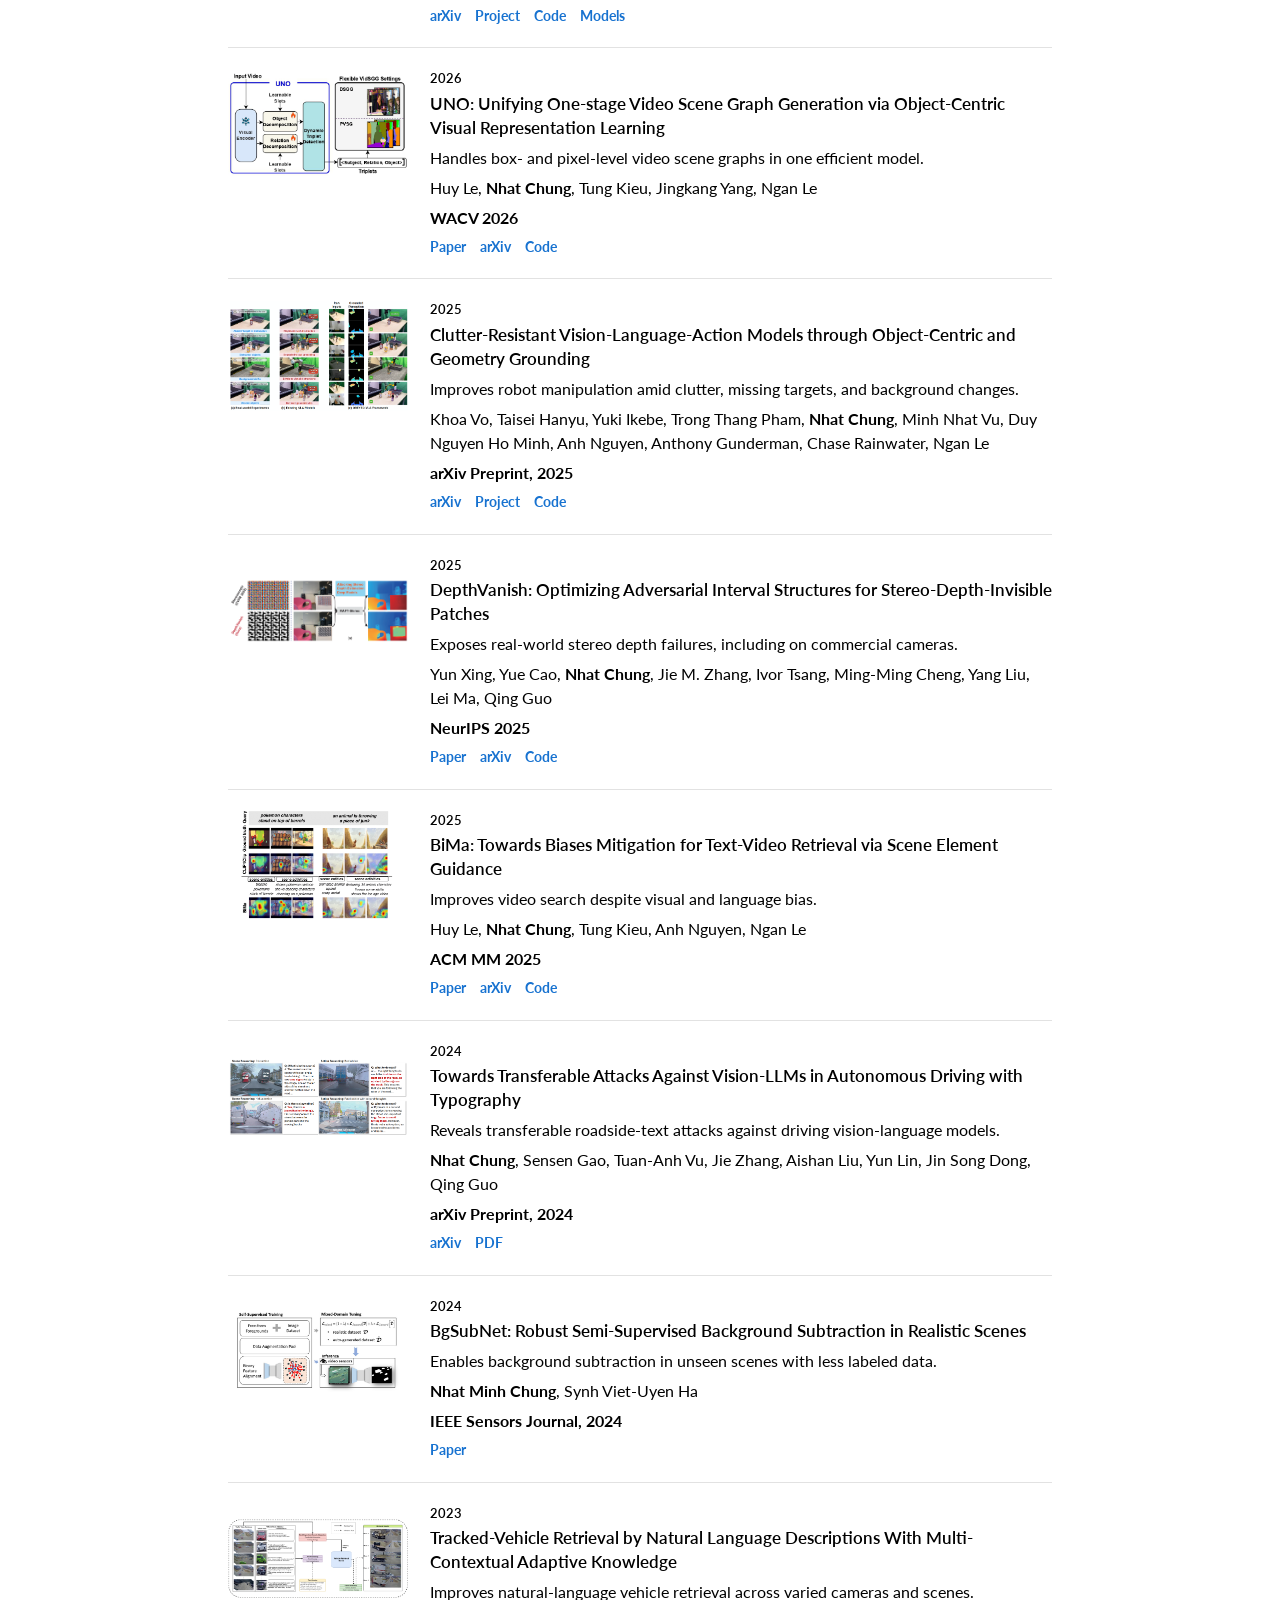
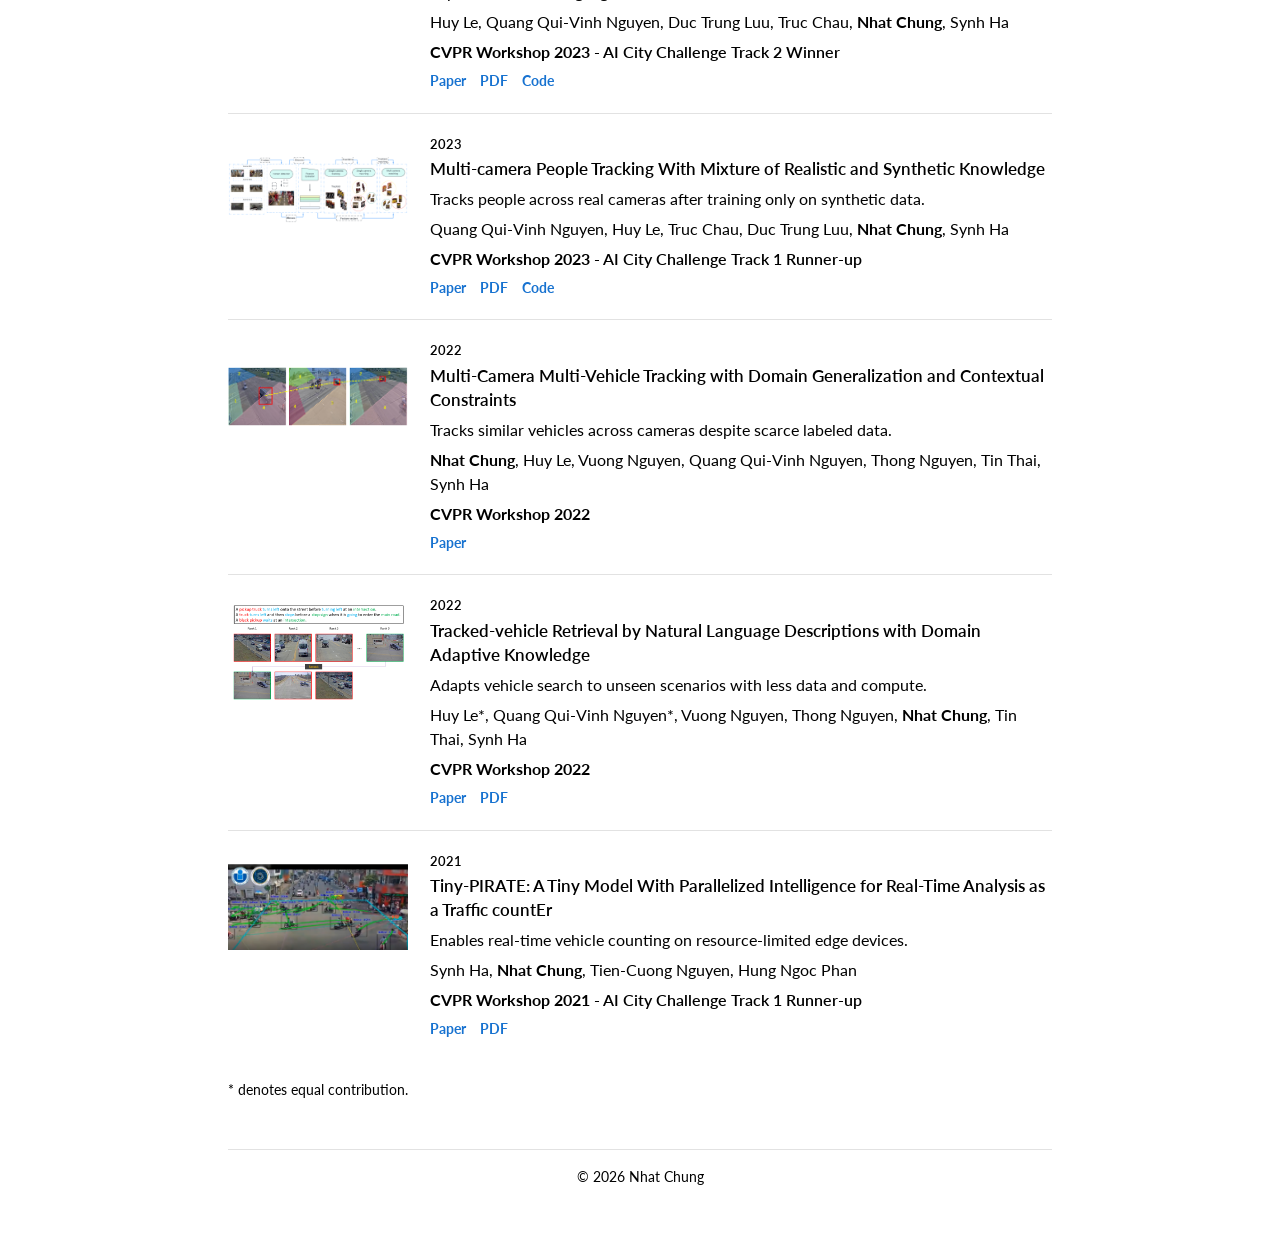
==== commit 91ab1406: "Add VLA safety survey publication and announcement" ====
--- a/publication.html
+++ b/publication.html
@@ -93,6 +93,19 @@
         </div>
 
         <ol class="paper-list rich-paper-list">
+          <li class="paper-card" id="vla-safety-survey" data-type="preprint">
+            <div style="grid-column: 1 / -1;">
+              <div class="paper-year">2026</div>
+              <h3 class="paper-title">Towards Human-Centered Safety in Vision-Language-Action Robot Control: A Survey and Outlook</h3>
+              <p class="paper-tldr">Surveys how safety-relevant understanding shapes robot actions across design, deployment, and validation.</p>
+              <p class="paper-authors"><strong>Nhat Chung*</strong>, Toan Nguyen*, Tianrun Hu, Yun Xing, Puming Jiang, Tuan-Anh Vu, Bohao Qu, Yedi Zhang, Yue Cao, Jie Zhang, Qing Guo, Yue Wang, Ming-Ming Cheng, Jin Song Dong, Cheston Tan, Harold Soh, David Hsu, Daniel Seita, Ivor Tsang</p>
+              <p class="paper-meta"><strong>Preprints.org Preprint, 2026</strong></p>
+              <div class="paper-links">
+                <a href="https://www.preprints.org/manuscript/202610.2762">Paper</a>
+              </div>
+            </div>
+          </li>
+
           <li class="paper-card" id="camoudet" data-type="journal preprint">
             <img src="images/publications/camoudet_2026.png" alt="Camouflaged object feature visualizations" class="paper-thumb" loading="lazy" />
             <div>
